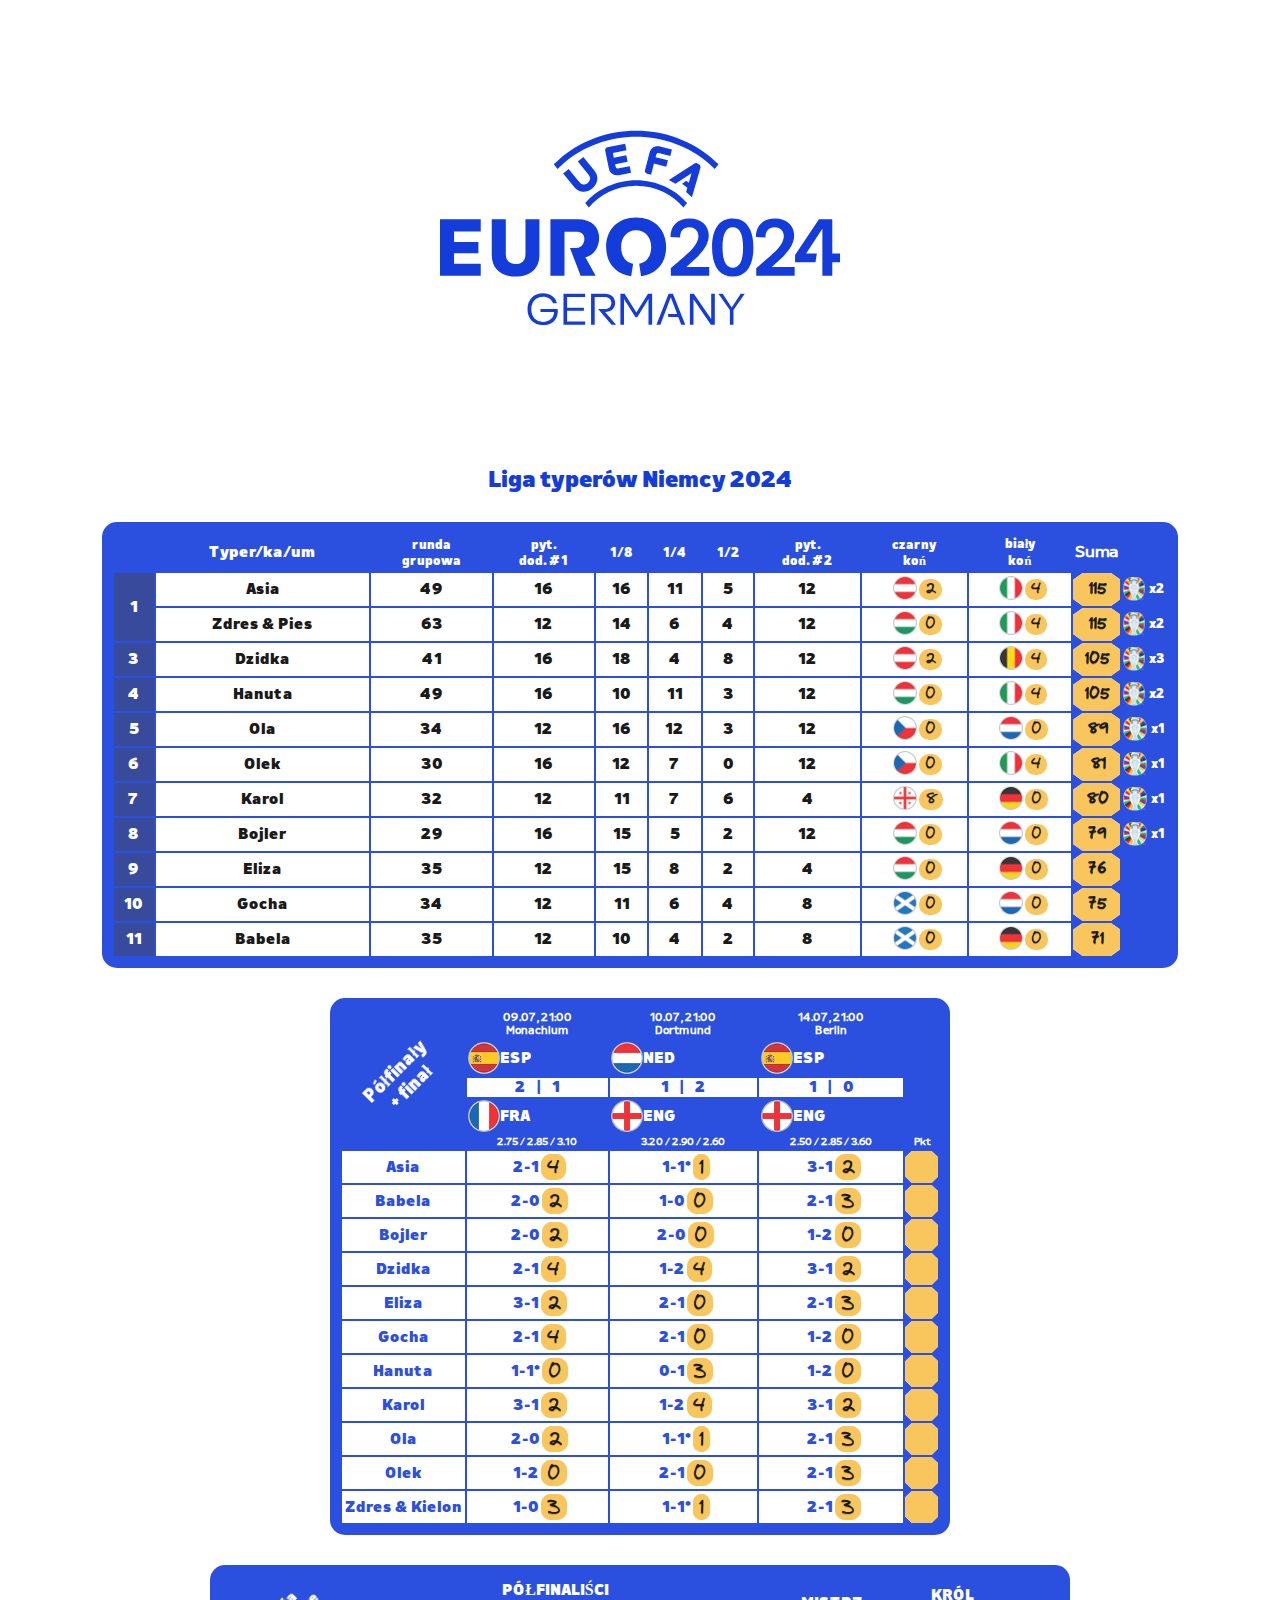
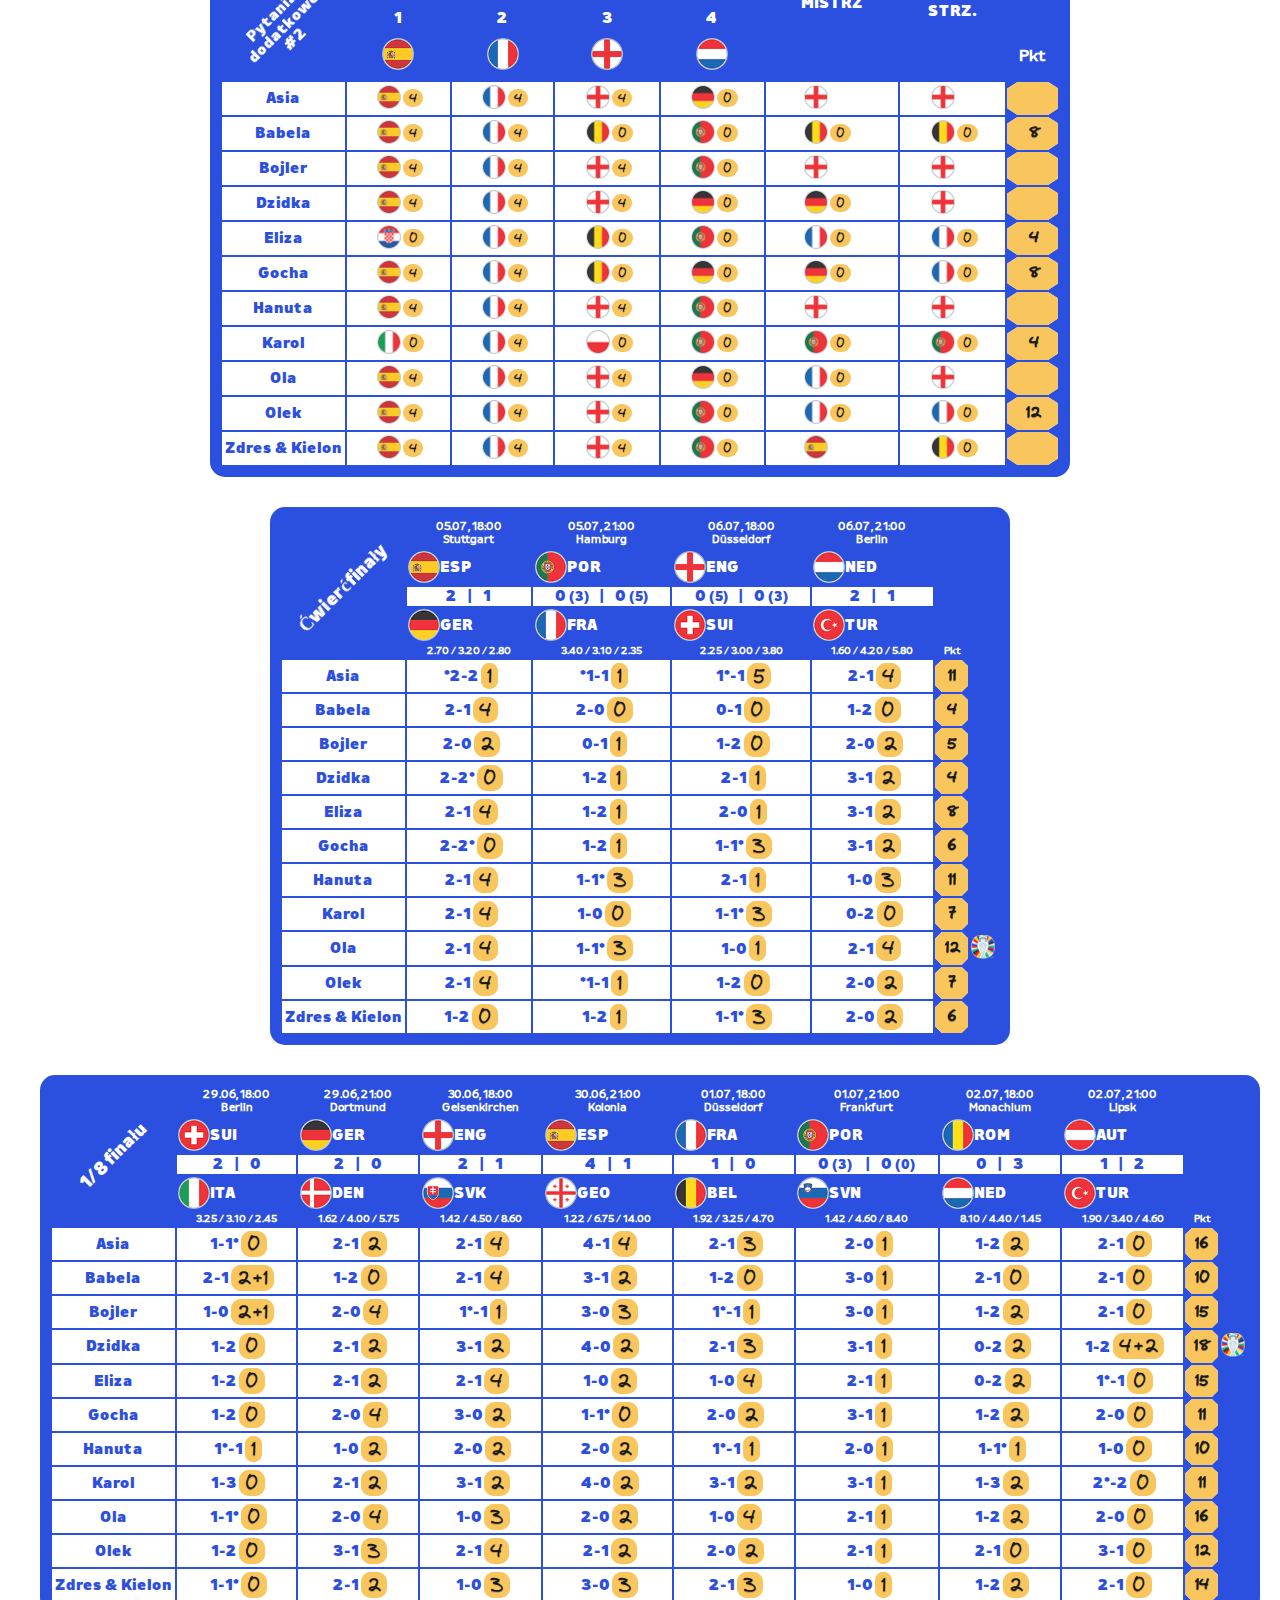
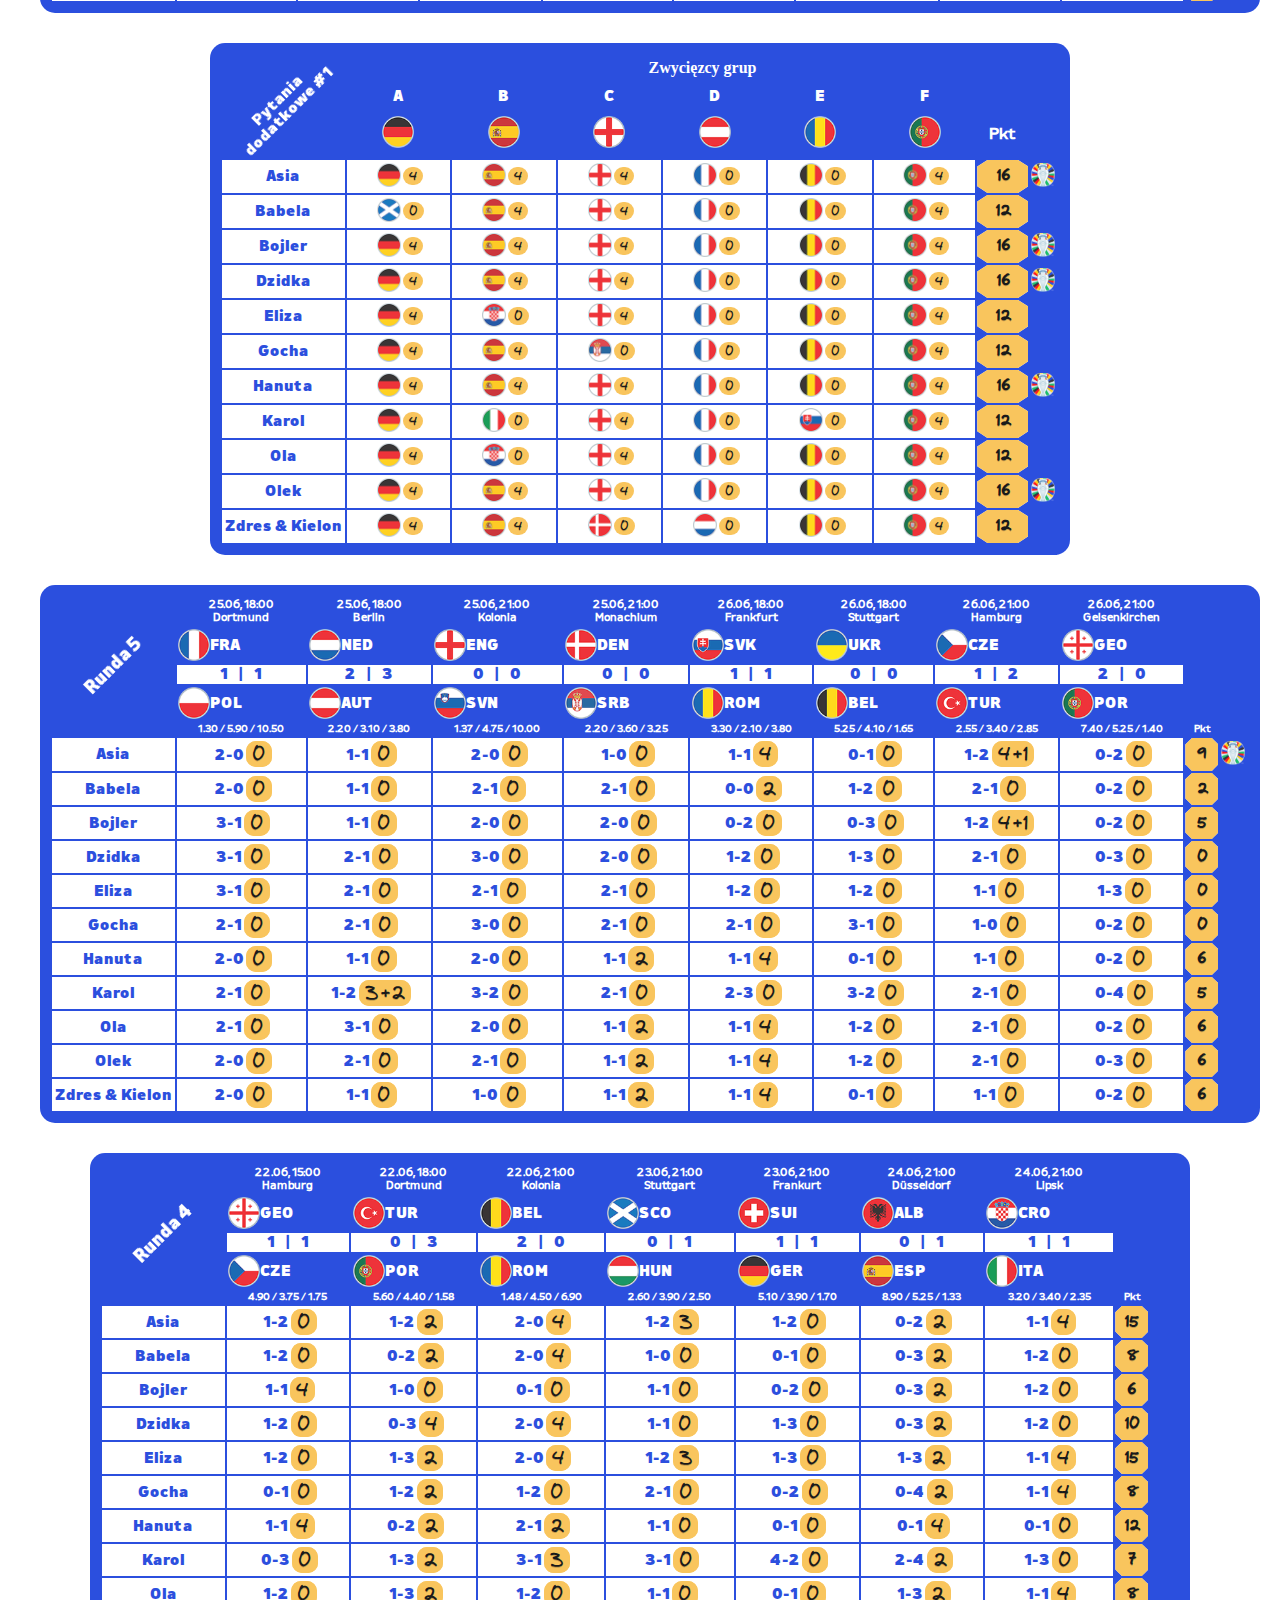
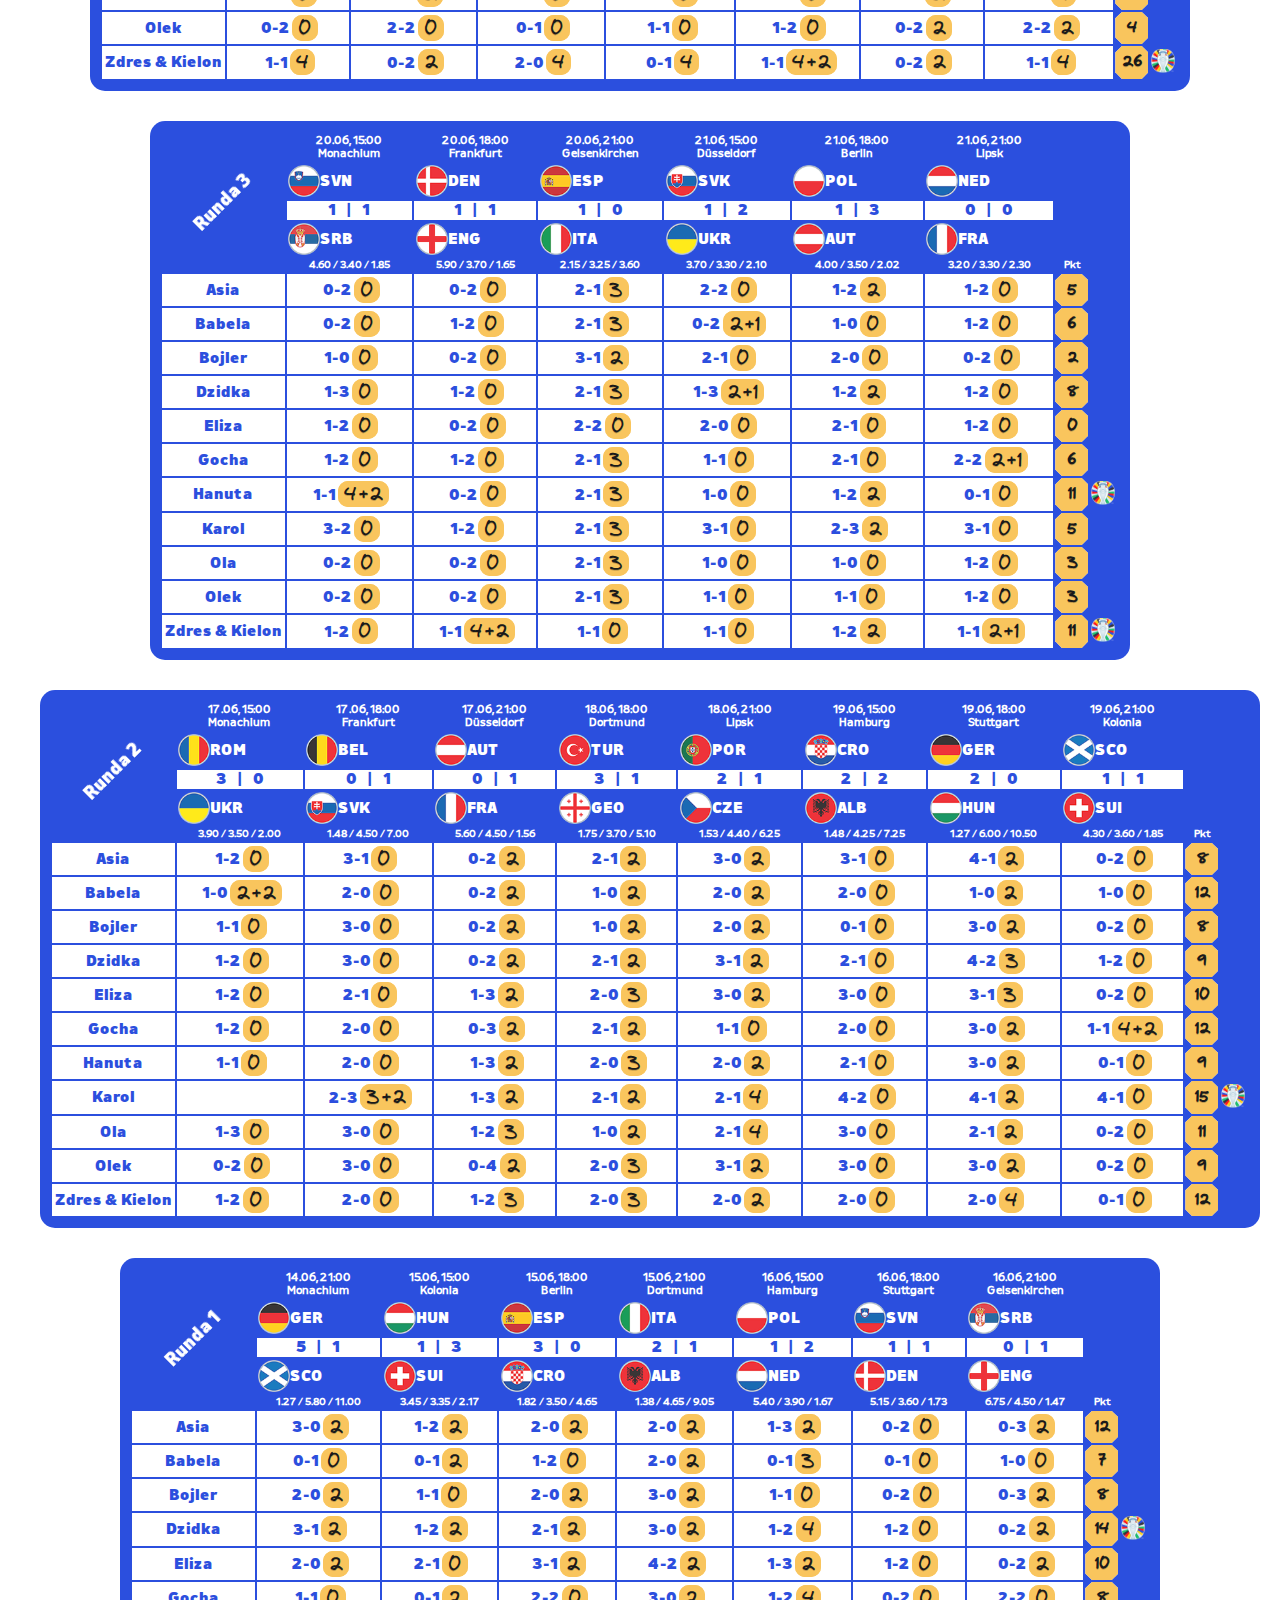
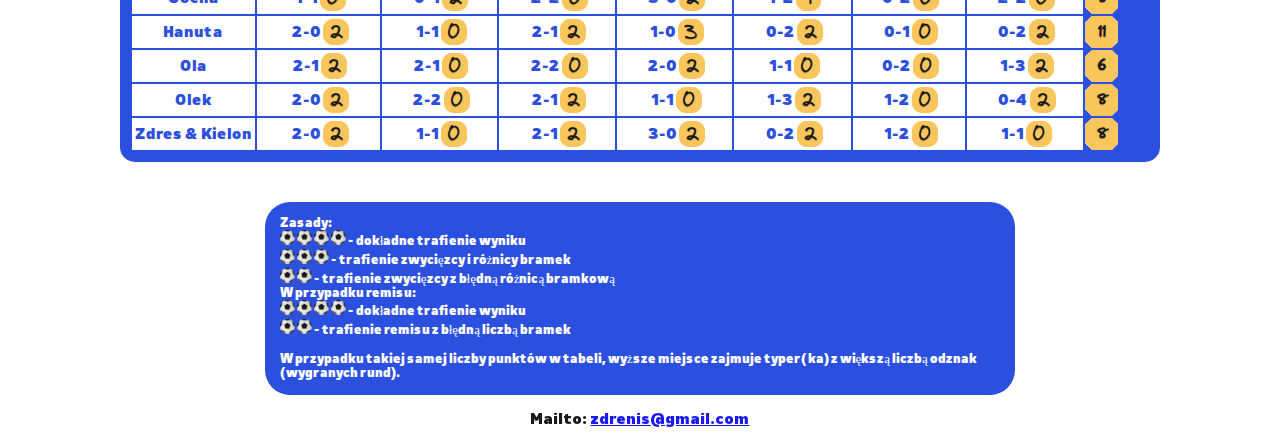
==== index.html @ 0362a8f7 "Update" ====
<!DOCTYPE html>
<meta charset="utf-8">
<meta http-equiv="Cache-Control" content="no-cache, no-store, must-revalidate">
<meta http-equiv="Pragma" content="no-cache">
<meta http-equiv="Expires" content="0">
<html>

<head>
    <title>Liga Typerów</title>
    <link href="css/germany2024.css?v=1.0.0" rel="stylesheet">
</head>

<body>
    <div style="text-align: center;"><img style="vertical-align: middle;" width="400" height="440" src="img/euro2024/UEFA_Euro_2024_logo.svg"></div>
    <h2 style="text-align: center; color: #143cdb;">Liga typerów Niemcy 2024</h2>
    <div class='main'>

        <div id="totals" class="standings">
            <table>
                <tr>
                    <th></th>
                    <th><span>Typer/ka/um</span></th>
                    <th><span style="font-size: small;">runda<br>grupowa</span></th>
                    <th><span style="font-size: small;">pyt.<br>dod. #1</th>
                    <th><span style="font-size: small;">1/8</span></th>
                    <th><span style="font-size: small;">1/4</span></th>
                    <th><span style="font-size: small;">1/2</span></th>
                    <th><span style="font-size: small;">pyt.<br>dod. #2</th>
                    <th><span style="font-size: small;">czarny<br>koń</span></th>
                    <th><span style="font-size: small;">biały<br>koń</span></th>
                    <th>Suma</th>
                </tr>
                <tr class="tipster_row">
                    <td rowspan="2">1</td>
                    <td>Asia</td>
                    <td>49</td>
                    <td>16</td>
                    <td>16</td>
                    <td>11</td>
                    <td>5</td>
                    <td>12</td>
                    <td>
                        <div id="extraTip" class="box"><span><img src="flags/euro2024/AUT.png" /></span><span>2</span>
                        </div>
                    </td>
                    <td>
                        <div id="extraTip" class="box"><span><img src="flags/euro2024/ITA.png" /></span><span>4</span>
                        </div>
                    </td>
                    <td class="points"><span>115</span></td>
                    <td style="background-color: #143cdb; color: white">
                        <div class="box"><img id="badge" src="img/euro2024_cup.png"><span style="font-size: small;">x2</span></div>
                    </td>
                </tr>
                <tr class="tipster_row">
                    <td style="background-color: white; color:black;">Zdres & Pies</td>
                    <td>63</td>
                    <td>12</td>
                    <td>14</td>
                    <td>6</td>
                    <td>4</td>
                    <td>12</td>
                    <td>
                        <div id="extraTip" class="box"><span><img src="flags/euro2024/HUN.png" /></span><span>0</span>
                        </div>
                    </td>
                    <td>
                        <div id="extraTip" class="box"><span><img src="flags/euro2024/ITA.png" /></span><span>4</span>
                        </div>
                    </td>
                    <td class="points"><span>115</span></td>
                    <td style="background-color: #143cdb; color: white">
                        <div class="box"><img id="badge" src="img/euro2024_cup.png"><span style="font-size: small;">x2</span></div>
                    </td>
                </tr>
                <tr class="tipster_row">
                    <td>3</td>
                    <td>Dzidka</td>
                    <td>41</td>
                    <td>16</td>
                    <td>18</td>
                    <td>4</td>
                    <td>8</td>
                    <td>12</td>
                    <td>
                        <div id="extraTip" class="box"><span><img src="flags/euro2024/AUT.png" /></span><span>2</span>
                        </div>
                    </td>
                    <td>
                        <div id="extraTip" class="box"><span><img src="flags/euro2024/BEL.png" /></span><span>4</span>
                        </div>
                    </td>
                    <td class="points"><span>105</span></td>
                    <td style="background-color: #143cdb; color: white">
                        <div class="box"><img id="badge" src="img/euro2024_cup.png"><span style="font-size: small;">x3</span></div>
                    </td>
                </tr>
                <tr class="tipster_row">
                    <td>4</td>
                    <td style="background-color: white; color:black;">Hanuta</td>
                    <td>49</td>
                    <td>16</td>
                    <td>10</td>
                    <td>11</td>
                    <td>3</td>
                    <td>12</td>
                    <td>
                        <div id="extraTip" class="box"><span><img src="flags/euro2024/HUN.png" /></span><span>0</span>
                        </div>
                    </td>
                    <td>
                        <div id="extraTip" class="box"><span><img src="flags/euro2024/ITA.png" /></span><span>4</span>
                        </div>
                    </td>
                    <td class="points"><span>105</span></td>
                    <td style="background-color: #143cdb; color: white">
                        <div class="box"><img id="badge" src="img/euro2024_cup.png"><span style="font-size: small;">x2</span></div>
                    </td>
                </tr>

                <tr class="tipster_row">
                    <td>5</td>
                    <td style="background-color: white; color:black;">Ola</td>
                    <td>34</td>
                    <td>12</td>
                    <td>16</td>
                    <td>12</td>
                    <td>3</td>
                    <td>12</td>
                    <td>
                        <div id="extraTip" class="box"><span><img src="flags/euro2024/CZE.png" /></span><span>0</span>
                        </div>
                    </td>
                    <td>
                        <div id="extraTip" class="box"><span><img src="flags/euro2024/NED.png" /></span><span>0</span>
                        </div>
                    </td>
                    <td class="points"><span>89</span></td>
                    <td style="background-color: #143cdb; color: white">
                        <div class="box"><img id="badge" src="img/euro2024_cup.png"><span style="font-size: small;">x1</span></div>
                    </td>
                </tr>
                <tr class="tipster_row">
                    <td>6</td>
                    <td style="background-color: white; color:black;">Olek</td>
                    <td>30</td>
                    <td>16</td>
                    <td>12</td>
                    <td>7</td>
                    <td>0</td>
                    <td>12</td>
                    <td>
                        <div id="extraTip" class="box"><span><img src="flags/euro2024/CZE.png" /></span><span>0</span>
                        </div>
                    </td>
                    <td>
                        <div id="extraTip" class="box"><span><img src="flags/euro2024/ITA.png" /></span><span>4</span>
                        </div>
                    </td>
                    <td class="points"><span>81</span></td>
                    <td style="background-color: #143cdb; color: white">
                        <div class="box"><img id="badge" src="img/euro2024_cup.png"><span style="font-size: small;">x1</span></div>
                    </td>
                </tr>
                <tr class="tipster_row">
                    <td>7</td>
                    <td style="background-color: white; color:black;">Karol</td>
                    <td>32</td>
                    <td>12</td>
                    <td>11</td>
                    <td>7</td>
                    <td>6</td>
                    <td>4</td>
                    <td>
                        <div id="extraTip" class="box"><span><img src="flags/euro2024/GEO.png" /></span><span>8</span>
                        </div>
                    </td>
                    <td>
                        <div id="extraTip" class="box"><span><img src="flags/euro2024/GER.png" /></span><span>0</span>
                        </div>
                    </td>
                    <td class="points"><span>80</span></td>
                    <td style="background-color: #143cdb; color: white">
                        <div class="box"><img id="badge" src="img/euro2024_cup.png"><span style="font-size: small;">x1</span></div>
                    </td>
                </tr>
                <tr class="tipster_row">
                    <td>8</td>
                    <td>Bojler</td>
                    <td>29</td>
                    <td>16</td>
                    <td>15</td>
                    <td>5</td>
                    <td>2</td>
                    <td>12</td>
                    <td>
                        <div id="extraTip" class="box"><span><img src="flags/euro2024/HUN.png" /></span><span>0</span>
                        </div>
                    </td>
                    <td>
                        <div id="extraTip" class="box"><span><img src="flags/euro2024/NED.png" /></span><span>0</span>
                        </div>
                    </td>
                    <td class="points"><span>79</span></td>
                    <td style="background-color: #143cdb; color: white">
                        <div class="box"><img id="badge" src="img/euro2024_cup.png"><span style="font-size: small;">x1</span></div>
                    </td>
                </tr>


                <tr class="tipster_row">
                    <td>9</td>
                    <td style="background-color: white; color:black;">Eliza</td>
                    <td>35</td>
                    <td>12</td>
                    <td>15</td>
                    <td>8</td>
                    <td>2</td>
                    <td>4</td>
                    <td>
                        <div id="extraTip" class="box"><span><img src="flags/euro2024/HUN.png" /></span><span>0</span>
                        </div>
                    </td>
                    <td>
                        <div id="extraTip" class="box"><span><img src="flags/euro2024/GER.png" /></span><span>0</span>
                        </div>
                    </td>
                    <td class="points"><span>76</span></td>
                </tr>
                <tr class="tipster_row">
                    <td>10</td>
                    <td style="background-color: white; color:black;">Gocha</td>
                    <td>34</td>
                    <td>12</td>
                    <td>11</td>
                    <td>6</td>
                    <td>4</td>
                    <td>8</td>
                    <td>
                        <div id="extraTip" class="box"><span><img src="flags/euro2024/SCO.png" /></span><span>0</span>
                        </div>
                    </td>
                    <td>
                        <div id="extraTip" class="box"><span><img src="flags/euro2024/NED.png" /></span><span>0</span>
                        </div>
                    </td>
                    <td class="points"><span>75</span></td>
                </tr>
                <tr class="tipster_row">
                    <td>11</td>
                    <td style="background-color: white; color:black;">Babela</td>
                    <td>35</td>
                    <td>12</td>
                    <td>10</td>
                    <td>4</td>
                    <td>2</td>
                    <td>8</td>
                    <td>
                        <div id="extraTip" class="box"><span><img src="flags/euro2024/SCO.png" /></span><span>0</span>
                        </div>
                    </td>
                    <td>
                        <div id="extraTip" class="box"><span><img src="flags/euro2024/GER.png" /></span><span>0</span>
                        </div>
                    </td>
                    <td class="points"><span>71</span></td>
                </tr>

            </table>
        </div>

        <div id="standingsFinals" class="standings">
            <table>
                <thead>
                    <tr style="font-size: small;">
                        <th rowspan="5" width="120" height="100">
                            <div class="vertical-text">
                                <h3>Półfinały<br>+ finał</h3>
                            </div>
                        </th>
                        <th><small>09.07, 21:00<br>Monachium</small></th>
                        <th><small>10.07, 21:00<br>Dortmund</small></th>
                        <th><small>14.07, 21:00<br>Berlin</small></th>
                    </tr>
                    <tr>
                        <th>
                            <div class="box"><img src="flags/euro2024/ESP.png" /><span>ESP</span></div>
                        </th>
                        <th>
                            <div class="box"><img src="flags/euro2024/NED.png" /><span>NED</span></div>
                        </th>
                        <th>
                            <div class="box"><img src="flags/euro2024/ESP.png" /><span>ESP</span></div>
                        </th>
                    </tr>
                    <tr style="background-color: white;">
                        <th><span>2</span><span style="margin-left: 10px; margin-right: 10px;">|</span><span>1</span></th>
                        <th><span>1</span><span style="margin-left: 10px; margin-right: 10px;">|</span><span>2</span></th>
                        <th><span class="blink_me">1</span><span style="margin-left: 10px; margin-right: 10px;">|</span><span class="blink_me">0</span></th>
                    </tr>
                    <tr>
                        <th>
                            <div class="box"><img src="flags/euro2024/FRA.png" /><span>FRA</span></div>
                        </th>
                        <th>
                            <div class="box"><img src="flags/euro2024/ENG.png" /><span>ENG</span></div>
                        </th>
                        <th>
                            <div class="box"><img src="flags/euro2024/ENG.png" /><span>ENG</span></div>
                        </th>
                    </tr>
                    <tr class="bookie" style="font-family: UEFAEuro; font-size: x-small;">
                        <th> 2.75 / 2.85 / 3.10 </th>
                        <th> 3.20 / 2.90 / 2.60 </th>
                        <th> 2.50 / 2.85 / 3.60 </th>
                        <th rowspan="5" style="width: 3em">Pkt</th>
                    </tr>
                </thead>
                <tbody>
                    <tr class="tipster_row">
                        <td>Asia</td>
                        <td><span>2-1</span><span>4</span></td>
                        <td><span>1-1*</span><span>1</span></td>
                        <td><span>3-1</span><span>2</span></td>
                        <td class="points"><span></span></td>
                    </tr>
                    <tr class="tipster_row">
                        <td>Babela</td>
                        <td><span>2-0</span><span>2</span></td>
                        <td><span>1-0</span><span>0</span></td>
                        <td><span>2-1</span><span>3</span></td>
                        <td class="points"><span></span></td>
                    </tr>
                    <tr class="tipster_row">
                        <td>Bojler</td>
                        <td><span>2-0</span><span>2</span></td>
                        <td><span>2-0</span><span>0</span></td>
                        <td><span>1-2</span><span>0</span></td>
                        <td class="points"><span></span></td>
                    </tr>
                    <tr class="tipster_row">
                        <td>Dzidka</td>
                        <td><span>2-1</span><span>4</span></td>
                        <td><span>1-2</span><span>4</span></td>
                        <td><span>3-1</span><span>2</span></td>
                        <td class="points"><span></span></td>
                    </tr>
                    <tr class="tipster_row">
                        <td>Eliza</td>
                        <td><span>3-1</span><span>2</span></td>
                        <td><span>2-1</span><span>0</span></td>
                        <td><span>2-1</span><span>3</span></td>
                        <td class="points"><span></span></td>
                    </tr>
                    <tr class="tipster_row">
                        <td>Gocha</td>
                        <td><span>2-1</span><span>4</span></td>
                        <td><span>2-1</span><span>0</span></td>
                        <td><span>1-2</span><span>0</span></td>
                        <td class="points"><span></span></td>
                    </tr>
                    <tr class="tipster_row">
                        <td>Hanuta</td>
                        <td><span>1-1*</span><span>0</span></td>
                        <td><span>0-1</span><span>3</span></td>
                        <td><span>1-2</span><span>0</span></td>
                        <td class="points"><span></span></td>
                    </tr>
                    <tr class="tipster_row">
                        <td>Karol</td>
                        <td><span>3-1</span><span>2</span></td>
                        <td><span>1-2</span><span>4</span></td>
                        <td><span>3-1</span><span>2</span></td>
                        <td class="points"><span></span></td>
                    </tr>
                    <tr class="tipster_row">
                        <td>Ola</td>
                        <td><span>2-0</span><span>2</span></td>
                        <td><span>1-1*</span><span>1</span></td>
                        <td><span>2-1</span><span>3</span></td>
                        <td class="points"><span></span></td>
                    </tr>
                    <tr class="tipster_row">
                        <td>Olek</td>
                        <td><span>1-2</span><span>0</span></td>
                        <td><span>2-1</span><span>0</span></td>
                        <td><span>2-1</span><span>3</span></td>
                        <td class="points"><span></span></td>
                    </tr>
                    <tr class="tipster_row">
                        <td>Zdres & Kielon</td>
                        <td><span>1-0</span><span>3</span></td>
                        <td><span>1-1*</span><span>1</span></td>
                        <td><span>2-1</span><span>3</span></td>
                        <td class="points"><span></span></td>
                    </tr>
                </tbody>
            </table>
        </div>

        <div id='standingsExtra2' class="standings">
            <table>
                <thead>
                    <tr>
                        <th rowspan="3" width="120" height="100">
                            <div class="vertical-text"><span>Pytania dodatkowe #2</span></div>
                        </th>
                        <th colspan="4" style="font-family: UEFAEuro-HeavyNarrow;">PÓŁFINALIŚCI</th>
                        <th rowspan="2" style="font-family: UEFAEuro-HeavyNarrow;">
                            MISTRZ</th>
                        <th rowspan="2" style="font-family: UEFAEuro-HeavyNarrow;">
                            KRÓL<br />STRZ.</th>
                    </tr>
                    <tr>
                        <th><span>1</span></th>
                        <th><span>2</span></th>
                        <th><span>3</span></th>
                        <th><span>4</span></th>
                    </tr>
                    <tr>
                        <th><img src="flags/euro2024/ESP.png" /></th>
                        <th><img src="flags/euro2024/FRA.png" /></th>
                        <th><img src="flags/euro2024/ENG.png" /></th>
                        <th><img src="flags/euro2024/NED.png" /></th>
                        <th></th>
                        <th></th>
                        <th rowspan="2" style="width: 3em">Pkt</th>
                    </tr>
                </thead>
                <tr class="tipster_row">
                    <td>Asia</td>
                    <td>
                        <div id="extraTip" class="box"><span><img src="flags/euro2024/ESP.png" /></span><span>4</span></div>
                    </td>
                    <td>
                        <div id="extraTip" class="box"><span><img src="flags/euro2024/FRA.png" /></span><span>4</span></div>
                    </td>
                    <td>
                        <div id="extraTip" class="box"><span><img src="flags/euro2024/ENG.png" /></span><span>4</span></div>
                    </td>
                    <td>
                        <div id="extraTip" class="box"><span><img src="flags/euro2024/GER.png" /></span><span>0</span></div>
                    </td>
                    <td>
                        <div id="extraTip" class="box"><span><img src="flags/euro2024/ENG.png" /></span></div>
                    </td>
                    <td>
                        <div id="extraTip" class="box"><span><img src="flags/euro2024/ENG.png" /></span></div>
                    </td>
                    <td class="points"><span></span></td>
                </tr>
                <tr class="tipster_row">
                    <td>Babela</td>
                    <td>
                        <div id="extraTip" class="box"><span><img src="flags/euro2024/ESP.png" /></span><span>4</span></div>
                    </td>
                    <td>
                        <div id="extraTip" class="box"><span><img src="flags/euro2024/FRA.png" /></span><span>4</span></div>
                    </td>
                    <td>
                        <div id="extraTip" class="box"><span><img src="flags/euro2024/BEL.png" /></span><span>0</span></div>
                    </td>
                    <td>
                        <div id="extraTip" class="box"><span><img src="flags/euro2024/POR.png" /></span><span>0</span></div>
                    </td>
                    <td>
                        <div id="extraTip" class="box"><span><img src="flags/euro2024/BEL.png" /></span><span>0</span></div>
                    </td>
                    <td>
                        <div id="extraTip" class="box"><span><img src="flags/euro2024/BEL.png" /></span><span>0</span></div>
                    </td>
                    <td class="points"><span>8</span></td>
                </tr>
                <tr class="tipster_row">
                    <td>Bojler</td>
                    <td>
                        <div id="extraTip" class="box"><span><img src="flags/euro2024/ESP.png" /></span><span>4</span></div>
                    </td>
                    <td>
                        <div id="extraTip" class="box"><span><img src="flags/euro2024/FRA.png" /></span><span>4</span></div>
                    </td>
                    <td>
                        <div id="extraTip" class="box"><span><img src="flags/euro2024/ENG.png" /></span><span>4</span></div>
                    </td>
                    <td>
                        <div id="extraTip" class="box"><span><img src="flags/euro2024/POR.png" /></span><span>0</span></div>
                    </td>
                    <td>
                        <div id="extraTip" class="box"><span><img src="flags/euro2024/ENG.png" /></span></div>
                    </td>
                    <td>
                        <div id="extraTip" class="box"><span><img src="flags/euro2024/ENG.png" /></span></div>
                    </td>
                    <td class="points"><span></span></td>
                </tr>
                <tr class="tipster_row">
                    <td>Dzidka</td>
                    <td>
                        <div id="extraTip" class="box"><span><img src="flags/euro2024/ESP.png" /></span><span>4</span></div>
                    </td>
                    <td>
                        <div id="extraTip" class="box"><span><img src="flags/euro2024/FRA.png" /></span><span>4</span></div>
                    </td>
                    <td>
                        <div id="extraTip" class="box"><span><img src="flags/euro2024/ENG.png" /></span><span>4</span></div>
                    </td>
                    <td>
                        <div id="extraTip" class="box"><span><img src="flags/euro2024/GER.png" /></span><span>0</span></div>
                    </td>
                    <td>
                        <div id="extraTip" class="box"><span><img src="flags/euro2024/GER.png" /></span><span>0</span></div>
                    </td>
                    <td>
                        <div id="extraTip" class="box"><span><img src="flags/euro2024/ENG.png" /></span></div>
                    </td>
                    <td class="points"><span></span></td>
                </tr>
                <tr class="tipster_row">
                    <td>Eliza</td>
                    <td>
                        <div id="extraTip" class="box"><span><img src="flags/euro2024/CRO.png" /></span><span>0</span></div>
                    </td>
                    <td>
                        <div id="extraTip" class="box"><span><img src="flags/euro2024/FRA.png" /></span><span>4</span></div>
                    </td>
                    <td>
                        <div id="extraTip" class="box"><span><img src="flags/euro2024/BEL.png" /></span><span>0</span></div>
                    </td>
                    <td>
                        <div id="extraTip" class="box"><span><img src="flags/euro2024/POR.png" /></span><span>0</span></div>
                    </td>
                    <td>
                        <div id="extraTip" class="box"><span><img src="flags/euro2024/FRA.png" /></span><span>0</span></div>
                    </td>
                    <td>
                        <div id="extraTip" class="box"><span><img src="flags/euro2024/FRA.png" /></span><span>0</span></div>
                    </td>
                    <td class="points"><span>4</span></td>
                </tr>
                <tr class="tipster_row">
                    <td>Gocha</td>
                    <td>
                        <div id="extraTip" class="box"><span><img src="flags/euro2024/ESP.png" /></span><span>4</span></div>
                    </td>
                    <td>
                        <div id="extraTip" class="box"><span><img src="flags/euro2024/FRA.png" /></span><span>4</span></div>
                    </td>
                    <td>
                        <div id="extraTip" class="box"><span><img src="flags/euro2024/BEL.png" /></span><span>0</span></div>
                    </td>
                    <td>
                        <div id="extraTip" class="box"><span><img src="flags/euro2024/GER.png" /></span><span>0</span></div>
                    </td>
                    <td>
                        <div id="extraTip" class="box"><span><img src="flags/euro2024/GER.png" /></span><span>0</span></div>
                    </td>
                    <td>
                        <div id="extraTip" class="box"><span><img src="flags/euro2024/FRA.png" /></span><span>0</span></div>
                    </td>
                    <td class="points"><span>8</span></td>
                </tr>
                <tr class="tipster_row">
                    <td>Hanuta</td>
                    <td>
                        <div id="extraTip" class="box"><span><img src="flags/euro2024/ESP.png" /></span><span>4</span></div>
                    </td>
                    <td>
                        <div id="extraTip" class="box"><span><img src="flags/euro2024/FRA.png" /></span><span>4</span></div>
                    </td>
                    <td>
                        <div id="extraTip" class="box"><span><img src="flags/euro2024/ENG.png" /></span><span>4</span></div>
                    </td>
                    <td>
                        <div id="extraTip" class="box"><span><img src="flags/euro2024/POR.png" /></span><span>0</span></div>
                    </td>
                    <td>
                        <div id="extraTip" class="box"><span><img src="flags/euro2024/ENG.png" /></span></div>
                    </td>
                    <td>
                        <div id="extraTip" class="box"><span><img src="flags/euro2024/ENG.png" /></span></div>
                    </td>
                    <td class="points"><span></span></td>
                </tr>
                <tr class="tipster_row">
                    <td>Karol</td>
                    <td>
                        <div id="extraTip" class="box"><span><img src="flags/euro2024/ITA.png" /></span><span>0</span></div>
                    </td>
                    <td>
                        <div id="extraTip" class="box"><span><img src="flags/euro2024/FRA.png" /></span><span>4</span></div>
                    </td>
                    <td>
                        <div id="extraTip" class="box"><span><img src="flags/euro2024/POL.png" /></span><span>0</span></div>
                    </td>
                    <td>
                        <div id="extraTip" class="box"><span><img src="flags/euro2024/POR.png" /></span><span>0</span></div>
                    </td>
                    <td>
                        <div id="extraTip" class="box"><span><img src="flags/euro2024/POR.png" /></span><span>0</span></div>
                    </td>
                    <td>
                        <div id="extraTip" class="box"><span><img src="flags/euro2024/POR.png" /></span><span>0</span></div>
                    </td>
                    <td class="points"><span>4</span></td>
                </tr>
                <tr class="tipster_row">
                    <td>Ola</td>
                    <td>
                        <div id="extraTip" class="box"><span><img src="flags/euro2024/ESP.png" /></span><span>4</span></div>
                    </td>
                    <td>
                        <div id="extraTip" class="box"><span><img src="flags/euro2024/FRA.png" /></span><span>4</span></div>
                    </td>
                    <td>
                        <div id="extraTip" class="box"><span><img src="flags/euro2024/ENG.png" /></span><span>4</span></div>
                    </td>
                    <td>
                        <div id="extraTip" class="box"><span><img src="flags/euro2024/GER.png" /></span><span>0</span></div>
                    </td>
                    <td>
                        <div id="extraTip" class="box"><span><img src="flags/euro2024/FRA.png" /></span><span>0</span></div>
                    </td>
                    <td>
                        <div id="extraTip" class="box"><span><img src="flags/euro2024/ENG.png" /></span></div>
                    </td>
                    <td class="points"><span></span></td>
                </tr>
                <tr class="tipster_row">
                    <td>Olek</td>
                    <td>
                        <div id="extraTip" class="box"><span><img src="flags/euro2024/ESP.png" /></span><span>4</span></div>
                    </td>
                    <td>
                        <div id="extraTip" class="box"><span><img src="flags/euro2024/FRA.png" /></span><span>4</span></div>
                    </td>
                    <td>
                        <div id="extraTip" class="box"><span><img src="flags/euro2024/ENG.png" /></span><span>4</span></div>
                    </td>
                    <td>
                        <div id="extraTip" class="box"><span><img src="flags/euro2024/POR.png" /></span><span>0</span></div>
                    </td>
                    <td>
                        <div id="extraTip" class="box"><span><img src="flags/euro2024/FRA.png" /></span><span>0</span></div>
                    </td>
                    <td>
                        <div id="extraTip" class="box"><span><img src="flags/euro2024/FRA.png" /></span><span>0</span></div>
                    </td>
                    <td class="points"><span>12</span></td>
                </tr>
                <tr class="tipster_row">
                    <td>Zdres & Kielon</td>
                    <td>
                        <div id="extraTip" class="box"><span><img src="flags/euro2024/ESP.png" /></span><span>4</span></div>
                    </td>
                    <td>
                        <div id="extraTip" class="box"><span><img src="flags/euro2024/FRA.png" /></span><span>4</span></div>
                    </td>
                    <td>
                        <div id="extraTip" class="box"><span><img src="flags/euro2024/ENG.png" /></span><span>4</span></div>
                    </td>
                    <td>
                        <div id="extraTip" class="box"><span><img src="flags/euro2024/POR.png" /></span><span>0</span></div>
                    </td>
                    <td>
                        <div id="extraTip" class="box"><span><img src="flags/euro2024/ESP.png" /></span></div>
                    </td>
                    <td>
                        <div id="extraTip" class="box"><span><img src="flags/euro2024/BEL.png" /></span><span>0</span></div>
                    </td>
                    <td class="points"><span></span></td>
                </tr>
            </table>
        </div>

        <div id="standingsQuarterfinals" class="standings">
            <table>
                <thead>
                    <tr style="font-size: small;">
                        <th rowspan="5" width="120" height="100">
                            <div class="vertical-text">
                                <h3>Ćwierćfinały</h3>
                            </div>
                        </th>
                        <th><small>05.07, 18:00<br>Stuttgart</small></th>
                        <th><small>05.07, 21:00<br>Hamburg</small></th>
                        <th><small>06.07, 18:00<br>Düsseldorf</small></th>
                        <th><small>06.07, 21:00<br>Berlin</small></th>
                    </tr>
                    <tr>
                        <th>
                            <div class="box"><img src="flags/euro2024/ESP.png" /><span>ESP</span></div>
                        </th>
                        <th>
                            <div class="box"><img src="flags/euro2024/POR.png" /><span>POR</span></div>
                        </th>
                        <th>
                            <div class="box"><img src="flags/euro2024/ENG.png" /><span>ENG</span></div>
                        </th>
                        <th>
                            <div class="box"><img src="flags/euro2024/NED.png" /><span>NED</span></div>
                        </th>
                    </tr>
                    <tr style="background-color: white;">
                        <th><span>2</span><span style="margin-left: 10px; margin-right: 10px;">|</span><span>1</span></th>
                        <th><span>0 </span><span style="font-size: small;">(3)</span><span style="margin-left: 10px; margin-right: 10px;">|</span><span>0 </span><span style="font-size: small;">(5)</span></th>
                        <th><span>0 </span><span style="font-size: small;">(5)</span><span style="margin-left: 10px; margin-right: 10px;">|</span><span>0 </span><span style="font-size: small;">(3)</span></th>
                        <th><span>2</span><span style="margin-left: 10px; margin-right: 10px;">|</span><span>1</span></th>
                    </tr>
                    <tr>
                        <th>
                            <div class="box"><img src="flags/euro2024/GER.png" /><span>GER</span></div>
                        </th>
                        <th>
                            <div class="box"><img src="flags/euro2024/FRA.png" /><span>FRA</span></div>
                        </th>
                        <th>
                            <div class="box"><img src="flags/euro2024/SUI.png" /><span>SUI</span></div>
                        </th>
                        <th>
                            <div class="box"><img src="flags/euro2024/TUR.png" /><span>TUR</span></div>
                        </th>
                    </tr>
                    <tr class="bookie" style="font-family: UEFAEuro; font-size: x-small;">
                        <th> 2.70 / 3.20 / 2.80 </th>
                        <th> 3.40 / 3.10 / 2.35 </th>
                        <th> 2.25 / 3.00 / 3.80 </th>
                        <th> 1.60 / 4.20 / 5.80 </th>
                        <th rowspan="5" style="width: 3em">Pkt</th>
                    </tr>
                </thead>
                <tbody>
                    <tr class="tipster_row">
                        <td>Asia</td>
                        <td><span>*2-2</span><span>1</span></td>
                        <td><span>*1-1</span><span>1</span></td>
                        <td><span>1*-1</span><span>5</span></td>
                        <td><span>2-1</span><span>4</span></td>
                        <td class="points"><span>11</span></td>
                    </tr>
                    <tr class="tipster_row">
                        <td>Babela</td>
                        <td><span>2-1</span><span>4</span></td>
                        <td><span>2-0</span><span>0</span></td>
                        <td><span>0-1</span><span>0</span></td>
                        <td><span>1-2</span><span>0</span></td>
                        <td class="points"><span>4</span></td>
                    </tr>
                    <tr class="tipster_row">
                        <td>Bojler</td>
                        <td><span>2-0</span><span>2</span></td>
                        <td><span>0-1</span><span>1</span></td>
                        <td><span>1-2</span><span>0</span></td>
                        <td><span>2-0</span><span>2</span></td>
                        <td class="points"><span>5</span></td>
                    </tr>
                    <tr class="tipster_row">
                        <td>Dzidka</td>
                        <td><span>2-2*</span><span>0</span></td>
                        <td><span>1-2</span><span>1</span></td>
                        <td><span>2-1</span><span>1</span></td>
                        <td><span>3-1</span><span>2</span></td>
                        <td class="points"><span>4</span></td>
                    </tr>
                    <tr class="tipster_row">
                        <td>Eliza</td>
                        <td><span>2-1</span><span>4</span></td>
                        <td><span>1-2</span><span>1</span></td>
                        <td><span>2-0</span><span>1</span></td>
                        <td><span>3-1</span><span>2</span></td>
                        <td class="points"><span>8</span></td>
                    </tr>
                    <tr class="tipster_row">
                        <td>Gocha</td>
                        <td><span>2-2*</span><span>0</span></td>
                        <td><span>1-2</span><span>1</span></td>
                        <td><span>1-1*</span><span>3</span></td>
                        <td><span>3-1</span><span>2</span></td>
                        <td class="points"><span>6</span></td>
                    </tr>
                    <tr class="tipster_row">
                        <td>Hanuta</td>
                        <td><span>2-1</span><span>4</span></td>
                        <td><span>1-1*</span><span>3</span></td>
                        <td><span>2-1</span><span>1</span></td>
                        <td><span>1-0</span><span>3</span></td>
                        <td class="points"><span>11</span></td>
                    </tr>
                    <tr class="tipster_row">
                        <td>Karol</td>
                        <td><span>2-1</span><span>4</span></td>
                        <td><span>1-0</span><span>0</span></td>
                        <td><span>1-1*</span><span>3</span></td>
                        <td><span>0-2</span><span>0</span></td>
                        <td class="points"><span>7</span></td>
                    </tr>
                    <tr class="tipster_row">
                        <td>Ola</td>
                        <td><span>2-1</span><span>4</span></td>
                        <td><span>1-1*</span><span>3</span></td>
                        <td><span>1-0</span><span>1</span></td>
                        <td><span>2-1</span><span>4</span></td>
                        <td class="points"><span>12</span></td>
                        <td style="background-color: #143cdb; width: 15px;">
                            <img id="badge" src="img/euro2024_cup.png">
                        </td>
                    </tr>
                    <tr class="tipster_row">
                        <td>Olek</td>
                        <td><span>2-1</span><span>4</span></td>
                        <td><span>*1-1</span><span>1</span></td>
                        <td><span>1-2</span><span>0</span></td>
                        <td><span>2-0</span><span>2</span></td>
                        <td class="points"><span>7</span></td>
                    </tr>
                    <tr class="tipster_row">
                        <td>Zdres & Kielon</td>
                        <td><span>1-2</span><span>0</span></td>
                        <td><span>1-2</span><span>1</span></td>
                        <td><span>1-1*</span><span>3</span></td>
                        <td><span>2-0</span><span>2</span></td>
                        <td class="points"><span>6</span></td>
                    </tr>
                </tbody>
            </table>
        </div>

        <div id="standings1of16" class="standings">
            <table>
                <thead>
                    <tr style="font-size: small;">
                        <th rowspan="5" width="120" height="100">
                            <div class="vertical-text">
                                <h3>1/8 finału</h3>
                            </div>
                        </th>
                        <th><small>29.06, 18:00<br>Berlin</small></th>
                        <th><small>29.06, 21:00<br>Dortmund</small></th>
                        <th><small>30.06, 18:00<br>Gelsenkirchen</small></th>
                        <th><small>30.06, 21:00<br>Kolonia</small></th>
                        <th><small>01.07, 18:00<br>Düsseldorf</small></th>
                        <th><small>01.07, 21:00<br>Frankfurt</small></th>
                        <th><small>02.07, 18:00<br>Monachium</small></th>
                        <th><small>02.07, 21:00<br>Lipsk</small></th>
                    </tr>
                    <tr>
                        <th>
                            <div class="box"><img src="flags/euro2024/SUI.png" /><span>SUI</span></div>
                        </th>
                        <th>
                            <div class="box"><img src="flags/euro2024/GER.png" /><span>GER</span></div>
                        </th>
                        <th>
                            <div class="box"><img src="flags/euro2024/ENG.png" /><span>ENG</span></div>
                        </th>
                        <th>
                            <div class="box"><img src="flags/euro2024/ESP.png" /><span>ESP</span></div>
                        </th>
                        <th>
                            <div class="box"><img src="flags/euro2024/FRA.png" /><span>FRA</span></div>
                        </th>
                        <th>
                            <div class="box"><img src="flags/euro2024/POR.png" /><span>POR</span></div>
                        </th>
                        <th>
                            <div class="box"><img src="flags/euro2024/ROM.png" /><span>ROM</span></div>
                        </th>
                        <th>
                            <div class="box"><img src="flags/euro2024/AUT.png" /><span>AUT</span></div>
                        </th>
                    </tr>
                    <tr style="background-color: white;">
                        <th><span>2</span><span style="margin-left: 10px; margin-right: 10px;">|</span><span>0</span></th>
                        <th><span>2</span><span style="margin-left: 10px; margin-right: 10px;">|</span><span>0</span></th>
                        <th><span>2</span><span style="margin-left: 10px; margin-right: 10px;">|</span><span>1</span></th>
                        <th><span>4</span><span style="margin-left: 10px; margin-right: 10px;">|</span><span>1</span></th>
                        <th><span>1</span><span style="margin-left: 10px; margin-right: 10px;">|</span><span>0</span></th>
                        <th><span>0 </span><span style="font-size: small;">(3)</span> <span style="margin-left: 10px; margin-right: 10px;">|</span><span>0 </span><span style="font-size: small;">(0)</span></th>
                        <th><span>0</span><span style="margin-left: 10px; margin-right: 10px;">|</span><span>3</span></th>
                        <th><span>1</span><span style="margin-left: 10px; margin-right: 10px;">|</span><span>2</span></th>
                    </tr>
                    <tr>
                        <th>
                            <div class="box"><img src="flags/euro2024/ITA.png" /><span>ITA</span></div>
                        </th>
                        <th>
                            <div class="box"><img src="flags/euro2024/DEN.png" /><span>DEN</span></div>
                        </th>
                        <th>
                            <div class="box"><img src="flags/euro2024/SVK.png" /><span>SVK</span></div>
                        </th>
                        <th>
                            <div class="box"><img src="flags/euro2024/GEO.png" /><span>GEO</span></div>
                        </th>
                        <th>
                            <div class="box"><img src="flags/euro2024/BEL.png" /><span>BEL</span></div>
                        </th>
                        <th>
                            <div class="box"><img src="flags/euro2024/SVN.png" /><span>SVN</span></div>
                        </th>
                        <th>
                            <div class="box"><img src="flags/euro2024/NED.png" /><span>NED</span></div>
                        </th>
                        <th>
                            <div class="box"><img src="flags/euro2024/TUR.png" /><span>TUR</span></div>
                        </th>
                    </tr>
                    <tr class="bookie" style="font-family: UEFAEuro; font-size: x-small;">
                        <th> 3.25 / 3.10 / 2.45 </th>
                        <th> 1.62 / 4.00 / 5.75 </th>
                        <th> 1.42 / 4.50 / 8.60 </th>
                        <th> 1.22 / 6.75 / 14.00 </th>
                        <th> 1.92 / 3.25 / 4.70 </th>
                        <th> 1.42 / 4.60 / 8.40 </th>
                        <th> 8.10 / 4.40 / 1.45 </th>
                        <th> 1.90 / 3.40 / 4.60 </th>
                        <th rowspan="5" style="width: 3em">Pkt</th>
                    </tr>
                </thead>
                <tbody>
                    <tr class="tipster_row">
                        <td>Asia</td>
                        <td><span>1-1*</span><span>0</span></td>
                        <td><span>2-1</span><span>2</span></td>
                        <td><span>2-1</span><span>4</span></td>
                        <td><span>4-1</span><span>4</span></td>
                        <td><span>2-1</span><span>3</span></td>
                        <td><span>2-0</span><span>1</span></td>
                        <td><span>1-2</span><span>2</span></td>
                        <td><span>2-1</span><span>0</span></td>
                        <td class="points"><span>16</span></td>
                    </tr>
                    <tr class="tipster_row">
                        <td>Babela</td>
                        <td><span>2-1</span><span>2+1</span></td>
                        <td><span>1-2</span><span>0</span></td>
                        <td><span>2-1</span><span>4</span></td>
                        <td><span>3-1</span><span>2</span></td>
                        <td><span>1-2</span><span>0</span></td>
                        <td><span>3-0</span><span>1</span></td>
                        <td><span>2-1</span><span>0</span></td>
                        <td><span>2-1</span><span>0</span></td>
                        <td class="points"><span>10</span></td>
                    </tr>
                    <tr class="tipster_row">
                        <td>Bojler</td>
                        <td><span>1-0</span><span>2+1</span></td>
                        <td><span>2-0</span><span>4</span></td>
                        <td><span>1*-1</span><span>1</span></td>
                        <td><span>3-0</span><span>3</span></td>
                        <td><span>1*-1</span><span>1</span></td>
                        <td><span>3-0</span><span>1</span></td>
                        <td><span>1-2</span><span>2</span></td>
                        <td><span>2-1</span><span>0</span></td>
                        <td class="points"><span>15</span></td>
                    </tr>
                    <tr class="tipster_row">
                        <td>Dzidka</td>
                        <td><span>1-2</span><span>0</span></td>
                        <td><span>2-1</span><span>2</span></td>
                        <td><span>3-1</span><span>2</span></td>
                        <td><span>4-0</span><span>2</span></td>
                        <td><span>2-1</span><span>3</span></td>
                        <td><span>3-1</span><span>1</span></td>
                        <td><span>0-2</span><span>2</span></td>
                        <td><span>1-2</span><span>4+2</span></td>
                        <td class="points"><span>18</span></td>
                        <td style="background-color: #143cdb; width: 15px;">
                            <img id="badge" src="img/euro2024_cup.png">
                        </td>
                    </tr>
                    <tr class="tipster_row">
                        <td>Eliza</td>
                        <td><span>1-2</span><span>0</span></td>
                        <td><span>2-1</span><span>2</span></td>
                        <td><span>2-1</span><span>4</span></td>
                        <td><span>1-0</span><span>2</span></td>
                        <td><span>1-0</span><span>4</span></td>
                        <td><span>2-1</span><span>1</span></td>
                        <td><span>0-2</span><span>2</span></td>
                        <td><span>1*-1</span><span>0</span></td>
                        <td class="points"><span>15</span></td>
                    </tr>
                    <tr class="tipster_row">
                        <td>Gocha</td>
                        <td><span>1-2</span><span>0</span></td>
                        <td><span>2-0</span><span>4</span></td>
                        <td><span>3-0</span><span>2</span></td>
                        <td><span>1-1*</span><span>0</span></td>
                        <td><span>2-0</span><span>2</span></td>
                        <td><span>3-1</span><span>1</span></td>
                        <td><span>1-2</span><span>2</span></td>
                        <td><span>2-0</span><span>0</span></td>
                        <td class="points"><span>11</span></td>
                    </tr>
                    <tr class="tipster_row">
                        <td>Hanuta</td>
                        <td><span>1*-1</span><span>1</span></td>
                        <td><span>1-0</span><span>2</span></td>
                        <td><span>2-0</span><span>2</span></td>
                        <td><span>2-0</span><span>2</span></td>
                        <td><span>1*-1</span><span>1</span></td>
                        <td><span>2-0</span><span>1</span></td>
                        <td><span>1-1*</span><span>1</span></td>
                        <td><span>1-0</span><span>0</span></td>
                        <td class="points"><span>10</span></td>
                    </tr>
                    <tr class="tipster_row">
                        <td>Karol</td>
                        <td><span>1-3</span><span>0</span></td>
                        <td><span>2-1</span><span>2</span></td>
                        <td><span>3-1</span><span>2</span></td>
                        <td><span>4-0</span><span>2</span></td>
                        <td><span>3-1</span><span>2</span></td>
                        <td><span>3-1</span><span>1</span></td>
                        <td><span>1-3</span><span>2</span></td>
                        <td><span>2*-2</span><span>0</span></td>
                        <td class="points"><span>11</span></td>
                    </tr>
                    <tr class="tipster_row">
                        <td>Ola</td>
                        <td><span>1-1*</span><span>0</span></td>
                        <td><span>2-0</span><span>4</span></td>
                        <td><span>1-0</span><span>3</span></td>
                        <td><span>2-0</span><span>2</span></td>
                        <td><span>1-0</span><span>4</span></td>
                        <td><span>2-1</span><span>1</span></td>
                        <td><span>1-2</span><span>2</span></td>
                        <td><span>2-0</span><span>0</span></td>
                        <td class="points"><span>16</span></td>
                    </tr>
                    <tr class="tipster_row">
                        <td>Olek</td>
                        <td><span>1-2</span><span>0</span></td>
                        <td><span>3-1</span><span>3</span></td>
                        <td><span>2-1</span><span>4</span></td>
                        <td><span>2-1</span><span>2</span></td>
                        <td><span>2-0</span><span>2</span></td>
                        <td><span>2-1</span><span>1</span></td>
                        <td><span>2-1</span><span>0</span></td>
                        <td><span>3-1</span><span>0</span></td>
                        <td class="points"><span>12</span></td>
                    </tr>
                    <tr class="tipster_row">
                        <td>Zdres & Kielon</td>
                        <td><span>1-1*</span><span>0</span></td>
                        <td><span>2-1</span><span>2</span></td>
                        <td><span>1-0</span><span>3</span></td>
                        <td><span>3-0</span><span>3</span></td>
                        <td><span>2-1</span><span>3</span></td>
                        <td><span>1-0</span><span>1</span></td>
                        <td><span>1-2</span><span>2</span></td>
                        <td><span>2-1</span><span>0</span></td>
                        <td class="points"><span>14</span></td>
                    </tr>
                </tbody>
            </table>
        </div>


        <div id='standingsExtra1' class="standings">
            <table>
                <thead>
                    <tr>
                        <th rowspan="3" width="120" height="100">
                            <div class="vertical-text"><span>Pytania dodatkowe #1</span></div>
                        </th>
                        <th colspan="8" style="font-family: Qatar2022Heavy;">Zwycięzcy grup</th>
                    </tr>
                    <tr>
                        <th><span>A</span></th>
                        <th><span>B</span></th>
                        <th><span>C</span></th>
                        <th><span>D</span></th>
                        <th><span>E</span></th>
                        <th><span>F</span></th>
                    </tr>
                    <tr>
                        <th><img src="flags/euro2024/GER.png" /></th>
                        <th><img src="flags/euro2024/ESP.png" /></th>
                        <th><img src="flags/euro2024/ENG.png" /></th>
                        <th><img src="flags/euro2024/AUT.png" /></th>
                        <th><img src="flags/euro2024/ROM.png" /></th>
                        <th><img src="flags/euro2024/POR.png" /></th>
                        <th rowspan="2" style="width: 3em">Pkt</th>
                    </tr>
                </thead>
                <tr class="tipster_row">
                    <td>Asia</td>
                    <td>
                        <div id="extraTip" class="box"><span><img src="flags/euro2024/GER.png" /></span><span>4</span></div>
                    </td>
                    <td>
                        <div id="extraTip" class="box"><span><img src="flags/euro2024/ESP.png" /></span><span>4</span></div>
                    </td>
                    <td>
                        <div id="extraTip" class="box"><span><img src="flags/euro2024/ENG.png" /></span><span>4</span></div>
                    </td>
                    <td>
                        <div id="extraTip" class="box"><span><img src="flags/euro2024/FRA.png" /></span><span>0</span></div>
                    </td>
                    <td>
                        <div id="extraTip" class="box"><span><img src="flags/euro2024/BEL.png" /></span><span>0</span></div>
                    </td>
                    <td>
                        <div id="extraTip" class="box"><span><img src="flags/euro2024/POR.png" /></span><span>4</span></div>
                    </td>
                    <td class="points"><span>16</span></td>
                    <td style="background-color: #143cdb; width: 15px;">
                        <img id="badge" src="img/euro2024_cup.png">
                    </td>
                </tr>
                <tr class="tipster_row">
                    <td>Babela</td>
                    <td>
                        <div id="extraTip" class="box"><span><img src="flags/euro2024/SCO.png" /></span><span>0</span></div>
                    </td>
                    <td>
                        <div id="extraTip" class="box"><span><img src="flags/euro2024/ESP.png" /></span><span>4</span></div>
                    </td>
                    <td>
                        <div id="extraTip" class="box"><span><img src="flags/euro2024/ENG.png" /></span><span>4</span></div>
                    </td>
                    <td>
                        <div id="extraTip" class="box"><span><img src="flags/euro2024/FRA.png" /></span><span>0</span></div>
                    </td>
                    <td>
                        <div id="extraTip" class="box"><span><img src="flags/euro2024/BEL.png" /></span><span>0</span></div>
                    </td>
                    <td>
                        <div id="extraTip" class="box"><span><img src="flags/euro2024/POR.png" /></span><span>4</span></div>
                    </td>
                    <td class="points"><span>12</span></td>
                </tr>
                <tr class="tipster_row">
                    <td>Bojler</td>
                    <td>
                        <div id="extraTip" class="box"><span><img src="flags/euro2024/GER.png" /></span><span>4</span></div>
                    </td>
                    <td>
                        <div id="extraTip" class="box"><span><img src="flags/euro2024/ESP.png" /></span><span>4</span></div>
                    </td>
                    <td>
                        <div id="extraTip" class="box"><span><img src="flags/euro2024/ENG.png" /></span><span>4</span></div>
                    </td>
                    <td>
                        <div id="extraTip" class="box"><span><img src="flags/euro2024/FRA.png" /></span><span>0</span></div>
                    </td>
                    <td>
                        <div id="extraTip" class="box"><span><img src="flags/euro2024/BEL.png" /></span><span>0</span></div>
                    </td>
                    <td>
                        <div id="extraTip" class="box"><span><img src="flags/euro2024/POR.png" /></span><span>4</span></div>
                    </td>
                    <td class="points"><span>16</span></td>
                    <td style="background-color: #143cdb; width: 15px;">
                        <img id="badge" src="img/euro2024_cup.png">
                    </td>
                </tr>

                <tr class="tipster_row">
                    <td>Dzidka</td>
                    <td>
                        <div id="extraTip" class="box"><span><img src="flags/euro2024/GER.png" /></span><span>4</span></div>
                    </td>
                    <td>
                        <div id="extraTip" class="box"><span><img src="flags/euro2024/ESP.png" /></span><span>4</span></div>
                    </td>
                    <td>
                        <div id="extraTip" class="box"><span><img src="flags/euro2024/ENG.png" /></span><span>4</span></div>
                    </td>
                    <td>
                        <div id="extraTip" class="box"><span><img src="flags/euro2024/FRA.png" /></span><span>0</span></div>
                    </td>
                    <td>
                        <div id="extraTip" class="box"><span><img src="flags/euro2024/BEL.png" /></span><span>0</span></div>
                    </td>
                    <td>
                        <div id="extraTip" class="box"><span><img src="flags/euro2024/POR.png" /></span><span>4</span></div>
                    </td>
                    <td class="points"><span>16</span></td>
                    <td style="background-color: #143cdb; width: 15px;">
                        <img id="badge" src="img/euro2024_cup.png">
                    </td>
                </tr>

                <tr class="tipster_row">
                    <td>Eliza</td>
                    <td>
                        <div id="extraTip" class="box"><span><img src="flags/euro2024/GER.png" /></span><span>4</span></div>
                    </td>
                    <td>
                        <div id="extraTip" class="box"><span><img src="flags/euro2024/CRO.png" /></span><span>0</span></div>
                    </td>
                    <td>
                        <div id="extraTip" class="box"><span><img src="flags/euro2024/ENG.png" /></span><span>4</span></div>
                    </td>
                    <td>
                        <div id="extraTip" class="box"><span><img src="flags/euro2024/FRA.png" /></span><span>0</span></div>
                    </td>
                    <td>
                        <div id="extraTip" class="box"><span><img src="flags/euro2024/BEL.png" /></span><span>0</span></div>
                    </td>
                    <td>
                        <div id="extraTip" class="box"><span><img src="flags/euro2024/POR.png" /></span><span>4</span></div>
                    </td>
                    <td class="points"><span>12</span></td>
                </tr>
                <tr class="tipster_row">
                    <td>Gocha</td>
                    <td>
                        <div id="extraTip" class="box"><span><img src="flags/euro2024/GER.png" /></span><span>4</span></div>
                    </td>
                    <td>
                        <div id="extraTip" class="box"><span><img src="flags/euro2024/ESP.png" /></span><span>4</span></div>
                    </td>
                    <td>
                        <div id="extraTip" class="box"><span><img src="flags/euro2024/SRB.png" /></span><span>0</span></div>
                    </td>
                    <td>
                        <div id="extraTip" class="box"><span><img src="flags/euro2024/FRA.png" /></span><span>0</span></div>
                    </td>
                    <td>
                        <div id="extraTip" class="box"><span><img src="flags/euro2024/BEL.png" /></span><span>0</span></div>
                    </td>
                    <td>
                        <div id="extraTip" class="box"><span><img src="flags/euro2024/POR.png" /></span><span>4</span></div>
                    </td>
                    <td class="points"><span>12</span></td>
                </tr>
                <tr class="tipster_row">
                    <td>Hanuta</td>
                    <td>
                        <div id="extraTip" class="box"><span><img src="flags/euro2024/GER.png" /></span><span>4</span></div>
                    </td>
                    <td>
                        <div id="extraTip" class="box"><span><img src="flags/euro2024/ESP.png" /></span><span>4</span></div>
                    </td>
                    <td>
                        <div id="extraTip" class="box"><span><img src="flags/euro2024/ENG.png" /></span><span>4</span></div>
                    </td>
                    <td>
                        <div id="extraTip" class="box"><span><img src="flags/euro2024/FRA.png" /></span><span>0</span></div>
                    </td>
                    <td>
                        <div id="extraTip" class="box"><span><img src="flags/euro2024/BEL.png" /></span><span>0</span></div>
                    </td>
                    <td>
                        <div id="extraTip" class="box"><span><img src="flags/euro2024/POR.png" /></span><span>4</span></div>
                    </td>
                    <td class="points"><span>16</span></td>
                    <td style="background-color: #143cdb; width: 15px;">
                        <img id="badge" src="img/euro2024_cup.png">
                    </td>
                </tr>

                <tr class="tipster_row">
                    <td>Karol</td>
                    <td>
                        <div id="extraTip" class="box"><span><img src="flags/euro2024/GER.png" /></span><span>4</span></div>
                    </td>
                    <td>
                        <div id="extraTip" class="box"><span><img src="flags/euro2024/ITA.png" /></span><span>0</span></div>
                    </td>
                    <td>
                        <div id="extraTip" class="box"><span><img src="flags/euro2024/ENG.png" /></span><span>4</span></div>
                    </td>
                    <td>
                        <div id="extraTip" class="box"><span><img src="flags/euro2024/FRA.png" /></span><span>0</span></div>
                    </td>
                    <td>
                        <div id="extraTip" class="box"><span><img src="flags/euro2024/SVK.png" /></span><span>0</span></div>
                    </td>
                    <td>
                        <div id="extraTip" class="box"><span><img src="flags/euro2024/POR.png" /></span><span>4</span></div>
                    </td>
                    <td class="points"><span>12</span></td>
                </tr>
                <tr class="tipster_row">
                    <td>Ola</td>
                    <td>
                        <div id="extraTip" class="box"><span><img src="flags/euro2024/GER.png" /></span><span>4</span></div>
                    </td>
                    <td>
                        <div id="extraTip" class="box"><span><img src="flags/euro2024/CRO.png" /></span><span>0</span></div>
                    </td>
                    <td>
                        <div id="extraTip" class="box"><span><img src="flags/euro2024/ENG.png" /></span><span>4</span></div>
                    </td>
                    <td>
                        <div id="extraTip" class="box"><span><img src="flags/euro2024/FRA.png" /></span><span>0</span></div>
                    </td>
                    <td>
                        <div id="extraTip" class="box"><span><img src="flags/euro2024/BEL.png" /></span><span>0</span></div>
                    </td>
                    <td>
                        <div id="extraTip" class="box"><span><img src="flags/euro2024/POR.png" /></span><span>4</span></div>
                    </td>
                    <td class="points"><span>12</span></td>
                </tr>
                <tr class="tipster_row">
                    <td>Olek</td>
                    <td>
                        <div id="extraTip" class="box"><span><img src="flags/euro2024/GER.png" /></span><span>4</span></div>
                    </td>
                    <td>
                        <div id="extraTip" class="box"><span><img src="flags/euro2024/ESP.png" /></span><span>4</span></div>
                    </td>
                    <td>
                        <div id="extraTip" class="box"><span><img src="flags/euro2024/ENG.png" /></span><span>4</span></div>
                    </td>
                    <td>
                        <div id="extraTip" class="box"><span><img src="flags/euro2024/FRA.png" /></span><span>0</span></div>
                    </td>
                    <td>
                        <div id="extraTip" class="box"><span><img src="flags/euro2024/BEL.png" /></span><span>0</span></div>
                    </td>
                    <td>
                        <div id="extraTip" class="box"><span><img src="flags/euro2024/POR.png" /></span><span>4</span></div>
                    </td>
                    <td class="points"><span>16</span></td>
                    <td style="background-color: #143cdb; width: 15px;">
                        <img id="badge" src="img/euro2024_cup.png">
                    </td>
                </tr>
                <tr class="tipster_row">
                    <td>Zdres & Kielon</td>
                    <td>
                        <div id="extraTip" class="box"><span><img src="flags/euro2024/GER.png" /></span><span>4</span></div>
                    </td>
                    <td>
                        <div id="extraTip" class="box"><span><img src="flags/euro2024/ESP.png" /></span><span>4</span></div>
                    </td>
                    <td>
                        <div id="extraTip" class="box"><span><img src="flags/euro2024/DEN.png" /></span><span>0</span></div>
                    </td>
                    <td>
                        <div id="extraTip" class="box"><span><img src="flags/euro2024/NED.png" /></span><span>0</span></div>
                    </td>
                    <td>
                        <div id="extraTip" class="box"><span><img src="flags/euro2024/BEL.png" /></span><span>0</span></div>
                    </td>
                    <td>
                        <div id="extraTip" class="box"><span><img src="flags/euro2024/POR.png" /></span><span>4</span></div>
                    </td>
                    <td class="points"><span>12</span></td>
                </tr>
            </table>
        </div>
       
        <div id="standings5" class="standings">
            <table>
                <thead>
                    <tr style="font-size: small;">
                        <th rowspan="5" width="120" height="100">
                            <div class="vertical-text">
                                <h3>Runda 5</h3>
                            </div>
                        </th>
                        <th><small>25.06, 18:00<br>Dortmund</small></th>
                        <th><small>25.06, 18:00<br>Berlin</small></th>
                        <th><small>25.06, 21:00<br>Kolonia</small></th>
                        <th><small>25.06, 21:00<br>Monachium</small></th>
                        <th><small>26.06, 18:00<br>Frankfurt</small></th>
                        <th><small>26.06, 18:00<br>Stuttgart</small></th>
                        <th><small>26.06, 21:00<br>Hamburg</small></th>
                        <th><small>26.06, 21:00<br>Gelsenkirchen</small></th>
                    </tr>
                    <tr>
                        <th>
                            <div class="box"><img src="flags/euro2024/FRA.png" /><span>FRA</span></div>
                        </th>
                        <th>
                            <div class="box"><img src="flags/euro2024/NED.png" /><span>NED</span></div>
                        </th>
                        <th>
                            <div class="box"><img src="flags/euro2024/ENG.png" /><span>ENG</span></div>
                        </th>
                        <th>
                            <div class="box"><img src="flags/euro2024/DEN.png" /><span>DEN</span></div>
                        </th>
                        <th>
                            <div class="box"><img src="flags/euro2024/SVK.png" /><span>SVK</span></div>
                        </th>
                        <th>
                            <div class="box"><img src="flags/euro2024/UKR.png" /><span>UKR</span></div>
                        </th>
                        <th>
                            <div class="box"><img src="flags/euro2024/CZE.png" /><span>CZE</span></div>
                        </th>
                        <th>
                            <div class="box"><img src="flags/euro2024/GEO.png" /><span>GEO</span></div>
                        </th>
                    </tr>
                    <tr style="background-color: white;">
                        <th><span>1</span><span style="margin-left: 10px; margin-right: 10px;">|</span><span>1</span></th>
                        <th><span>2</span><span style="margin-left: 10px; margin-right: 10px;">|</span><span>3</span></th>
                        <th><span>0</span><span style="margin-left: 10px; margin-right: 10px;">|</span><span>0</span></th>
                        <th><span>0</span><span style="margin-left: 10px; margin-right: 10px;">|</span><span>0</span></th>
                        <th><span>1</span><span style="margin-left: 10px; margin-right: 10px;">|</span><span>1</span></th>
                        <th><span>0</span><span style="margin-left: 10px; margin-right: 10px;">|</span><span>0</span></th>
                        <th><span>1</span><span style="margin-left: 10px; margin-right: 10px;">|</span><span>2</span></th>
                        <th><span>2</span><span style="margin-left: 10px; margin-right: 10px;">|</span><span>0</span></th>
                    </tr>
                    <tr>
                        <th>
                            <div class="box"><img src="flags/euro2024/POL.png" /><span>POL</span></div>
                        </th>
                        <th>
                            <div class="box"><img src="flags/euro2024/AUT.png" /><span>AUT</span></div>
                        </th>
                        <th>
                            <div class="box"><img src="flags/euro2024/SVN.png" /><span>SVN</span></div>
                        </th>
                        <th>
                            <div class="box"><img src="flags/euro2024/SRB.png" /><span>SRB</span></div>
                        </th>
                        <th>
                            <div class="box"><img src="flags/euro2024/ROM.png" /><span>ROM</span></div>
                        </th>
                        <th>
                            <div class="box"><img src="flags/euro2024/BEL.png" /><span>BEL</span></div>
                        </th>
                        <th>
                            <div class="box"><img src="flags/euro2024/TUR.png" /><span>TUR</span></div>
                        </th>
                        <th>
                            <div class="box"><img src="flags/euro2024/POR.png" /><span>POR</span></div>
                        </th>
                    </tr>
                    <tr class="bookie" style="font-family: UEFAEuro; font-size: x-small;">
                        <th> 1.30 / 5.90 / 10.50 </th>
                        <th> 2.20 / 3.10 / 3.80 </th>
                        <th> 1.37 / 4.75 / 10.00 </th>
                        <th> 2.20 / 3.60 / 3.25 </th>
                        <th> 3.30 / 2.10 / 3.80 </th>
                        <th> 5.25 / 4.10 / 1.65 </th>
                        <th> 2.55 / 3.40 / 2.85 </th>
                        <th> 7.40 / 5.25 / 1.40 </th>
                        <th rowspan="5" style="width: 3em">Pkt</th>
                    </tr>
                </thead>
                <tbody>
                    <tr class="tipster_row">
                        <td>Asia</td>
                        <td><span>2-0</span><span>0</span></td>
                        <td><span>1-1</span><span>0</span></td>
                        <td><span>2-0</span><span>0</span></td>
                        <td><span>1-0</span><span>0</span></td>
                        <td><span>1-1</span><span>4</span></td>
                        <td><span>0-1</span><span>0</span></td>
                        <td><span>1-2</span><span>4+1</span></td>
                        <td><span>0-2</span><span>0</span></td>
                        <td class="points"><span>9</span></td>
                        <td style="background-color: #143cdb; width: 15px;">
                            <img id="badge" src="img/euro2024_cup.png">
                        </td>
                    </tr>
                    <tr class="tipster_row">
                        <td>Babela</td>
                        <td><span>2-0</span><span>0</span></td>
                        <td><span>1-1</span><span>0</span></td>
                        <td><span>2-1</span><span>0</span></td>
                        <td><span>2-1</span><span>0</span></td>
                        <td><span>0-0</span><span>2</span></td>
                        <td><span>1-2</span><span>0</span></td>
                        <td><span>2-1</span><span>0</span></td>
                        <td><span>0-2</span><span>0</span></td>
                        <td class="points"><span>2</span></td>
                    </tr>
                    <tr class="tipster_row">
                        <td>Bojler</td>
                        <td><span>3-1</span><span>0</span></td>
                        <td><span>1-1</span><span>0</span></td>
                        <td><span>2-0</span><span>0</span></td>
                        <td><span>2-0</span><span>0</span></td>
                        <td><span>0-2</span><span>0</span></td>
                        <td><span>0-3</span><span>0</span></td>
                        <td><span>1-2</span><span>4+1</span></td>
                        <td><span>0-2</span><span>0</span></td>
                        <td class="points"><span>5</span></td>
                    </tr>
                    <tr class="tipster_row">
                        <td>Dzidka</td>
                        <td><span>3-1</span><span>0</span></td>
                        <td><span>2-1</span><span>0</span></td>
                        <td><span>3-0</span><span>0</span></td>
                        <td><span>2-0</span><span>0</span></td>
                        <td><span>1-2</span><span>0</span></td>
                        <td><span>1-3</span><span>0</span></td>
                        <td><span>2-1</span><span>0</span></td>
                        <td><span>0-3</span><span>0</span></td>
                        <td class="points"><span>0</span></td>
                    </tr>
                    <tr class="tipster_row">
                        <td>Eliza</td>
                        <td><span>3-1</span><span>0</span></td>
                        <td><span>2-1</span><span>0</span></td>
                        <td><span>2-1</span><span>0</span></td>
                        <td><span>2-1</span><span>0</span></td>
                        <td><span>1-2</span><span>0</span></td>
                        <td><span>1-2</span><span>0</span></td>
                        <td><span>1-1</span><span>0</span></td>
                        <td><span>1-3</span><span>0</span></td>
                        <td class="points"><span>0</span></td>
                    </tr>
                    <tr class="tipster_row">
                        <td>Gocha</td>
                        <td><span>2-1</span><span>0</span></td>
                        <td><span>2-1</span><span>0</span></td>
                        <td><span>3-0</span><span>0</span></td>
                        <td><span>2-1</span><span>0</span></td>
                        <td><span>2-1</span><span>0</span></td>
                        <td><span>3-1</span><span>0</span></td>
                        <td><span>1-0</span><span>0</span></td>
                        <td><span>0-2</span><span>0</span></td>
                        <td class="points"><span>0</span></td>
                    </tr>
                    <tr class="tipster_row">
                        <td>Hanuta</td>
                        <td><span>2-0</span><span>0</span></td>
                        <td><span>1-1</span><span>0</span></td>
                        <td><span>2-0</span><span>0</span></td>
                        <td><span>1-1</span><span>2</span></td>
                        <td><span>1-1</span><span>4</span></td>
                        <td><span>0-1</span><span>0</span></td>
                        <td><span>1-1</span><span>0</span></td>
                        <td><span>0-2</span><span>0</span></td>
                        <td class="points"><span>6</span></td>
                    </tr>
                    <tr class="tipster_row">
                        <td>Karol</td>
                        <td><span>2-1</span><span>0</span></td>
                        <td><span>1-2</span><span>3+2</span></td>
                        <td><span>3-2</span><span>0</span></td>
                        <td><span>2-1</span><span>0</span></td>
                        <td><span>2-3</span><span>0</span></td>
                        <td><span>3-2</span><span>0</span></td>
                        <td><span>2-1</span><span>0</span></td>
                        <td><span>0-4</span><span>0</span></td>
                        <td class="points"><span>5</span></td>
                    </tr>
                    <tr class="tipster_row">
                        <td>Ola</td>
                        <td><span>2-1</span><span>0</span></td>
                        <td><span>3-1</span><span>0</span></td>
                        <td><span>2-0</span><span>0</span></td>
                        <td><span>1-1</span><span>2</span></td>
                        <td><span>1-1</span><span>4</span></td>
                        <td><span>1-2</span><span>0</span></td>
                        <td><span>2-1</span><span>0</span></td>
                        <td><span>0-2</span><span>0</span></td>
                        <td class="points"><span>6</span></td>
                    </tr>
                    <tr class="tipster_row">
                        <td>Olek</td>
                        <td><span>2-0</span><span>0</span></td>
                        <td><span>2-1</span><span>0</span></td>
                        <td><span>2-1</span><span>0</span></td>
                        <td><span>1-1</span><span>2</span></td>
                        <td><span>1-1</span><span>4</span></td>
                        <td><span>1-2</span><span>0</span></td>
                        <td><span>2-1</span><span>0</span></td>
                        <td><span>0-3</span><span>0</span></td>
                        <td class="points"><span>6</span></td>
                    </tr>
                    <tr class="tipster_row">
                        <td>Zdres & Kielon</td>
                        <td><span>2-0</span><span>0</span></td>
                        <td><span>1-1</span><span>0</span></td>
                        <td><span>1-0</span><span>0</span></td>
                        <td><span>1-1</span><span>2</span></td>
                        <td><span>1-1</span><span>4</span></td>
                        <td><span>0-1</span><span>0</span></td>
                        <td><span>1-1</span><span>0</span></td>
                        <td><span>0-2</span><span>0</span></td>
                        <td class="points"><span>6</span></td>
                    </tr>
                </tbody>
            </table>
        </div>

        <div id="standings4" class="standings">
            <table>
                <thead>
                    <tr style="font-size: small;">
                        <th rowspan="5" width="120" height="100">
                            <div class="vertical-text">
                                <h3>Runda 4</h3>
                            </div>
                        </th>
                        <th><small>22.06, 15:00<br>Hamburg</small></th>
                        <th><small>22.06, 18:00<br>Dortmund</small></th>
                        <th><small>22.06, 21:00<br>Kolonia</small></th>
                        <th><small>23.06, 21:00<br>Stuttgart</small></th>
                        <th><small>23.06, 21:00<br>Frankurt</small></th>
                        <th><small>24.06, 21:00<br>Düsseldorf</small></th>
                        <th><small>24.06, 21:00<br>Lipsk</small></th>
                    </tr>
                    <tr>
                        <th>
                            <div class="box"><img src="flags/euro2024/GEO.png" /><span>GEO</span></div>
                        </th>
                        <th>
                            <div class="box"><img src="flags/euro2024/TUR.png" /><span>TUR</span></div>
                        </th>
                        <th>
                            <div class="box"><img src="flags/euro2024/BEL.png" /><span>BEL</span></div>
                        </th>
                        <th>
                            <div class="box"><img src="flags/euro2024/SCO.png" /><span>SCO</span></div>
                        </th>
                        <th>
                            <div class="box"><img src="flags/euro2024/SUI.png" /><span>SUI</span></div>
                        </th>
                        <th>
                            <div class="box"><img src="flags/euro2024/ALB.png" /><span>ALB</span></div>
                        </th>
                        <th>
                            <div class="box"><img src="flags/euro2024/CRO.png" /><span>CRO</span></div>
                        </th>
                    </tr>
                    <tr style="background-color: white; color: black;">
                        <th><span>1</span><span style="margin-left: 10px; margin-right: 10px;">|</span><span>1</span></th>
                        <th><span>0</span><span style="margin-left: 10px; margin-right: 10px;">|</span><span>3</span></th>
                        <th><span>2</span><span style="margin-left: 10px; margin-right: 10px;">|</span><span>0</span></th>
                        <th><span>0</span><span style="margin-left: 10px; margin-right: 10px;">|</span><span>1</span></th>
                        <th><span>1</span><span style="margin-left: 10px; margin-right: 10px;">|</span><span>1</span></th>
                        <th><span>0</span><span style="margin-left: 10px; margin-right: 10px;">|</span><span>1</span></th>
                        <th><span>1</span><span style="margin-left: 10px; margin-right: 10px;">|</span><span>1</span></th>
                    </tr>
                    <tr>
                        <th>
                            <div class="box"><img src="flags/euro2024/CZE.png" /><span>CZE</span></div>
                        </th>
                        <th>
                            <div class="box"><img src="flags/euro2024/POR.png" /><span>POR</span></div>
                        </th>
                        <th>
                            <div class="box"><img src="flags/euro2024/ROM.png" /><span>ROM</span></div>
                        </th>
                        <th>
                            <div class="box"><img src="flags/euro2024/HUN.png" /><span>HUN</span></div>
                        </th>
                        <th>
                            <div class="box"><img src="flags/euro2024/GER.png" /><span>GER</span></div>
                        </th>
                        <th>
                            <div class="box"><img src="flags/euro2024/ESP.png" /><span>ESP</span></div>
                        </th>
                        <th>
                            <div class="box"><img src="flags/euro2024/ITA.png" /><span>ITA</span></div>
                        </th>
                    </tr>
                    <tr class="bookie" style="font-family: UEFAEuro; font-size: x-small;">
                        <th> 4.90 / 3.75 / 1.75 </th>
                        <th> 5.60 / 4.40 / 1.58 </th>
                        <th> 1.48 / 4.50 / 6.90 </th>
                        <th> 2.60 / 3.90 / 2.50 </th>
                        <th> 5.10 / 3.90 / 1.70 </th>
                        <th> 8.90 / 5.25 / 1.33 </th>
                        <th> 3.20 / 3.40 / 2.35 </th>
                        <th rowspan="5" style="width: 3em">Pkt</th>
                    </tr>
                </thead>
                <tbody>
                    <tr class="tipster_row">
                        <td>Asia</td>
                        <td><span>1-2</span><span>0</span></td>
                        <td><span>1-2</span><span>2</span></td>
                        <td><span>2-0</span><span>4</span></td>
                        <td><span>1-2</span><span>3</span></td>
                        <td><span>1-2</span><span>0</span></td>
                        <td><span>0-2</span><span>2</span></td>
                        <td><span>1-1</span><span>4</span></td>
                        <td class="points"><span>15</span></td>
                    </tr>
                    <tr class="tipster_row">
                        <td>Babela</td>
                        <td><span>1-2</span><span>0</span></td>
                        <td><span>0-2</span><span>2</span></td>
                        <td><span>2-0</span><span>4</span></td>
                        <td><span>1-0</span><span>0</span></td>
                        <td><span>0-1</span><span>0</span></td>
                        <td><span>0-3</span><span>2</span></td>
                        <td><span>1-2</span><span>0</span></td>
                        <td class="points"><span>8</span></td>
                    </tr>
                    <tr class="tipster_row">
                        <td>Bojler</td>
                        <td><span>1-1</span><span>4</span></td>
                        <td><span>1-0</span><span>0</span></td>
                        <td><span>0-1</span><span>0</span></td>
                        <td><span>1-1</span><span>0</span></td>
                        <td><span>0-2</span><span>0</span></td>
                        <td><span>0-3</span><span>2</span></td>
                        <td><span>1-2</span><span>0</span></td>
                        <td class="points"><span>6</span></td>
                    </tr>
                    <tr class="tipster_row">
                        <td>Dzidka</td>
                        <td><span>1-2</span><span>0</span></td>
                        <td><span>0-3</span><span>4</span></td>
                        <td><span>2-0</span><span>4</span></td>
                        <td><span>1-1</span><span>0</span></td>
                        <td><span>1-3</span><span>0</span></td>
                        <td><span>0-3</span><span>2</span></td>
                        <td><span>1-2</span><span>0</span></td>
                        <td class="points"><span>10</span></td>
                    </tr>
                    <tr class="tipster_row">
                        <td>Eliza</td>
                        <td><span>1-2</span><span>0</span></td>
                        <td><span>1-3</span><span>2</span></td>
                        <td><span>2-0</span><span>4</span></td>
                        <td><span>1-2</span><span>3</span></td>
                        <td><span>1-3</span><span>0</span></td>
                        <td><span>1-3</span><span>2</span></td>
                        <td><span>1-1</span><span>4</span></td>
                        <td class="points"><span>15</span></td>
                    </tr>
                    <tr class="tipster_row">
                        <td>Gocha</td>
                        <td><span>0-1</span><span>0</span></td>
                        <td><span>1-2</span><span>2</span></td>
                        <td><span>1-2</span><span>0</span></td>
                        <td><span>2-1</span><span>0</span></td>
                        <td><span>0-2</span><span>0</span></td>
                        <td><span>0-4</span><span>2</span></td>
                        <td><span>1-1</span><span>4</span></td>
                        <td class="points"><span>8</span></td>
                    </tr>
                    <tr class="tipster_row">
                        <td>Hanuta</td>
                        <td><span>1-1</span><span>4</span></td>
                        <td><span>0-2</span><span>2</span></td>
                        <td><span>2-1</span><span>2</span></td>
                        <td><span>1-1</span><span>0</span></td>
                        <td><span>0-1</span><span>0</span></td>
                        <td><span>0-1</span><span>4</span></td>
                        <td><span>0-1</span><span>0</span></td>
                        <td class="points"><span>12</span></td>
                    </tr>
                    <tr class="tipster_row">
                        <td>Karol</td>
                        <td><span>0-3</span><span>0</span></td>
                        <td><span>1-3</span><span>2</span></td>
                        <td><span>3-1</span><span>3</span></td>
                        <td><span>3-1</span><span>0</span></td>
                        <td><span>4-2</span><span>0</span></td>
                        <td><span>2-4</span><span>2</span></td>
                        <td><span>1-3</span><span>0</span></td>
                        <td class="points"><span>7</span></td>
                    </tr>
                    <tr class="tipster_row">
                        <td>Ola</td>
                        <td><span>1-2</span><span>0</span></td>
                        <td><span>1-3</span><span>2</span></td>
                        <td><span>1-2</span><span>0</span></td>
                        <td><span>1-1</span><span>0</span></td>
                        <td><span>0-1</span><span>0</span></td>
                        <td><span>1-3</span><span>2</span></td>
                        <td><span>1-1</span><span>4</span></td>
                        <td class="points"><span>8</span></td>
                    </tr>
                    <tr class="tipster_row">
                        <td>Olek</td>
                        <td><span>0-2</span><span>0</span></td>
                        <td><span>2-2</span><span>0</span></td>
                        <td><span>0-1</span><span>0</span></td>
                        <td><span>1-1</span><span>0</span></td>
                        <td><span>1-2</span><span>0</span></td>
                        <td><span>0-2</span><span>2</span></td>
                        <td><span>2-2</span><span>2</span></td>
                        <td class="points"><span>4</span></td>
                    </tr>
                    <tr class="tipster_row">
                        <td>Zdres & Kielon</td>
                        <td><span>1-1</span><span>4</span></td>
                        <td><span>0-2</span><span>2</span></td>
                        <td><span>2-0</span><span>4</span></td>
                        <td><span>0-1</span><span>4</span></td>
                        <td><span>1-1</span><span>4+2</span></td>
                        <td><span>0-2</span><span>2</span></td>
                        <td><span>1-1</span><span>4</span></td>
                        <td class="points"><span>26</span></td>
                        <td style="background-color: #143cdb; width: 15px;">
                            <img id="badge" src="img/euro2024_cup.png">
                        </td>
                    </tr>
                </tbody>
            </table>
        </div>

        <div id="standings3" class="standings">
            <table>
                <thead>
                    <tr style="font-size: small;">
                        <th rowspan="5" width="120" height="100">
                            <div class="vertical-text">
                                <h3>Runda 3</h3>
                            </div>
                        </th>
                        <th><small>20.06, 15:00<br>Monachium</small></th>
                        <th><small>20.06, 18:00<br>Frankfurt</small></th>
                        <th><small>20.06, 21:00<br>Gelsenkirchen</small></th>
                        <th><small>21.06, 15:00<br>Düsseldorf</small></th>
                        <th><small>21.06, 18:00<br>Berlin</small></th>
                        <th><small>21.06, 21:00<br>Lipsk</small></th>
                    </tr>
                    <tr>
                        <th>
                            <div class="box"><img src="flags/euro2024/SVN.png" /><span>SVN</span></div>
                        </th>
                        <th>
                            <div class="box"><img src="flags/euro2024/DEN.png" /><span>DEN</span></div>
                        </th>
                        <th>
                            <div class="box"><img src="flags/euro2024/ESP.png" /><span>ESP</span></div>
                        </th>
                        <th>
                            <div class="box"><img src="flags/euro2024/SVK.png" /><span>SVK</span></div>
                        </th>
                        <th>
                            <div class="box"><img src="flags/euro2024/POL.png" /><span>POL</span></div>
                        </th>
                        <th>
                            <div class="box"><img src="flags/euro2024/NED.png" /><span>NED</span></div>
                        </th>
                    </tr>
                    <tr style="background-color: white;">
                        <th><span>1</span><span style="margin-left: 10px; margin-right: 10px;">|</span><span>1</span></th>
                        <th><span>1</span><span style="margin-left: 10px; margin-right: 10px;">|</span><span>1</span></th>
                        <th><span>1</span><span style="margin-left: 10px; margin-right: 10px;">|</span><span>0</span></th>
                        <th><span>1</span><span style="margin-left: 10px; margin-right: 10px;">|</span><span>2</span></th>
                        <th><span>1</span><span style="margin-left: 10px; margin-right: 10px;">|</span><span>3</span></th>
                        <th><span>0</span><span style="margin-left: 10px; margin-right: 10px;">|</span><span>0</span></th>
                    </tr>
                    <tr>
                        <th>
                            <div class="box"><img src="flags/euro2024/SRB.png" /><span>SRB</span></div>
                        </th>
                        <th>
                            <div class="box"><img src="flags/euro2024/ENG.png" /><span>ENG</span></div>
                        </th>
                        <th>
                            <div class="box"><img src="flags/euro2024/ITA.png" /><span>ITA</span></div>
                        </th>
                        <th>
                            <div class="box"><img src="flags/euro2024/UKR.png" /><span>UKR</span></div>
                        </th>
                        <th>
                            <div class="box"><img src="flags/euro2024/AUT.png" /><span>AUT</span></div>
                        </th>
                        <th>
                            <div class="box"><img src="flags/euro2024/FRA.png" /><span>FRA</span></div>
                        </th>
                    </tr>
                    <tr class="bookie" style="font-family: UEFAEuro; font-size: x-small;">
                        <th> 4.60 / 3.40 / 1.85 </th>
                        <th> 5.90 / 3.70 / 1.65 </th>
                        <th> 2.15 / 3.25 / 3.60 </th>
                        <th> 3.70 / 3.30 / 2.10 </th>
                        <th> 4.00 / 3.50 / 2.02 </th>
                        <th> 3.20 / 3.30 / 2.30 </th>
                        <th rowspan="5" style="width: 3em">Pkt</th>
                    </tr>
                </thead>
                <tbody>
                    <tr class="tipster_row">
                        <td>Asia</td>
                        <td><span>0-2</span><span>0</span></td>
                        <td><span>0-2</span><span>0</span></td>
                        <td><span>2-1</span><span>3</span></td>
                        <td><span>2-2</span><span>0</span></td>
                        <td><span>1-2</span><span>2</span></td>
                        <td><span>1-2</span><span>0</span></td>
                        <td class="points"><span>5</span></td>
                    </tr>
                    <tr class="tipster_row">
                        <td>Babela</td>
                        <td><span>0-2</span><span>0</span></td>
                        <td><span>1-2</span><span>0</span></td>
                        <td><span>2-1</span><span>3</span></td>
                        <td><span>0-2</span><span>2+1</span></td>
                        <td><span>1-0</span><span>0</span></td>
                        <td><span>1-2</span><span>0</span></td>
                        <td class="points"><span>6</span></td>
                    </tr>
                    <tr class="tipster_row">
                        <td>Bojler</td>
                        <td><span>1-0</span><span>0</span></td>
                        <td><span>0-2</span><span>0</span></td>
                        <td><span>3-1</span><span>2</span></td>
                        <td><span>2-1</span><span>0</span></td>
                        <td><span>2-0</span><span>0</span></td>
                        <td><span>0-2</span><span>0</span></td>
                        <td class="points"><span>2</span></td>
                    </tr>
                    <tr class="tipster_row">
                        <td>Dzidka</td>
                        <td><span>1-3</span><span>0</span></td>
                        <td><span>1-2</span><span>0</span></td>
                        <td><span>2-1</span><span>3</span></td>
                        <td><span>1-3</span><span>2+1</span></td>
                        <td><span>1-2</span><span>2</span></td>
                        <td><span>1-2</span><span>0</span></td>
                        <td class="points"><span>8</span></td>
                    </tr>
                    <tr class="tipster_row">
                        <td>Eliza</td>
                        <td><span>1-2</span><span>0</span></td>
                        <td><span>0-2</span><span>0</span></td>
                        <td><span>2-2</span><span>0</span></td>
                        <td><span>2-0</span><span>0</span></td>
                        <td><span>2-1</span><span>0</span></td>
                        <td><span>1-2</span><span>0</span></td>
                        <td class="points"><span>0</span></td>
                    </tr>
                    <tr class="tipster_row">
                        <td>Gocha</td>
                        <td><span>1-2</span><span>0</span></td>
                        <td><span>1-2</span><span>0</span></td>
                        <td><span>2-1</span><span>3</span></td>
                        <td><span>1-1</span><span>0</span></td>
                        <td><span>2-1</span><span>0</span></td>
                        <td><span>2-2</span><span>2+1</span></td>
                        <td class="points"><span>6</span></td>
                    </tr>
                    <tr class="tipster_row">
                        <td>Hanuta</td>
                        <td><span>1-1</span><span>4+2</span></td>
                        <td><span>0-2</span><span>0</span></td>
                        <td><span>2-1</span><span>3</span></td>
                        <td><span>1-0</span><span>0</span></td>
                        <td><span>1-2</span><span>2</span></td>
                        <td><span>0-1</span><span>0</span></td>
                        <td class="points"><span>11</span></td>
                        <td style="background-color: #143cdb; width: 15px;">
                            <img id="badge" src="img/euro2024_cup.png">
                        </td>
                    </tr>
                    <tr class="tipster_row">
                        <td>Karol</td>
                        <td><span>3-2</span><span>0</span></td>
                        <td><span>1-2</span><span>0</span></td>
                        <td><span>2-1</span><span>3</span></td>
                        <td><span>3-1</span><span>0</span></td>
                        <td><span>2-3</span><span>2</span></td>
                        <td><span>3-1</span><span>0</span></td>
                        <td class="points"><span>5</span></td>
                    </tr>
                    <tr class="tipster_row">
                        <td>Ola</td>
                        <td><span>0-2</span><span>0</span></td>
                        <td><span>0-2</span><span>0</span></td>
                        <td><span>2-1</span><span>3</span></td>
                        <td><span>1-0</span><span>0</span></td>
                        <td><span>1-0</span><span>0</span></td>
                        <td><span>1-2</span><span>0</span></td>
                        <td class="points"><span>3</span></td>
                    </tr>
                    <tr class="tipster_row">
                        <td>Olek</td>
                        <td><span>0-2</span><span>0</span></td>
                        <td><span>0-2</span><span>0</span></td>
                        <td><span>2-1</span><span>3</span></td>
                        <td><span>1-1</span><span>0</span></td>
                        <td><span>1-1</span><span>0</span></td>
                        <td><span>1-2</span><span>0</span></td>
                        <td class="points"><span>3</span></td>
                    </tr>
                    <tr class="tipster_row">
                        <td>Zdres & Kielon</td>
                        <td><span>1-2</span><span>0</span></td>
                        <td><span>1-1</span><span>4+2</span></td>
                        <td><span>1-1</span><span>0</span></td>
                        <td><span>1-1</span><span>0</span></td>
                        <td><span>1-2</span><span>2</span></td>
                        <td><span>1-1</span><span>2+1</span></td>
                        <td class="points"><span>11</span></td>
                        <td style="background-color: #143cdb; width: 15px;">
                            <img id="badge" src="img/euro2024_cup.png">
                        </td>
                    </tr>
                </tbody>
            </table>
        </div>

        <div id="standings2" class="standings">
            <table>
                <thead>
                    <tr style="font-size: small;">
                        <th rowspan="5" width="120" height="100">
                            <div class="vertical-text">
                                <h3>Runda 2</h3>
                            </div>
                        </th>
                        <th><small>17.06, 15:00<br>Monachium</small></th>
                        <th><small>17.06, 18:00<br>Frankfurt</small></th>
                        <th><small>17.06, 21:00<br>Düsseldorf</small></th>
                        <th><small>18.06, 18:00<br>Dortmund</small></th>
                        <th><small>18.06, 21:00<br>Lipsk</small></th>
                        <th><small>19.06, 15:00<br>Hamburg</small></th>
                        <th><small>19.06, 18:00<br>Stuttgart</small></th>
                        <th><small>19.06, 21:00<br>Kolonia</small></th>
                    </tr>
                    <tr>
                        <th>
                            <div class="box"><img src="flags/euro2024/ROM.png" /><span>ROM</span></div>
                        </th>
                        <th>
                            <div class="box"><img src="flags/euro2024/BEL.png" /><span>BEL</span></div>
                        </th>
                        <th>
                            <div class="box"><img src="flags/euro2024/AUT.png" /><span>AUT</span></div>
                        </th>
                        <th>
                            <div class="box"><img src="flags/euro2024/TUR.png" /><span>TUR</span></div>
                        </th>
                        <th>
                            <div class="box"><img src="flags/euro2024/POR.png" /><span>POR</span></div>
                        </th>
                        <th>
                            <div class="box"><img src="flags/euro2024/CRO.png" /><span>CRO</span></div>
                        </th>
                        <th>
                            <div class="box"><img src="flags/euro2024/GER.png" /><span>GER</span></div>
                        </th>
                        <th>
                            <div class="box"><img src="flags/euro2024/SCO.png" /><span>SCO</span></div>
                        </th>
                    </tr>
                    <tr style="background-color: white;">
                        <th><span>3</span><span style="margin-left: 10px; margin-right: 10px;">|</span><span>0</span></th>
                        <th><span>0</span><span style="margin-left: 10px; margin-right: 10px;">|</span><span>1</span></th>
                        <th><span>0</span><span style="margin-left: 10px; margin-right: 10px;">|</span><span>1</span></th>
                        <th><span>3</span><span style="margin-left: 10px; margin-right: 10px;">|</span><span>1</span></th>
                        <th><span>2</span><span style="margin-left: 10px; margin-right: 10px;">|</span><span>1</span></th>
                        <th><span>2</span><span style="margin-left: 10px; margin-right: 10px;">|</span><span>2</span></th>
                        <th><span>2</span><span style="margin-left: 10px; margin-right: 10px;">|</span><span>0</span></th>
                        <th><span>1</span><span style="margin-left: 10px; margin-right: 10px;">|</span><span>1</span></th>
                    </tr>
                    <tr>
                        <th>
                            <div class="box"><img src="flags/euro2024/UKR.png" /><span>UKR</span></div>
                        </th>
                        <th>
                            <div class="box"><img src="flags/euro2024/SVK.png" /><span>SVK</span></div>
                        </th>
                        <th>
                            <div class="box"><img src="flags/euro2024/FRA.png" /><span>FRA</span></div>
                        </th>
                        <th>
                            <div class="box"><img src="flags/euro2024/GEO.png" /><span>GEO</span></div>
                        </th>
                        <th>
                            <div class="box"><img src="flags/euro2024/CZE.png" /><span>CZE</span></div>
                        </th>
                        <th>
                            <div class="box"><img src="flags/euro2024/ALB.png" /><span>ALB</span></div>
                        </th>
                        <th>
                            <div class="box"><img src="flags/euro2024/HUN.png" /><span>HUN</span></div>
                        </th>
                        <th>
                            <div class="box"><img src="flags/euro2024/SUI.png" /><span>SUI</span></div>
                        </th>
                    </tr>
                    <tr class="bookie" style="font-family: UEFAEuro; font-size: x-small;">
                        <th> 3.90 / 3.50 / 2.00 </th>
                        <th> 1.48 / 4.50 / 7.00 </th>
                        <th> 5.60 / 4.50 / 1.56 </th>
                        <th> 1.75 / 3.70 / 5.10 </th>
                        <th> 1.53 / 4.40 / 6.25 </th>
                        <th> 1.48 / 4.25 / 7.25 </th>
                        <th> 1.27 / 6.00 / 10.50 </th>
                        <th> 4.30 / 3.60 / 1.85 </th>
                        <th rowspan="5" style="width: 3em">Pkt</th>
                    </tr>
                </thead>
                <tbody>
                    <tr class="tipster_row">
                        <td>Asia</td>
                        <td><span>1-2</span><span>0</span></td>
                        <td><span>3-1</span><span>0</span></td>
                        <td><span>0-2</span><span>2</span></td>
                        <td><span>2-1</span><span>2</span></td>
                        <td><span>3-0</span><span>2</span></td>
                        <td><span>3-1</span><span>0</span></td>
                        <td><span>4-1</span><span>2</span></td>
                        <td><span>0-2</span><span>0</span></td>
                        <td class="points"><span>8</span></td>
                    </tr>
                    <tr class="tipster_row">
                        <td>Babela</td>
                        <td><span>1-0</span><span>2+2</span></td>
                        <td><span>2-0</span><span>0</span></td>
                        <td><span>0-2</span><span>2</span></td>
                        <td><span>1-0</span><span>2</span></td>
                        <td><span>2-0</span><span>2</span></td>
                        <td><span>2-0</span><span>0</span></td>
                        <td><span>1-0</span><span>2</span></td>
                        <td><span>1-0</span><span>0</span></td>
                        <td class="points"><span>12</span></td>
                    </tr>
                    <tr class="tipster_row">
                        <td>Bojler</td>
                        <td><span>1-1</span><span>0</span></td>
                        <td><span>3-0</span><span>0</span></td>
                        <td><span>0-2</span><span>2</span></td>
                        <td><span>1-0</span><span>2</span></td>
                        <td><span>2-0</span><span>2</span></td>
                        <td><span>0-1</span><span>0</span></td>
                        <td><span>3-0</span><span>2</span></td>
                        <td><span>0-2</span><span>0</span></td>
                        <td class="points"><span>8</span></td>
                    </tr>
                    <tr class="tipster_row">
                        <td>Dzidka</td>
                        <td><span>1-2</span><span>0</span></td>
                        <td><span>3-0</span><span>0</span></td>
                        <td><span>0-2</span><span>2</span></td>
                        <td><span>2-1</span><span>2</span></td>
                        <td><span>3-1</span><span>2</span></td>
                        <td><span>2-1</span><span>0</span></td>
                        <td><span>4-2</span><span>3</span></td>
                        <td><span>1-2</span><span>0</span></td>
                        <td class="points"><span>9</span></td>
                    </tr>
                    <tr class="tipster_row">
                        <td>Eliza</td>
                        <td><span>1-2</span><span>0</span></td>
                        <td><span>2-1</span><span>0</span></td>
                        <td><span>1-3</span><span>2</span></td>
                        <td><span>2-0</span><span>3</span></td>
                        <td><span>3-0</span><span>2</span></td>
                        <td><span>3-0</span><span>0</span></td>
                        <td><span>3-1</span><span>3</span></td>
                        <td><span>0-2</span><span>0</span></td>
                        <td class="points"><span>10</span></td>
                    </tr>
                    <tr class="tipster_row">
                        <td>Gocha</td>
                        <td><span>1-2</span><span>0</span></td>
                        <td><span>2-0</span><span>0</span></td>
                        <td><span>0-3</span><span>2</span></td>
                        <td><span>2-1</span><span>2</span></td>
                        <td><span>1-1</span><span>0</span></td>
                        <td><span>2-0</span><span>0</span></td>
                        <td><span>3-0</span><span>2</span></td>
                        <td><span>1-1</span><span>4+2</span></td>
                        <td class="points"><span>12</span></td>
                    </tr>
                    <tr class="tipster_row">
                        <td>Hanuta</td>
                        <td><span>1-1</span><span>0</span></td>
                        <td><span>2-0</span><span>0</span></td>
                        <td><span>1-3</span><span>2</span></td>
                        <td><span>2-0</span><span>3</span></td>
                        <td><span>2-0</span><span>2</span></td>
                        <td><span>2-1</span><span>0</span></td>
                        <td><span>3-0</span><span>2</span></td>
                        <td><span>0-1</span><span>0</span></td>
                        <td class="points"><span>9</span></td>
                    </tr>
                    <tr class="tipster_row">
                        <td>Karol</td>
                        <td><span></span></td>
                        <td><span>2-3</span><span>3+2</span></td>
                        <td><span>1-3</span><span>2</span></td>
                        <td><span>2-1</span><span>2</span></td>
                        <td><span>2-1</span><span>4</span></td>
                        <td><span>4-2</span><span>0</span></td>
                        <td><span>4-1</span><span>2</span></td>
                        <td><span>4-1</span><span>0</span></td>
                        <td class="points"><span>15</span></td>
                        <td style="background-color: #143cdb; width: 15px;">
                            <img id="badge" src="img/euro2024_cup.png">
                        </td>
                    </tr>
                    <tr class="tipster_row">
                        <td>Ola</td>
                        <td><span>1-3</span><span>0</span></td>
                        <td><span>3-0</span><span>0</span></td>
                        <td><span>1-2</span><span>3</span></td>
                        <td><span>1-0</span><span>2</span></td>
                        <td><span>2-1</span><span>4</span></td>
                        <td><span>3-0</span><span>0</span></td>
                        <td><span>2-1</span><span>2</span></td>
                        <td><span>0-2</span><span>0</span></td>
                        <td class="points"><span>11</span></td>
                    </tr>
                    <tr class="tipster_row">
                        <td>Olek</td>
                        <td><span>0-2</span><span>0</span></td>
                        <td><span>3-0</span><span>0</span></td>
                        <td><span>0-4</span><span>2</span></td>
                        <td><span>2-0</span><span>3</span></td>
                        <td><span>3-1</span><span>2</span></td>
                        <td><span>3-0</span><span>0</span></td>
                        <td><span>3-0</span><span>2</span></td>
                        <td><span>0-2</span><span>0</span></td>
                        <td class="points"><span>9</span></td>
                    </tr>
                    <tr class="tipster_row">
                        <td>Zdres & Kielon</td>
                        <td><span>1-2</span><span>0</span></td>
                        <td><span>2-0</span><span>0</span></td>
                        <td><span>1-2</span><span>3</span></td>
                        <td><span>2-0</span><span>3</span></td>
                        <td><span>2-0</span><span>2</span></td>
                        <td><span>2-0</span><span>0</span></td>
                        <td><span>2-0</span><span>4</span></td>
                        <td><span>0-1</span><span>0</span></td>
                        <td class="points"><span>12</span></td>
                    </tr>
                </tbody>
            </table>
        </div>

        <div id="standings1" class="standings">
            <table>
                <thead>
                    <tr style="font-size: small;">
                        <th rowspan="5" width="120" height="100">
                            <div class="vertical-text">
                                <h3>Runda 1</h3>
                            </div>
                        </th>
                        <th><small>14.06, 21:00<br>Monachium</small></th>
                        <th><small>15.06, 15:00<br>Kolonia</small></th>
                        <th><small>15.06, 18:00<br>Berlin</small></th>
                        <th><small>15.06, 21:00<br>Dortmund</small></th>
                        <th><small>16.06, 15:00<br>Hamburg</small></th>
                        <th><small>16.06, 18:00<br>Stuttgart</small></th>
                        <th><small>16.06, 21:00<br>Gelsenkirchen</small></th>
                    </tr>
                    <tr>
                        <th>
                            <div class="box"><img src="flags/euro2024/GER.png" /><span>GER</span></div>
                        </th>
                        <th>
                            <div class="box"><img src="flags/euro2024/HUN.png" /><span>HUN</span></div>
                        </th>
                        <th>
                            <div class="box"><img src="flags/euro2024/ESP.png" /><span>ESP</span></div>
                        </th>
                        <th>
                            <div class="box"><img src="flags/euro2024/ITA.png" /><span>ITA</span></div>
                        </th>
                        <th>
                            <div class="box"><img src="flags/euro2024/POL.png" /><span>POL</span></div>
                        </th>
                        <th>
                            <div class="box"><img src="flags/euro2024/SVN.png" /><span>SVN</span></div>
                        </th>
                        <th>
                            <div class="box"><img src="flags/euro2024/SRB.png" /><span>SRB</span></div>
                        </th>
                    </tr>
                    <tr style="background-color: white; color: black;">
                        <th><span>5</span><span style="margin-left: 10px; margin-right: 10px;">|</span><span>1</span></th>
                        <th><span>1</span><span style="margin-left: 10px; margin-right: 10px;">|</span><span>3</span></th>
                        <th><span>3</span><span style="margin-left: 10px; margin-right: 10px;">|</span><span>0</span></th>
                        <th><span>2</sn><span style="margin-left: 10px; margin-right: 10px;">|</span><span>1</span></th>
                        <th><span>1</span><span style="margin-left: 10px; margin-right: 10px;">|</span><span>2</span></th>
                        <th><span>1</span><span style="margin-left: 10px; margin-right: 10px;">|</span><span>1</span></th>
                        <th><span>0</span><span style="margin-left: 10px; margin-right: 10px;">|</span><span>1</span></th>
                    </tr>
                    <tr>
                        <th>
                            <div class="box"><img src="flags/euro2024/SCO.png" /><span>SCO</span></div>
                        </th>
                        <th>
                            <div class="box"><img src="flags/euro2024/SUI.png" /><span>SUI</span></div>
                        </th>
                        <th>
                            <div class="box"><img src="flags/euro2024/CRO.png" /><span>CRO</span></div>
                        </th>
                        <th>
                            <div class="box"><img src="flags/euro2024/ALB.png" /><span>ALB</span></div>
                        </th>
                        <th>
                            <div class="box"><img src="flags/euro2024/NED.png" /><span>NED</span></div>
                        </th>
                        <th>
                            <div class="box"><img src="flags/euro2024/DEN.png" /><span>DEN</span></div>
                        </th>
                        <th>
                            <div class="box"><img src="flags/euro2024/ENG.png" /><span>ENG</span></div>
                        </th>
                    </tr>
                    <tr class="bookie" style="font-family: UEFAEuro; font-size: x-small;">
                        <th> 1.27 / 5.80 / 11.00 </th>
                        <th> 3.45 / 3.35 / 2.17 </th>
                        <th> 1.82 / 3.50 / 4.65 </th>
                        <th> 1.38 / 4.65 / 9.05 </th>
                        <th> 5.40 / 3.90 / 1.67 </th>
                        <th> 5.15 / 3.60 / 1.73 </th>
                        <th> 6.75 / 4.50 / 1.47 </th>
                        <th rowspan="5" style="width: 3em">Pkt</th>
                    </tr>
                </thead>
                <tbody>
                    <tr class="tipster_row">
                        <td>Asia</td>
                        <td><span>3-0</span><span>2</span></td>
                        <td><span>1-2</span><span>2</span></td>
                        <td><span>2-0</span><span>2</span></td>
                        <td><span>2-0</span><span>2</span></td>
                        <td><span>1-3</span><span>2</span></td>
                        <td><span>0-2</span><span>0</span></td>
                        <td><span>0-3</span><span>2</span></td>
                        <td class="points"><span>12</span></td>
                    </tr>
                    <tr class="tipster_row">
                        <td>Babela</td>
                        <td><span>0-1</span><span>0</span></td>
                        <td><span>0-1</span><span>2</span></td>
                        <td><span>1-2</span><span>0</span></td>
                        <td><span>2-0</span><span>2</span></td>
                        <td><span>0-1</span><span>3</span></td>
                        <td><span>0-1</span><span>0</span></td>
                        <td><span>1-0</span><span>0</span></td>
                        <td class="points"><span>7</span></td>
                    </tr>
                    <tr class="tipster_row">
                        <td>Bojler</td>
                        <td><span>2-0</span><span>2</span></td>
                        <td><span>1-1</span><span>0</span></td>
                        <td><span>2-0</span><span>2</span></td>
                        <td><span>3-0</span><span>2</span></td>
                        <td><span>1-1</span><span>0</span></td>
                        <td><span>0-2</span><span>0</span></td>
                        <td><span>0-3</span><span>2</span></td>
                        <td class="points"><span>8</span></td>
                    </tr>
                    <tr class="tipster_row">
                        <td>Dzidka</td>
                        <td><span>3-1</span><span>2</span></td>
                        <td><span>1-2</span><span>2</span></td>
                        <td><span>2-1</span><span>2</span></td>
                        <td><span>3-0</span><span>2</span></td>
                        <td><span>1-2</span><span>4</span></td>
                        <td><span>1-2</span><span>0</span></td>
                        <td><span>0-2</span><span>2</span></td>
                        <td class="points"><span>14</span></td>
                        <td style="background-color: #143cdb; width: 15px;">
                            <img id="badge" src="img/euro2024_cup.png">
                        </td>
                    </tr>
                    <tr class="tipster_row">
                        <td>Eliza</td>
                        <td><span>2-0</span><span>2</span></td>
                        <td><span>2-1</span><span>0</span></td>
                        <td><span>3-1</span><span>2</span></td>
                        <td><span>4-2</span><span>2</span></td>
                        <td><span>1-3</span><span>2</span></td>
                        <td><span>1-2</span><span>0</span></td>
                        <td><span>0-2</span><span>2</span></td>
                        <td class="points"><span>10</span></td>
                    </tr>
                    <tr class="tipster_row">
                        <td>Gocha</td>
                        <td><span>1-1</span><span>0</span></td>
                        <td><span>0-1</span><span>2</span></td>
                        <td><span>2-2</span><span>0</span></td>
                        <td><span>3-0</span><span>2</span></td>
                        <td><span>1-2</span><span>4</span></td>
                        <td><span>0-2</span><span>0</span></td>
                        <td><span>2-2</span><span>0</span></td>
                        <td class="points"><span>8</span></td>
                    </tr>
                    <tr class="tipster_row">
                        <td>Hanuta</td>
                        <td><span>2-0</span><span>2</span></td>
                        <td><span>1-1</span><span>0</span></td>
                        <td><span>2-1</span><span>2</span></td>
                        <td><span>1-0</span><span>3</span></td>
                        <td><span>0-2</span><span>2</span></td>
                        <td><span>0-1</span><span>0</span></td>
                        <td><span>0-2</span><span>2</span></td>
                        <td class="points"><span>11</span></td>
                    </tr>
                    <tr class="tipster_row">
                        <td>Ola</td>
                        <td><span>2-1</span><span>2</span></td>
                        <td><span>2-1</span><span>0</span></td>
                        <td><span>2-2</span><span>0</span></td>
                        <td><span>2-0</span><span>2</span></td>
                        <td><span>1-1</span><span>0</span></td>
                        <td><span>0-2</span><span>0</span></td>
                        <td><span>1-3</span><span>2</span></td>
                        <td class="points"><span>6</span></td>
                    </tr>
                    <tr class="tipster_row">
                        <td>Olek</td>
                        <td><span>2-0</span><span>2</span></td>
                        <td><span>2-2</span><span>0</span></td>
                        <td><span>2-1</span><span>2</span></td>
                        <td><span>1-1</span><span>0</span></td>
                        <td><span>1-3</span><span>2</span></td>
                        <td><span>1-2</span><span>0</span></td>
                        <td><span>0-4</span><span>2</span></td>
                        <td class="points"><span>8</span></td>
                    </tr>
                    <tr class="tipster_row">
                        <td>Zdres & Kielon</td>
                        <td><span>2-0</span><span>2</span></td>
                        <td><span>1-1</span><span>0</span></td>
                        <td><span>2-1</span><span>2</span></td>
                        <td><span>3-0</span><span>2</span></td>
                        <td><span>0-2</span><span>2</span></td>
                        <td><span>1-2</span><span>0</span></td>
                        <td><span>1-1</span><span>0</span></td>
                        <td class="points"><span>8</span></td>
                    </tr>
                </tbody>
            </table>
        </div>

        <div class="rules" style="text-align: left; font-size: small;">
            <b>Zasady:</b>
            <br>
            <img height="15" width="15" src="img/france2016/ball.png">
            <img height="15" width="15" src="img/france2016/ball.png">
            <img height="15" width="15" src="img/france2016/ball.png">
            <img height="15" width="15" src="img/france2016/ball.png"> - dokładne trafienie wyniku
            <br>
            <img height="15" width="15" src="img/france2016/ball.png">
            <img height="15" width="15" src="img/france2016/ball.png">
            <img height="15" width="15" src="img/france2016/ball.png"> - trafienie zwycięzcy i różnicy bramek
            <br>
            <img height="15" width="15" src="img/france2016/ball.png">
            <img height="15" width="15" src="img/france2016/ball.png"> - trafienie zwycięzcy z błędną różnicą bramkową
            <br> W przypadku remisu:
            <br>
            <img height="15" width="15" src="img/france2016/ball.png">
            <img height="15" width="15" src="img/france2016/ball.png">
            <img height="15" width="15" src="img/france2016/ball.png">
            <img height="15" width="15" src="img/france2016/ball.png"> - dokładne trafienie wyniku
            <br>
            <img height="15" width="15" src="img/france2016/ball.png">
            <img height="15" width="15" src="img/france2016/ball.png"> - trafienie remisu z błędną liczbą bramek
            <br>
            <br> W przypadku takiej samej liczby punktów w tabeli, wyższe miejsce zajmuje typer(ka) z większą liczbą odznak (wygranych rund).
        </div>
        <footer>
            <p style="color: black">Mailto: <a href="mailto:zdrenis@gmail.com">
                    zdrenis@gmail.com</a>
            </p>
        </footer>
    </div>
</body>

</html>
---- css/germany2024.css ----
#standingsFinals .tipster_row td:nth-of-type(4) span:nth-of-type(2) {
    animation: blinker 2s linear infinite;
}


body {
    background: white;
    margin-bottom: 0px;
}

footer {
    color: white;
    position: relative;
    text-align: center;
}

.tipster_row td span:nth-of-type(1) {
    text-align: right;
    margin-left: 5%;
}

.points {
    padding: 0.5px 6px 0.5px 6px;
    background: #f9bf4b;
    border-color: #f9bf4b;
    background-image: -webkit-linear-gradient(top, #f9bf4b, #f9bf4b);
    background-image: -moz-linear-gradient(top, #f9bf4b, #f9bf4b);
    background-image: -o-linear-gradient(top, #f9bf4b, #f9bf4b);
    background-image: linear-gradient(to bottom, #f9bf4b, #f9bf4b);
    color: black;
    text-shadow: 0 1px rgba(0, 0, 0, 0.25);
    border: 0px solid;
    border-radius: 0px;
    font-family: Virgil;
    -webkit-clip-path: polygon(20% 0%, 80% 0%, 100% 20%, 100% 80%, 80% 100%, 20% 100%, 0% 80%, 0% 20%);
    clip-path: polygon(20% 0%, 80% 0%, 100% 20%, 100% 80%, 80% 100%, 20% 100%, 0% 80%, 0% 20%);
}

#round_winner {
    background: #ffbf00;
    border-color: #ffbf00;
}

.points span {
    color: black;
    font-family: Virgil;
    font-weight: bold;
}

.tipster_row td span:nth-of-type(2) {
    padding: 0.5px 6px 0.5px 6px;
    background: #f9bf4b;
    border-color: #f9bf4b;
    background-image: -webkit-linear-gradient(top, #f9bf4b, #f9bf4b);
    background-image: -moz-linear-gradient(top, #f9bf4b, #f9bf4b);
    background-image: -o-linear-gradient(top, #f9bf4b, #f9bf4b);
    background-image: linear-gradient(to bottom, #f9bf4b, #f9bf4b);
    margin-left: 2px;
    margin-right: 2px;
    font-size: 20px;
    color: black;
    text-align: left;
    text-shadow: 0 1px rgba(0, 0, 0, 0.25);
    border-radius: 10px;
    font-family: Virgil;
}

.blink_me {
    animation: blinker 2s linear infinite;
}
/*
#totals tr:nth-of-type(2) td:first-of-type {
    background-color: gold;
    color: white;
    width: 5%;
}

#totals tr:nth-of-type(3) td:first-of-type {
    background-color: silver;
    color: white;
    width: 5%;
}

#totals tr:nth-of-type(4) td:first-of-type {
    background-color: brown;
    color: white;
    width: 5%;
}
*/
@keyframes blinker {
    50% {
        opacity: 0.0;
    }
}

.vertical-text {
    transform: rotate(-45deg);
    font-size: medium;
}

.tipster_row td {
    height: 30px;
    width: fit-content;
}

.tipster_row img {
    position: relative;
    margin-top: 2px;
    margin-bottom: 2px;
}

table {
    position: relative;
    width: 100%;
    vertical-align: middle;
    border: 1px white;
    text-align: center;
    background-color: #143cdb;
}

.column {
    float: left;
    padding: 5px;
}

.bookie {
    font-size: small;
    font-family: UEFAEuro;
}

table th {
    padding: 1.5px;
    vertical-align: middle;
    color: white;
    font-family: UEFAEuro;
}

table thead tr:nth-child(3) th span {
    color: #143cdb;
}

table td {
    vertical-align: middle;
}

tr:nth-child(even) td {
    background-color: white;
    color: #143cdb;
}

tr:nth-child(odd) td {
    background-color: white;
    color: #143cdb;
}

tr:last-of-type {
    margin-bottom: 0;
    padding-bottom: 0;
}

.main {
    margin: auto;
    bottom: 0;
    margin-bottom: 0px;
    width: 95%;
    border: 1px white;
    opacity: 0.9;
}

body,
p,
ul,
ol,
textarea {
    font-family: UEFAEuro-HeavyNarrow;
}

input,
th,
td,
table,
h1,
h2,
h3,
h4,
span {
    font-family: UEFAEuro-HeavyNarrow;
}



th span {
    color: white;
}

.rules {
    background-color: #143cdb;
    border-radius: 25px;
    position: relative;
    color: white;
    margin: auto;
    margin-top: 40px;
    padding: 15px;
    width: 60%;
}

.standings {
    width: 85%;
    position: relative;
    margin-top: 30px;
    margin-left: auto;
    margin-right: auto;
    border-radius: 15px;
    padding: 10px;
    background-color: #143cdb;
}

#standings2, #standings5, #standings1of16 {
    width: 100%;
}

#standings3 {
    width: 80%;
}

#standings4 {
    width: 90%;
}

#standingsExtra1,
#standingsExtra2 {
    width: 70%;
}


#standingsQuarterfinals {
    width: 60%;
}

#standingsFinals {
    width: 50%;
}

.standings img {
    height: 32px;
    width: 32px;
}

#badge {
    position: relative;
    height: 24px;
    width: 24px;
    margin-right: 2px;
    font-size: small;
}

#badge span {
    font-size: small;
}

#totals {
    width: 88%;
}

#totals .tipster_row td {
    color: black;
}

#totals td:first-of-type {
    background-color: #213690;
    color: white;
}

#totals td:last-of-type {
    width: 25px;
}

.box {
    display: flex;
    align-items: center;
    text-align: left;
}

#totals #extraTip span {
    font-size: medium;
    text-align: left;
}

#extraTip {
    display: flex;
    align-items: center;
    font-size: small;
    text-align: center;
    padding-left: 25%;
}

#extraTip span {
    font-size: small;
}

#extraTip img {
    height: 24px;
    width: 24px;
}

@font-face {
    font-family: "UEFAEuro";
    src: url('../font/germany2024/UEFAEuro-Medium.ttf');
    font-weight: normal;
    font-style: normal;
}

@font-face {
    font-family: "Virgil";
    src: url('../font/Virgil.woff2');
    font-weight: normal;
    font-style: normal;
}

@font-face {
    font-family: "UEFAEuro-Bold";
    src: url('../font/germany2024/UEFAEuro-Bold.ttf');
    font-weight: normal;
    font-style: normal;
}

@font-face {
    font-family: "UEFAEuro-HeavyNarrow";
    src: url('../font/germany2024/UEFAEuro-HeavyNarrow.ttf');
    font-weight: normal;
    font-style: normal;
}
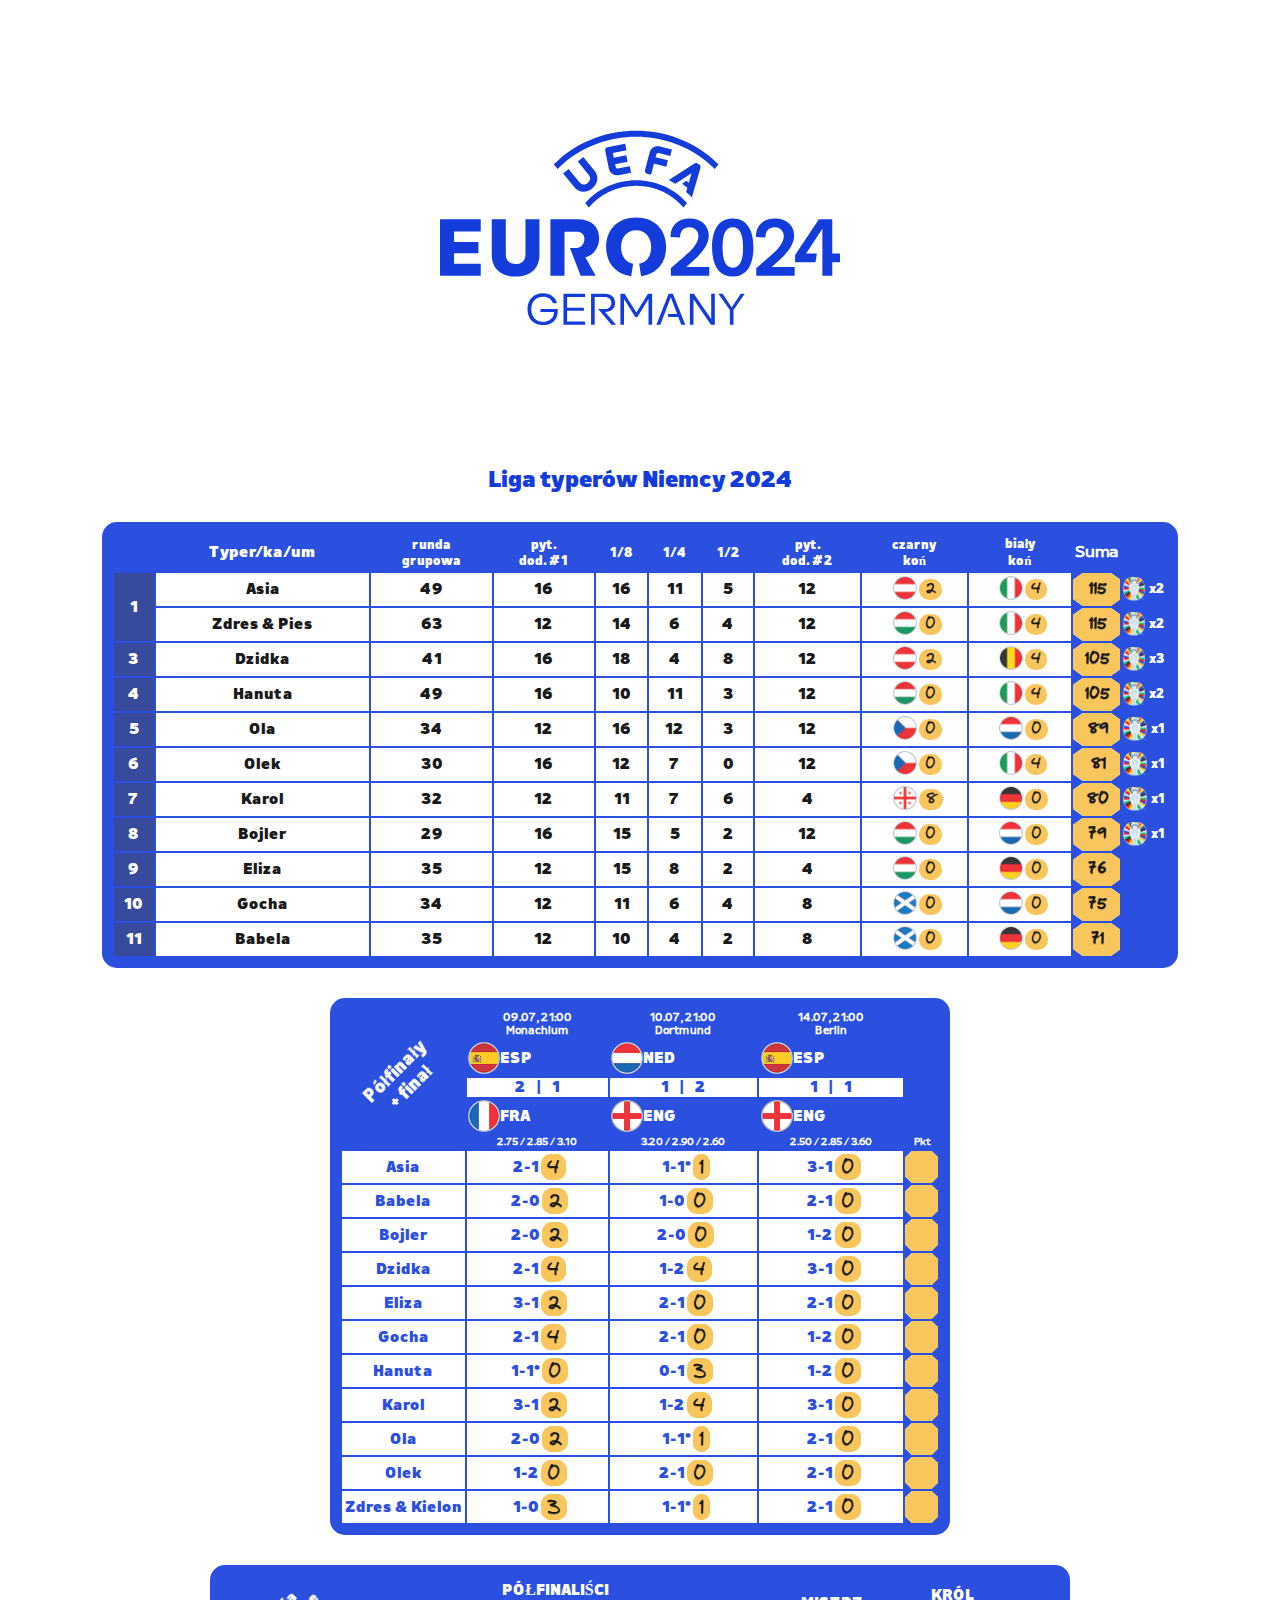
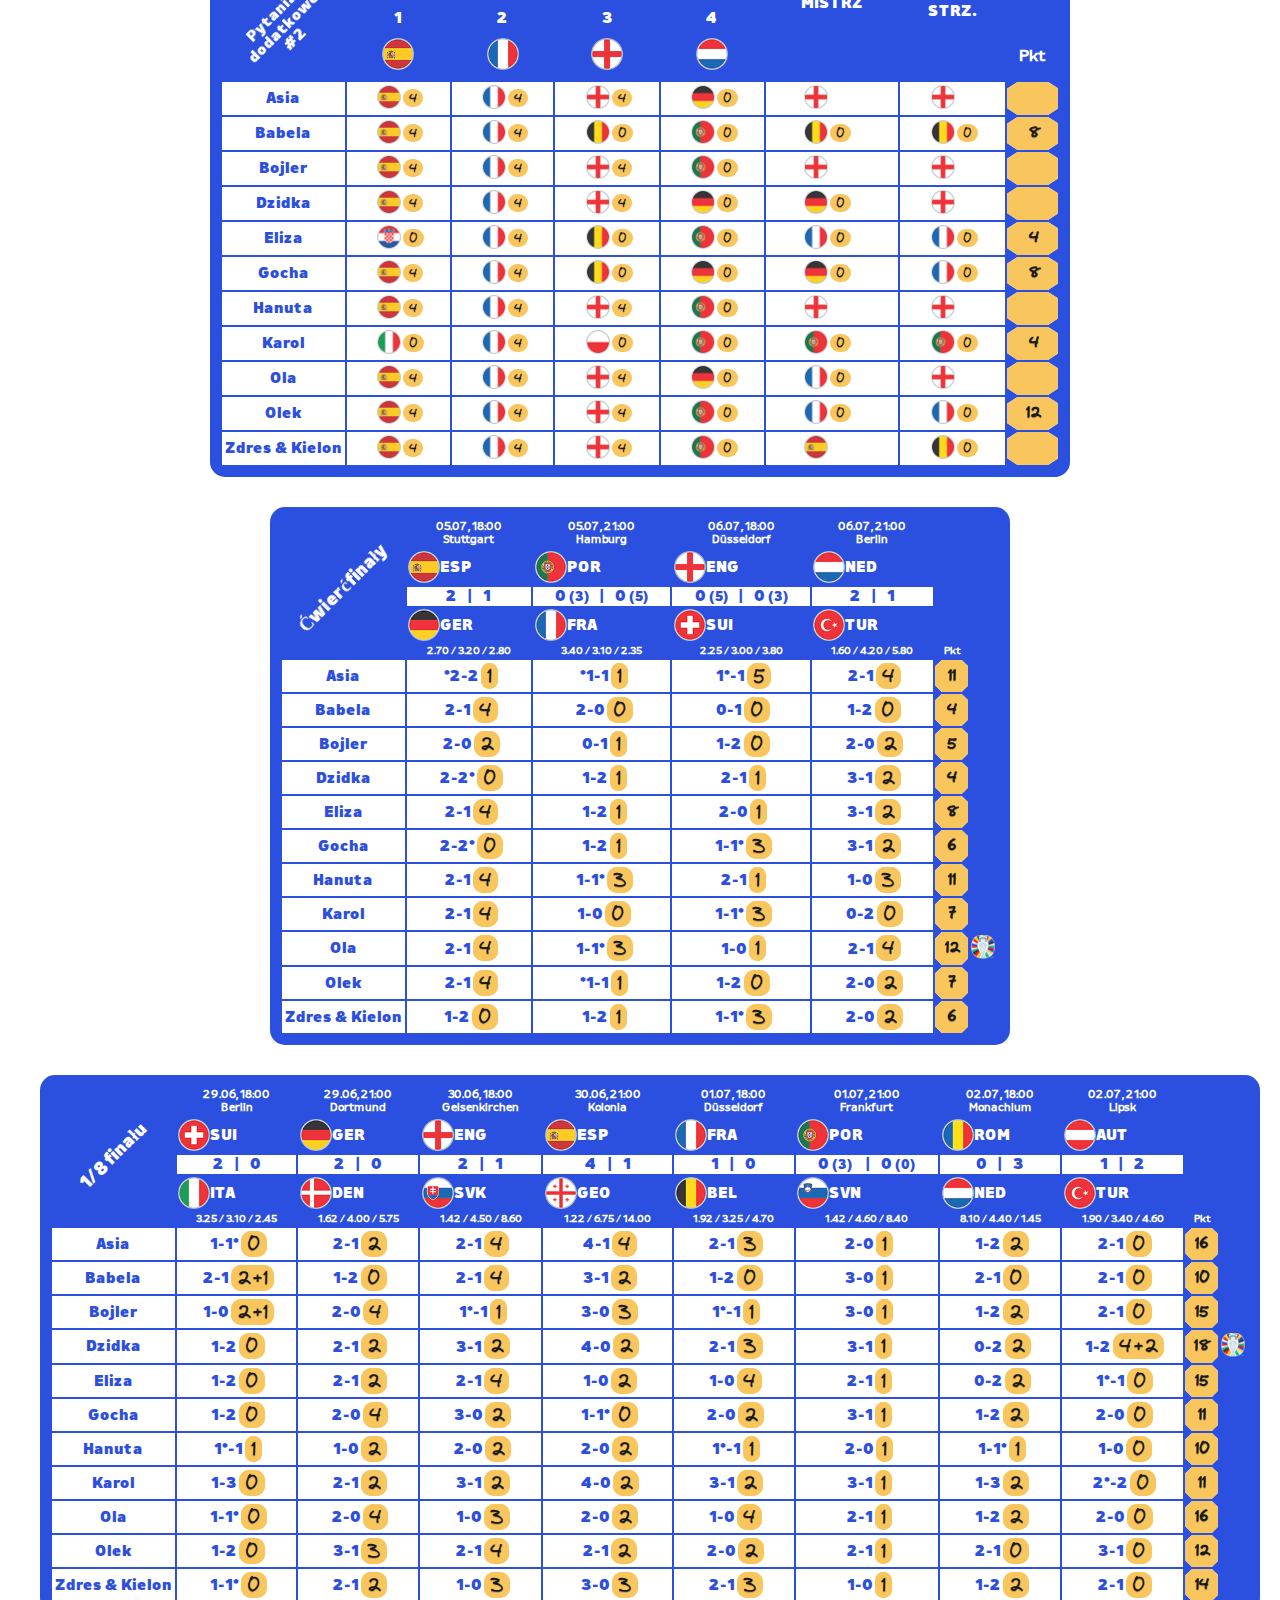
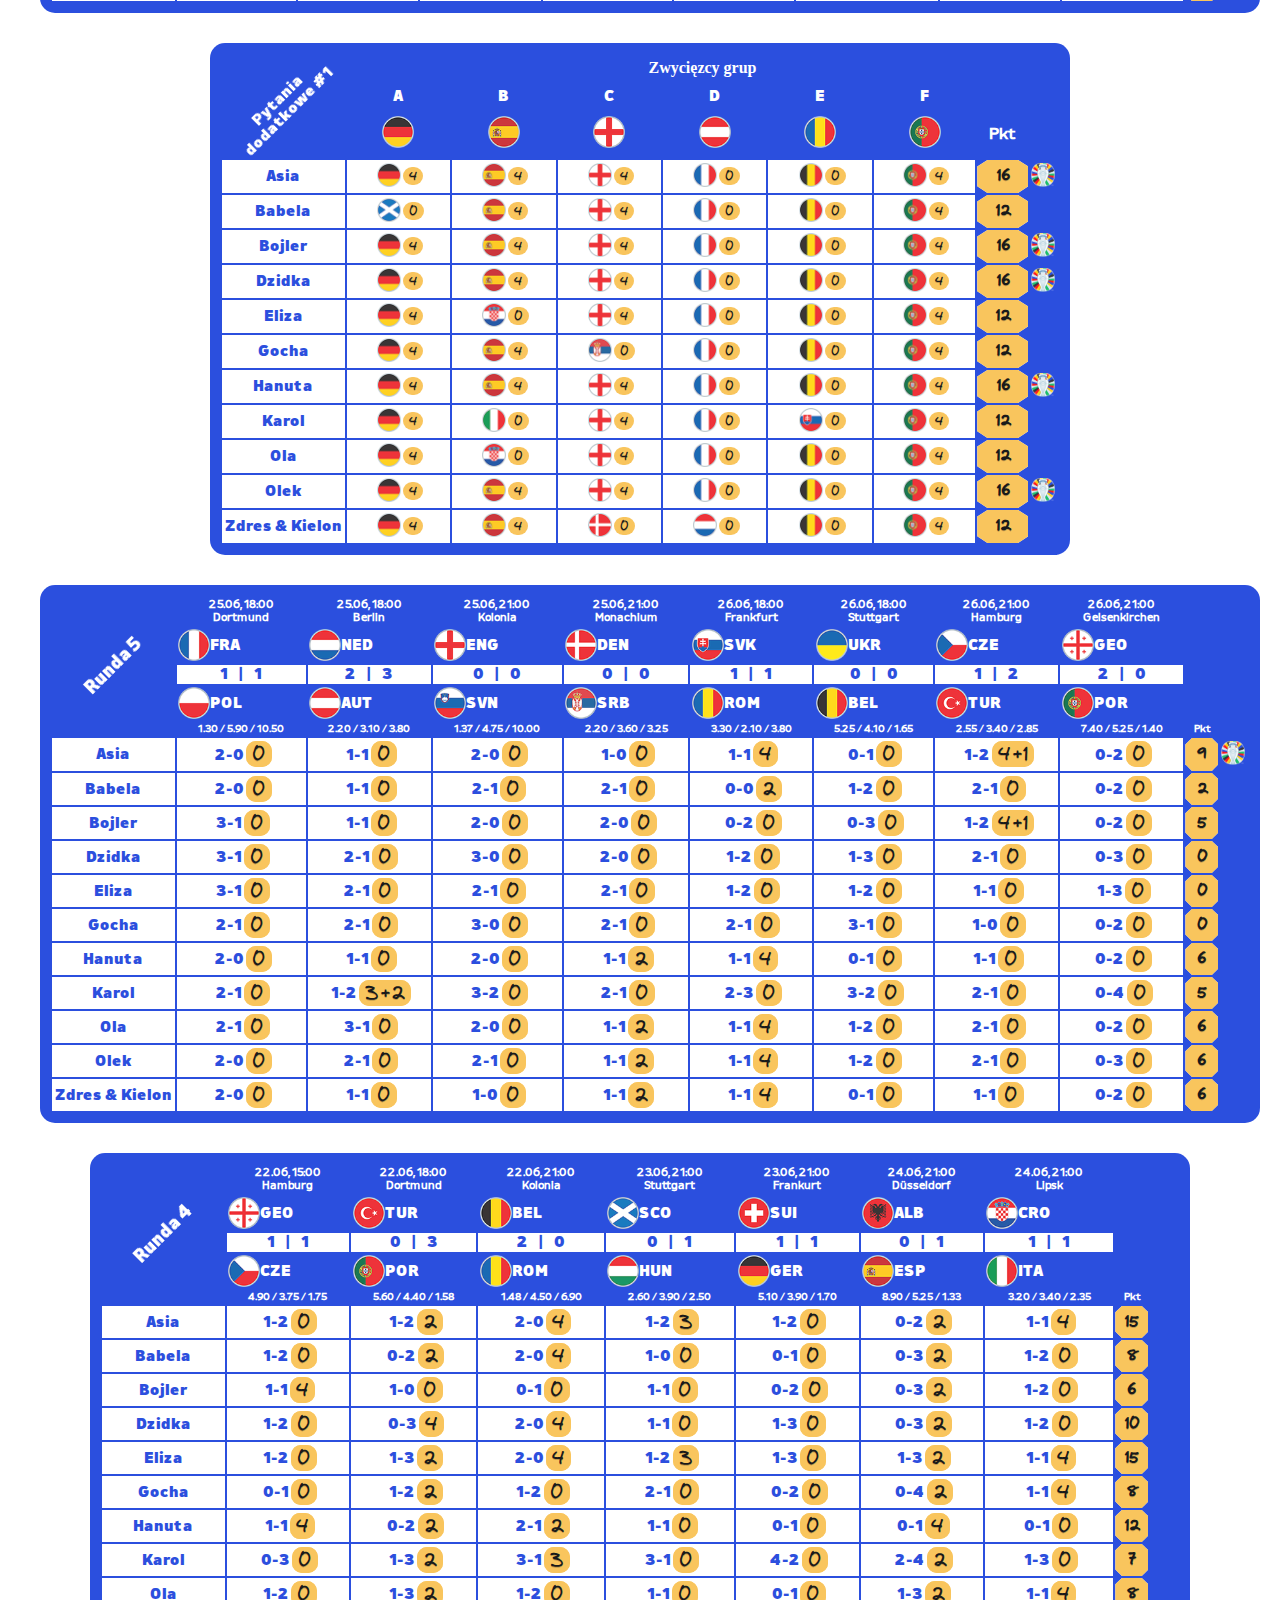
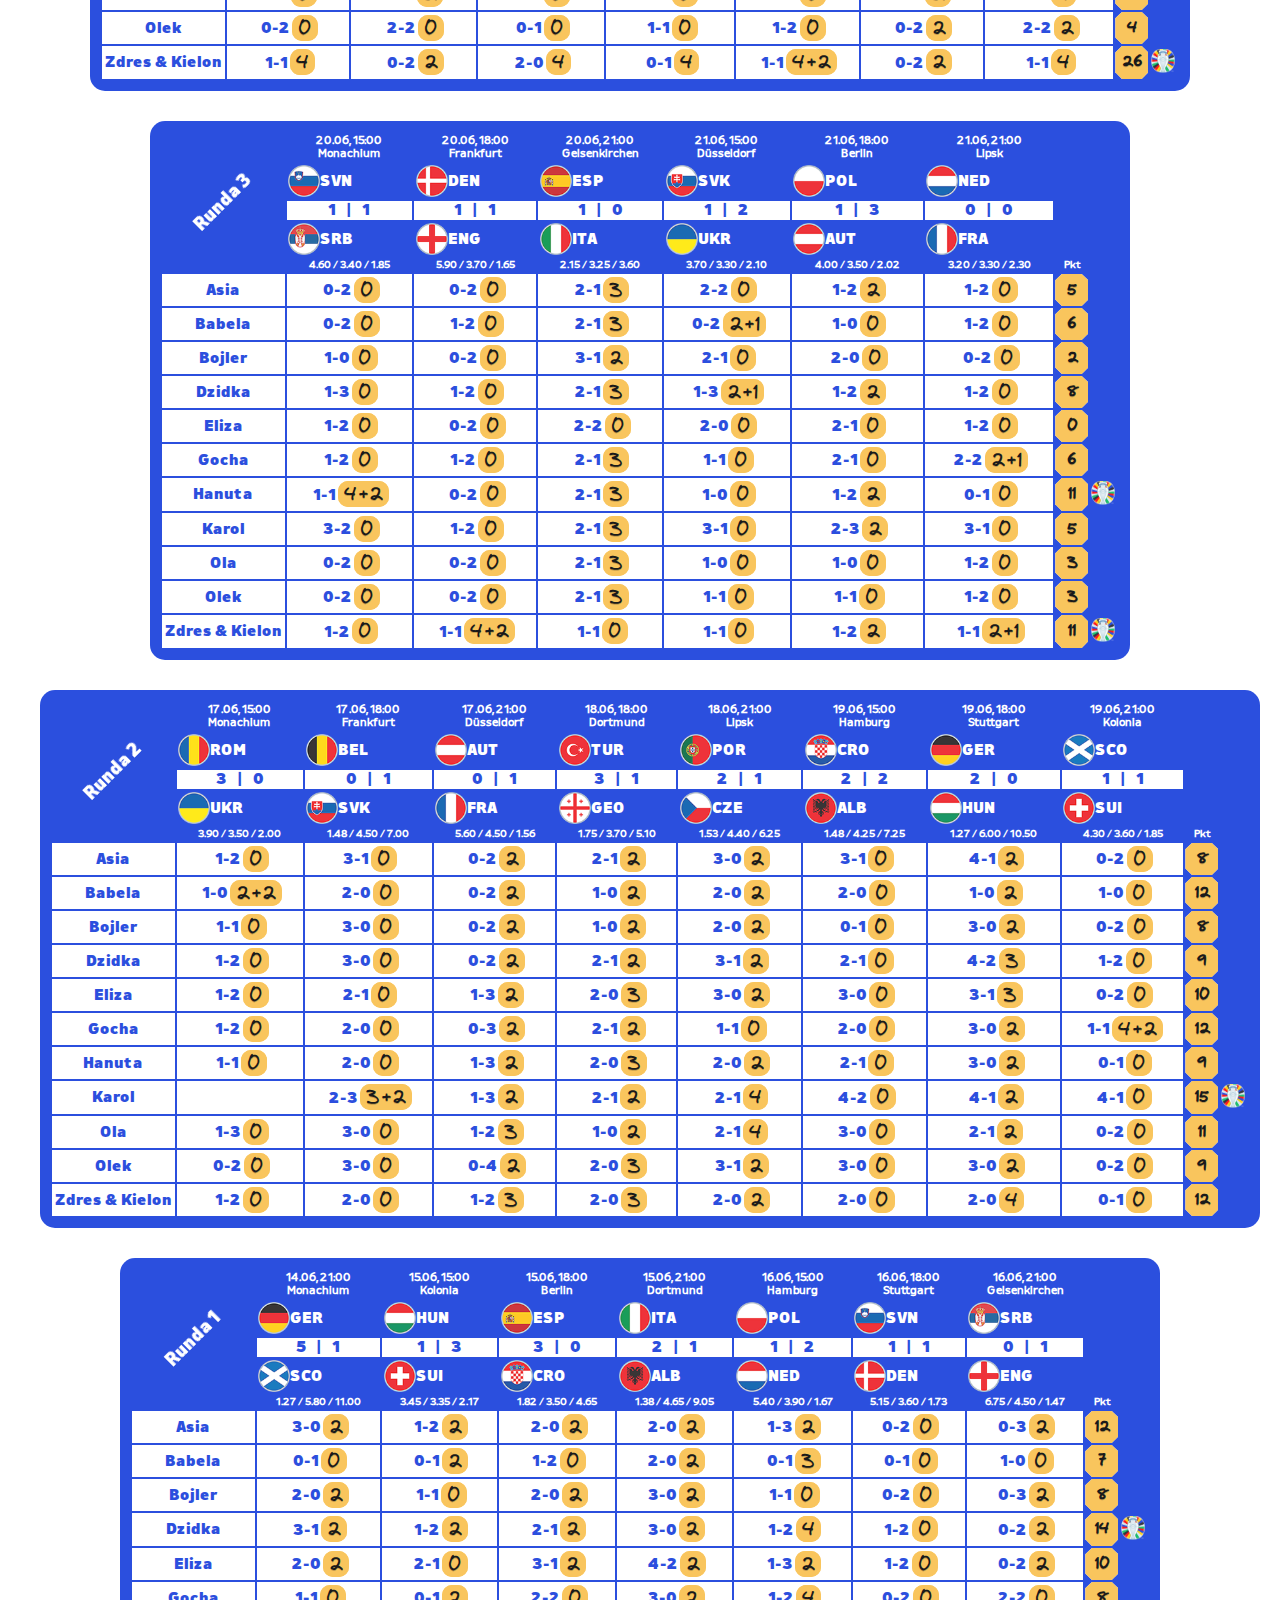
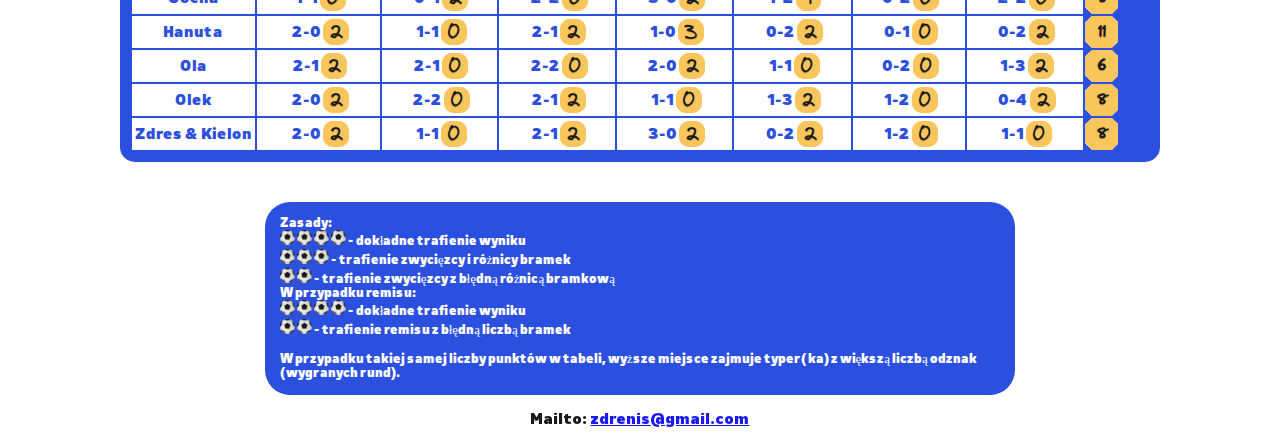
==== commit 5a87a34a: "Update" ====
--- a/index.html
+++ b/index.html
@@ -296,7 +296,7 @@
                     <tr style="background-color: white;">
                         <th><span>2</span><span style="margin-left: 10px; margin-right: 10px;">|</span><span>1</span></th>
                         <th><span>1</span><span style="margin-left: 10px; margin-right: 10px;">|</span><span>2</span></th>
-                        <th><span class="blink_me">1</span><span style="margin-left: 10px; margin-right: 10px;">|</span><span class="blink_me">0</span></th>
+                        <th><span class="blink_me">1</span><span style="margin-left: 10px; margin-right: 10px;">|</span><span class="blink_me">1</span></th>
                     </tr>
                     <tr>
                         <th>
@@ -321,14 +321,14 @@
                         <td>Asia</td>
                         <td><span>2-1</span><span>4</span></td>
                         <td><span>1-1*</span><span>1</span></td>
-                        <td><span>3-1</span><span>2</span></td>
+                        <td><span>3-1</span><span>0</span></td>
                         <td class="points"><span></span></td>
                     </tr>
                     <tr class="tipster_row">
                         <td>Babela</td>
                         <td><span>2-0</span><span>2</span></td>
                         <td><span>1-0</span><span>0</span></td>
-                        <td><span>2-1</span><span>3</span></td>
+                        <td><span>2-1</span><span>0</span></td>
                         <td class="points"><span></span></td>
                     </tr>
                     <tr class="tipster_row">
@@ -342,14 +342,14 @@
                         <td>Dzidka</td>
                         <td><span>2-1</span><span>4</span></td>
                         <td><span>1-2</span><span>4</span></td>
-                        <td><span>3-1</span><span>2</span></td>
+                        <td><span>3-1</span><span>0</span></td>
                         <td class="points"><span></span></td>
                     </tr>
                     <tr class="tipster_row">
                         <td>Eliza</td>
                         <td><span>3-1</span><span>2</span></td>
                         <td><span>2-1</span><span>0</span></td>
-                        <td><span>2-1</span><span>3</span></td>
+                        <td><span>2-1</span><span>0</span></td>
                         <td class="points"><span></span></td>
                     </tr>
                     <tr class="tipster_row">
@@ -370,28 +370,28 @@
                         <td>Karol</td>
                         <td><span>3-1</span><span>2</span></td>
                         <td><span>1-2</span><span>4</span></td>
-                        <td><span>3-1</span><span>2</span></td>
+                        <td><span>3-1</span><span>0</span></td>
                         <td class="points"><span></span></td>
                     </tr>
                     <tr class="tipster_row">
                         <td>Ola</td>
                         <td><span>2-0</span><span>2</span></td>
                         <td><span>1-1*</span><span>1</span></td>
-                        <td><span>2-1</span><span>3</span></td>
+                        <td><span>2-1</span><span>0</span></td>
                         <td class="points"><span></span></td>
                     </tr>
                     <tr class="tipster_row">
                         <td>Olek</td>
                         <td><span>1-2</span><span>0</span></td>
                         <td><span>2-1</span><span>0</span></td>
-                        <td><span>2-1</span><span>3</span></td>
+                        <td><span>2-1</span><span>0</span></td>
                         <td class="points"><span></span></td>
                     </tr>
                     <tr class="tipster_row">
                         <td>Zdres & Kielon</td>
                         <td><span>1-0</span><span>3</span></td>
                         <td><span>1-1*</span><span>1</span></td>
-                        <td><span>2-1</span><span>3</span></td>
+                        <td><span>2-1</span><span>0</span></td>
                         <td class="points"><span></span></td>
                     </tr>
                 </tbody>
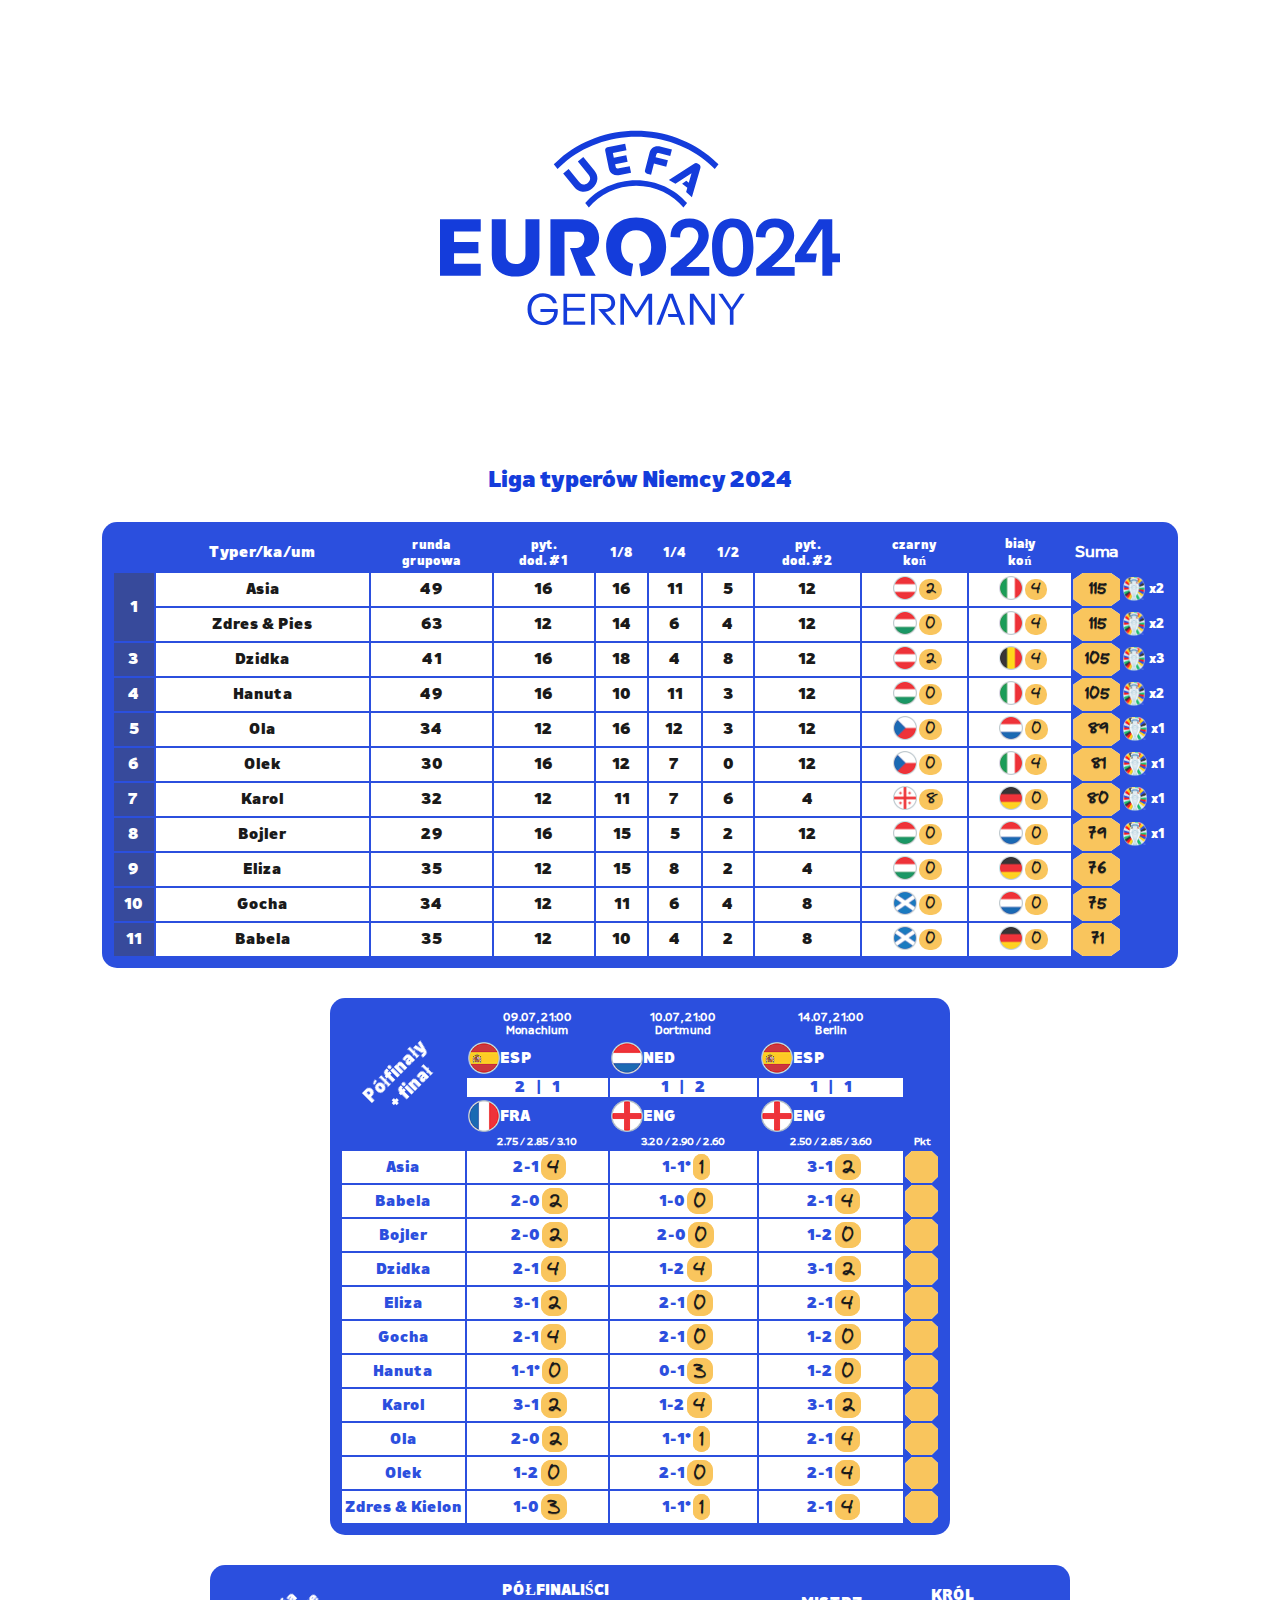
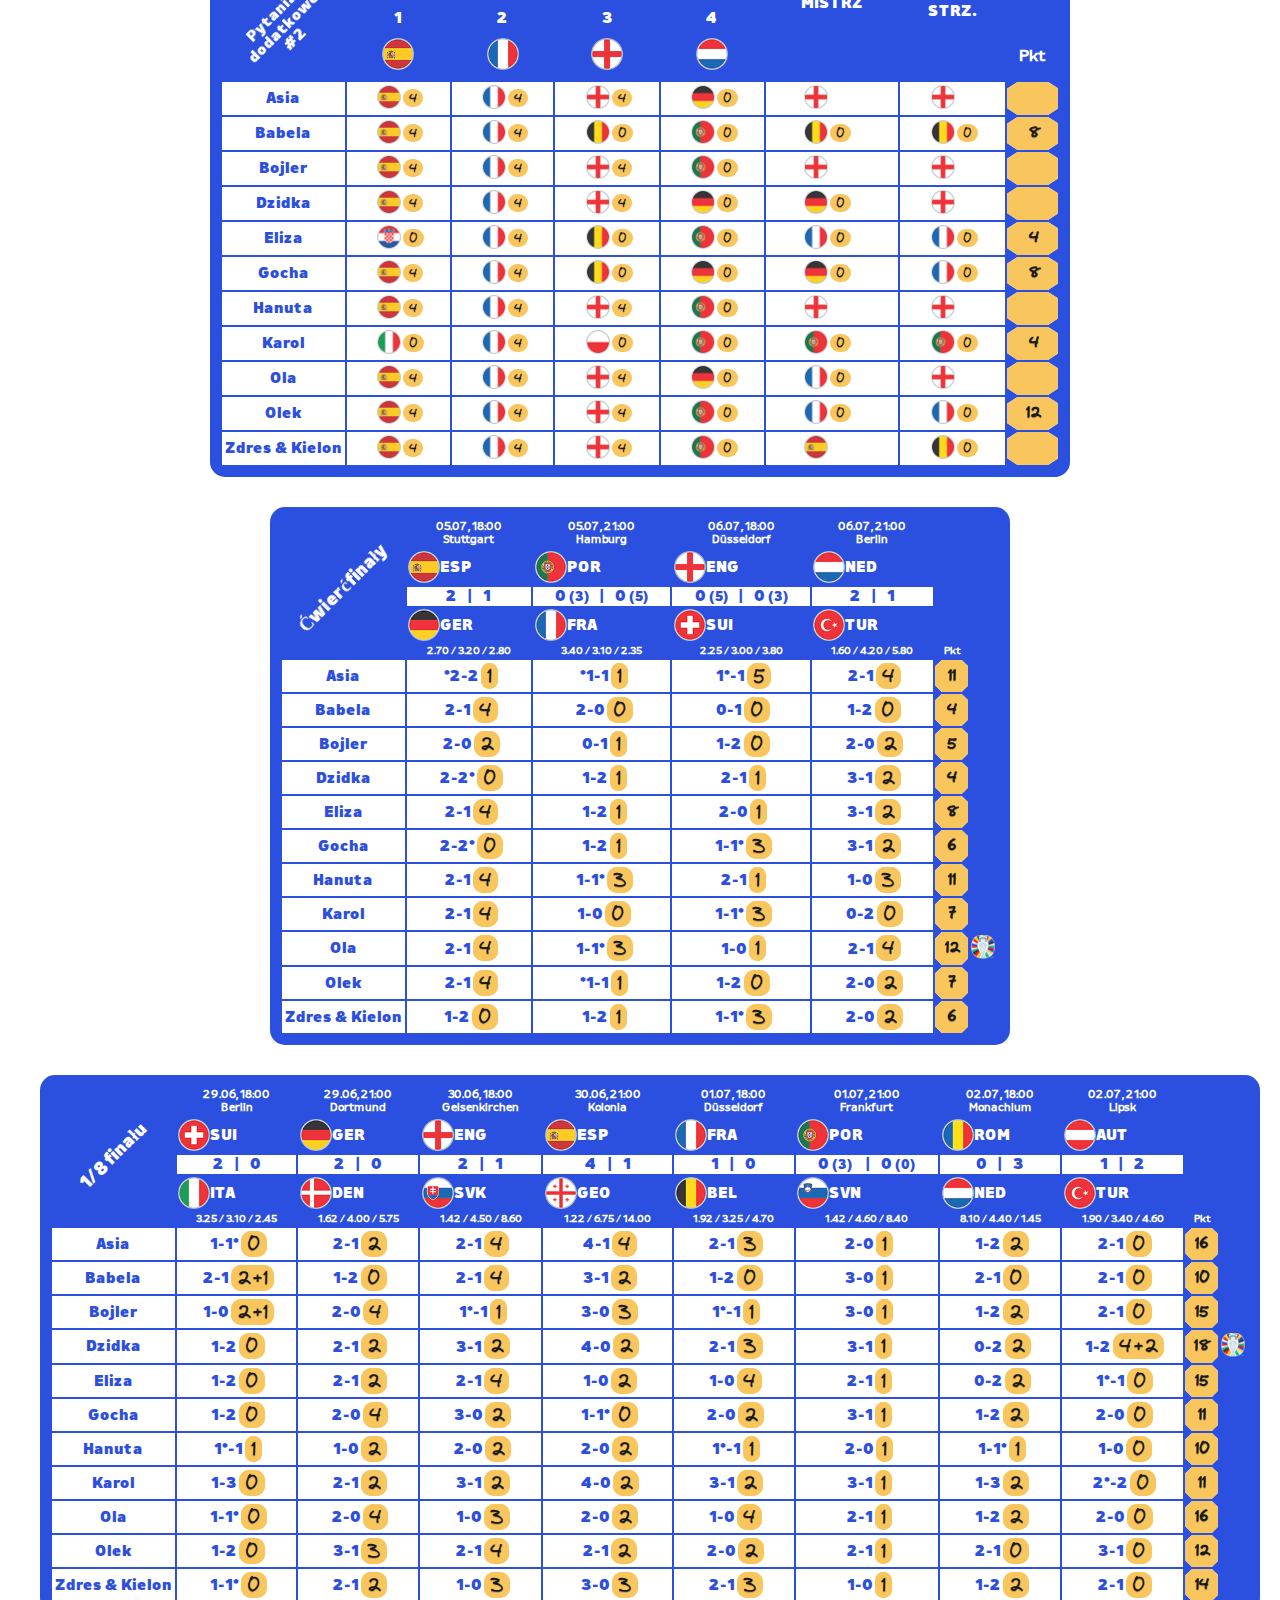
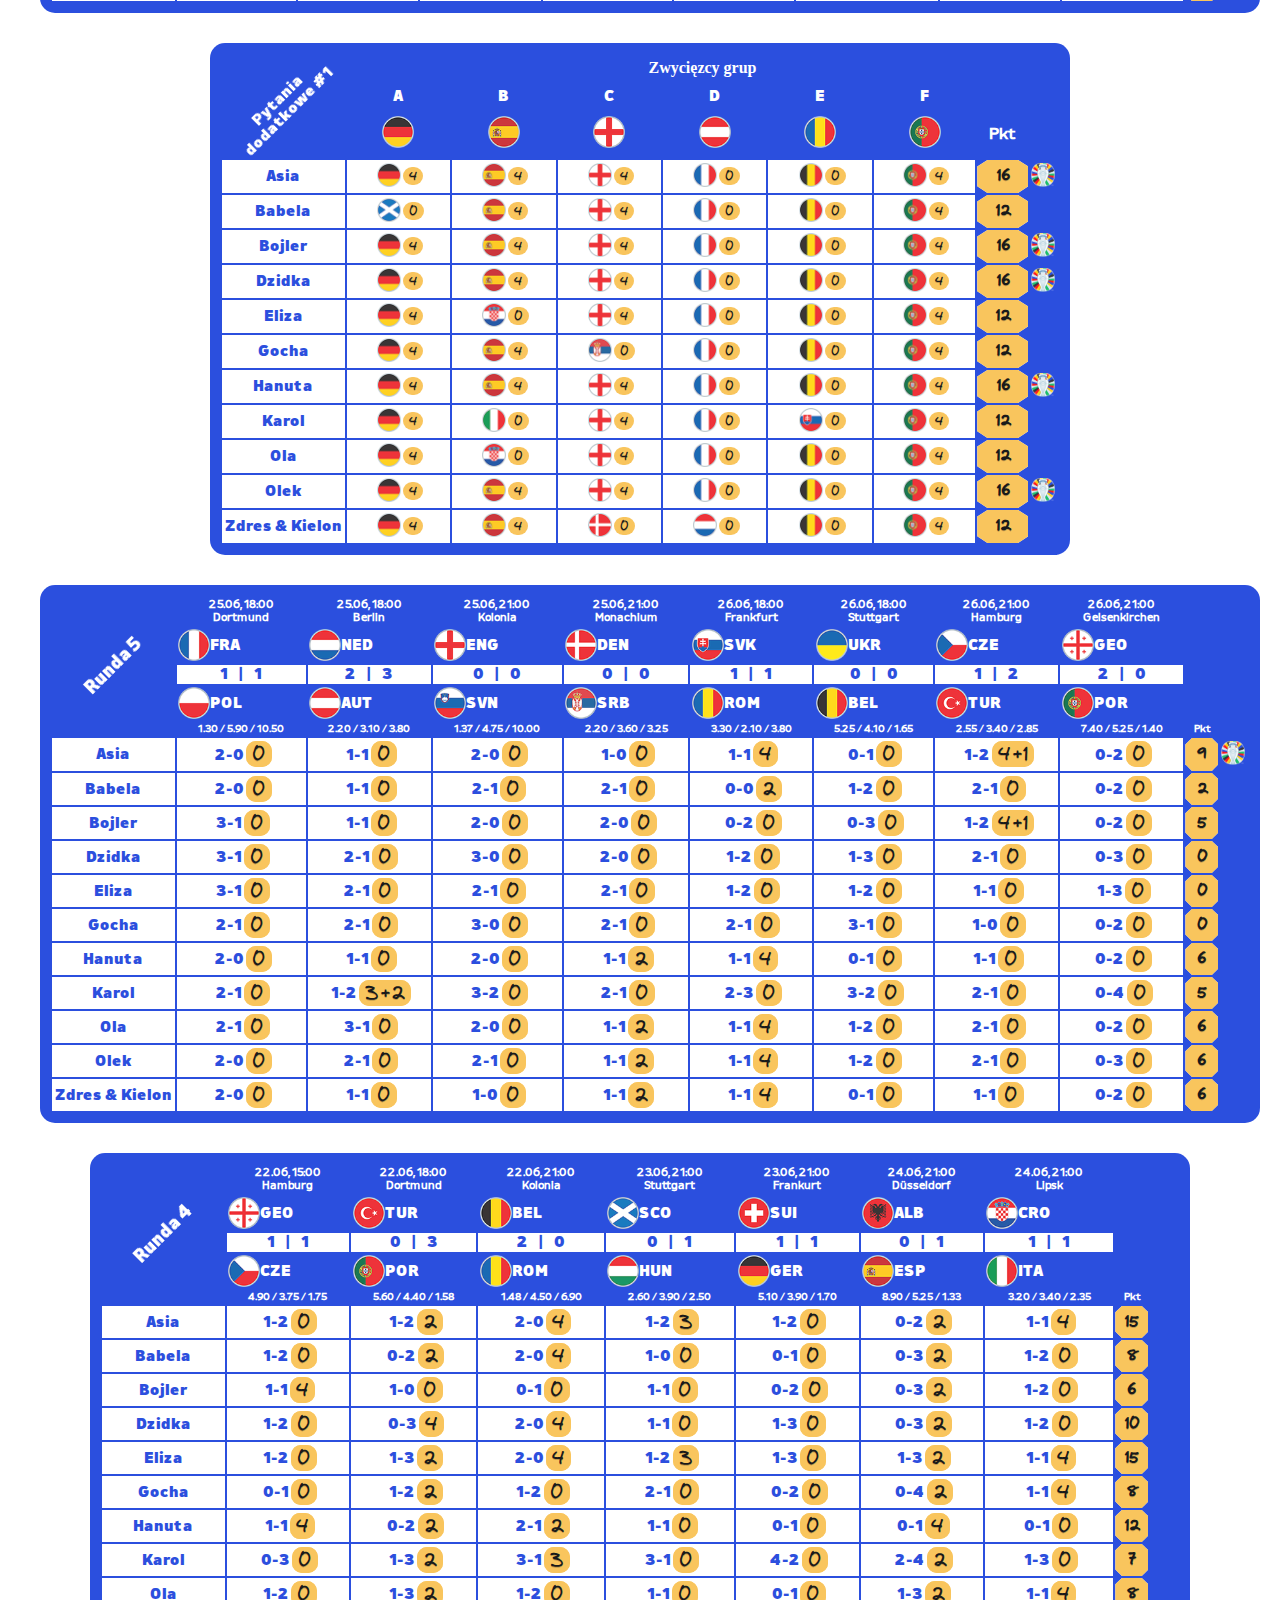
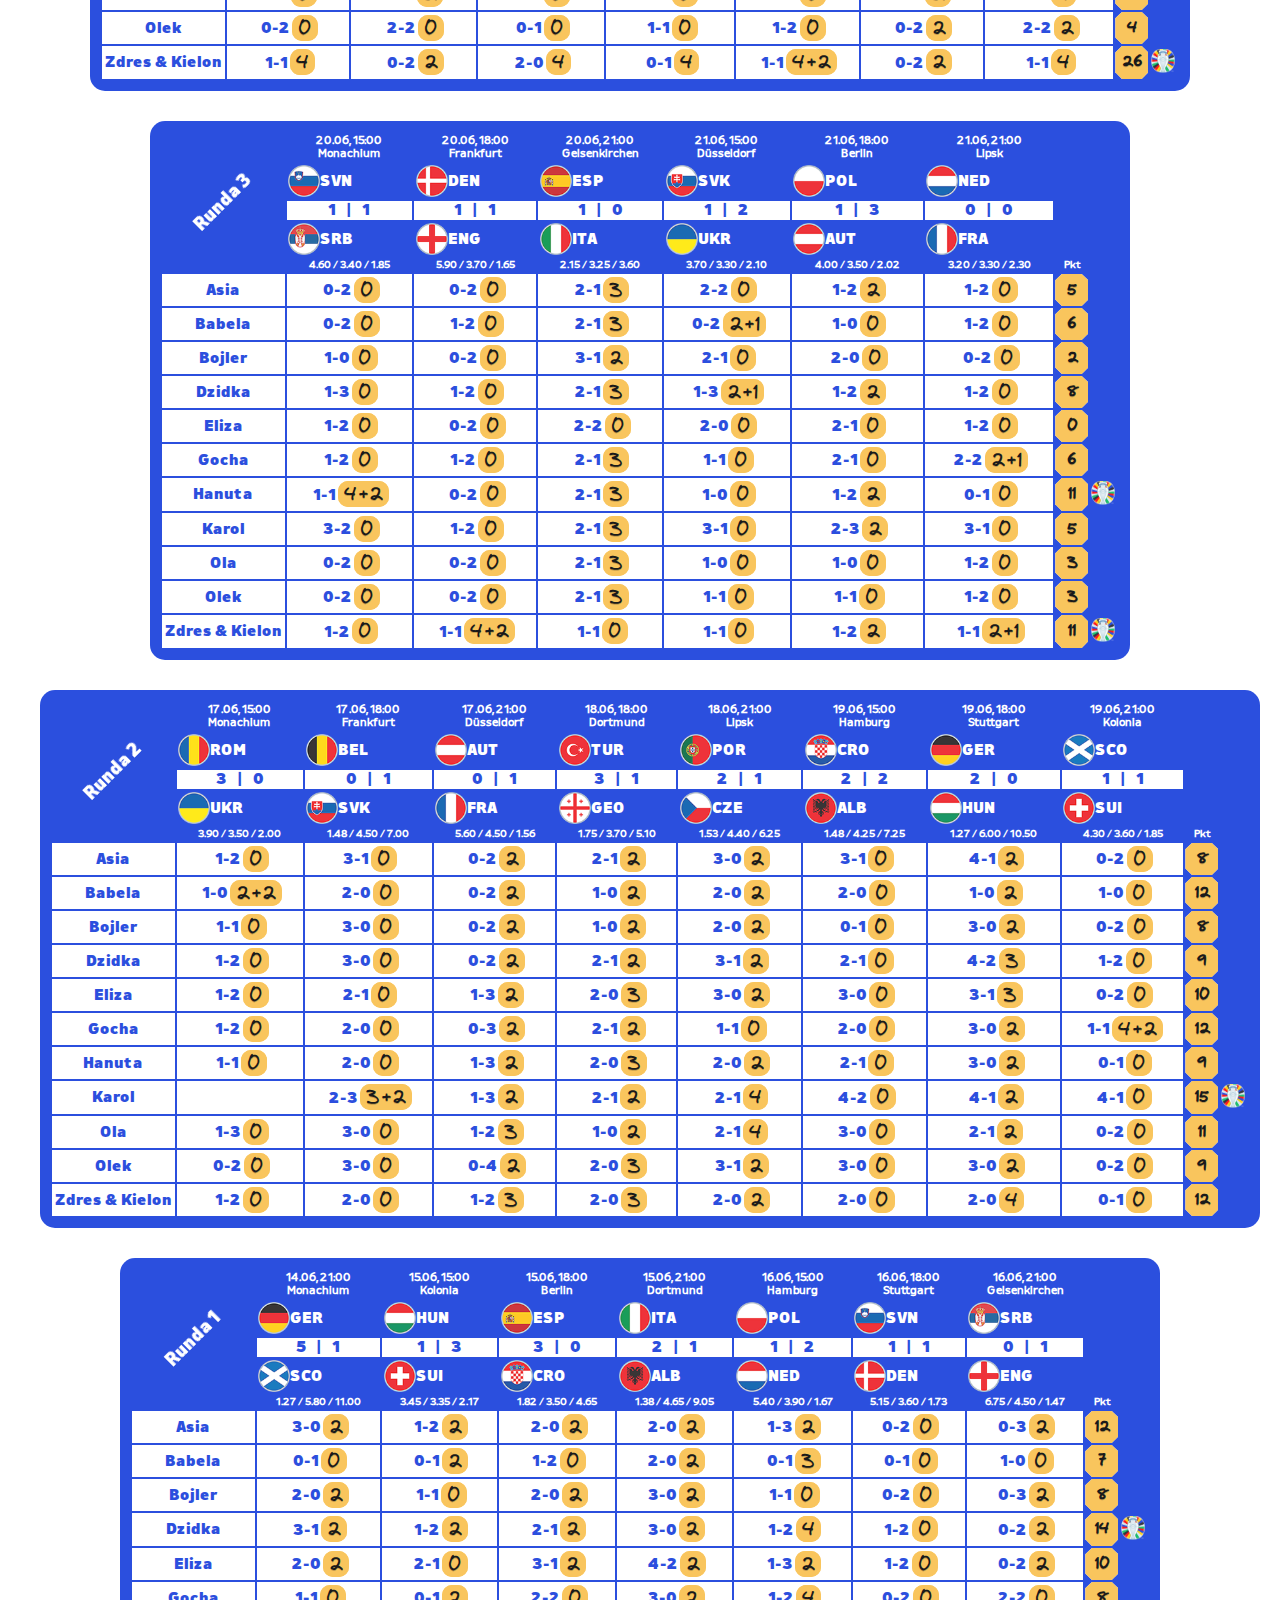
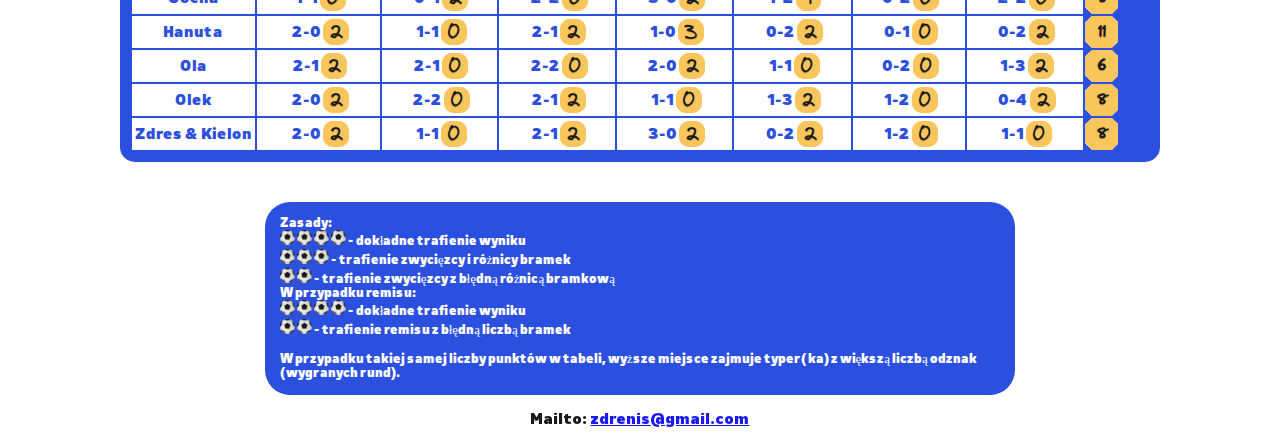
==== commit 51dbe7b3: "Update" ====
--- a/index.html
+++ b/index.html
@@ -321,14 +321,14 @@
                         <td>Asia</td>
                         <td><span>2-1</span><span>4</span></td>
                         <td><span>1-1*</span><span>1</span></td>
-                        <td><span>3-1</span><span>0</span></td>
+                        <td><span>3-1</span><span>2</span></td>
                         <td class="points"><span></span></td>
                     </tr>
                     <tr class="tipster_row">
                         <td>Babela</td>
                         <td><span>2-0</span><span>2</span></td>
                         <td><span>1-0</span><span>0</span></td>
-                        <td><span>2-1</span><span>0</span></td>
+                        <td><span>2-1</span><span>4</span></td>
                         <td class="points"><span></span></td>
                     </tr>
                     <tr class="tipster_row">
@@ -342,14 +342,14 @@
                         <td>Dzidka</td>
                         <td><span>2-1</span><span>4</span></td>
                         <td><span>1-2</span><span>4</span></td>
-                        <td><span>3-1</span><span>0</span></td>
+                        <td><span>3-1</span><span>2</span></td>
                         <td class="points"><span></span></td>
                     </tr>
                     <tr class="tipster_row">
                         <td>Eliza</td>
                         <td><span>3-1</span><span>2</span></td>
                         <td><span>2-1</span><span>0</span></td>
-                        <td><span>2-1</span><span>0</span></td>
+                        <td><span>2-1</span><span>4</span></td>
                         <td class="points"><span></span></td>
                     </tr>
                     <tr class="tipster_row">
@@ -370,28 +370,28 @@
                         <td>Karol</td>
                         <td><span>3-1</span><span>2</span></td>
                         <td><span>1-2</span><span>4</span></td>
-                        <td><span>3-1</span><span>0</span></td>
+                        <td><span>3-1</span><span>2</span></td>
                         <td class="points"><span></span></td>
                     </tr>
                     <tr class="tipster_row">
                         <td>Ola</td>
                         <td><span>2-0</span><span>2</span></td>
                         <td><span>1-1*</span><span>1</span></td>
-                        <td><span>2-1</span><span>0</span></td>
+                        <td><span>2-1</span><span>4</span></td>
                         <td class="points"><span></span></td>
                     </tr>
                     <tr class="tipster_row">
                         <td>Olek</td>
                         <td><span>1-2</span><span>0</span></td>
                         <td><span>2-1</span><span>0</span></td>
-                        <td><span>2-1</span><span>0</span></td>
+                        <td><span>2-1</span><span>4</span></td>
                         <td class="points"><span></span></td>
                     </tr>
                     <tr class="tipster_row">
                         <td>Zdres & Kielon</td>
                         <td><span>1-0</span><span>3</span></td>
                         <td><span>1-1*</span><span>1</span></td>
-                        <td><span>2-1</span><span>0</span></td>
+                        <td><span>2-1</span><span>4</span></td>
                         <td class="points"><span></span></td>
                     </tr>
                 </tbody>
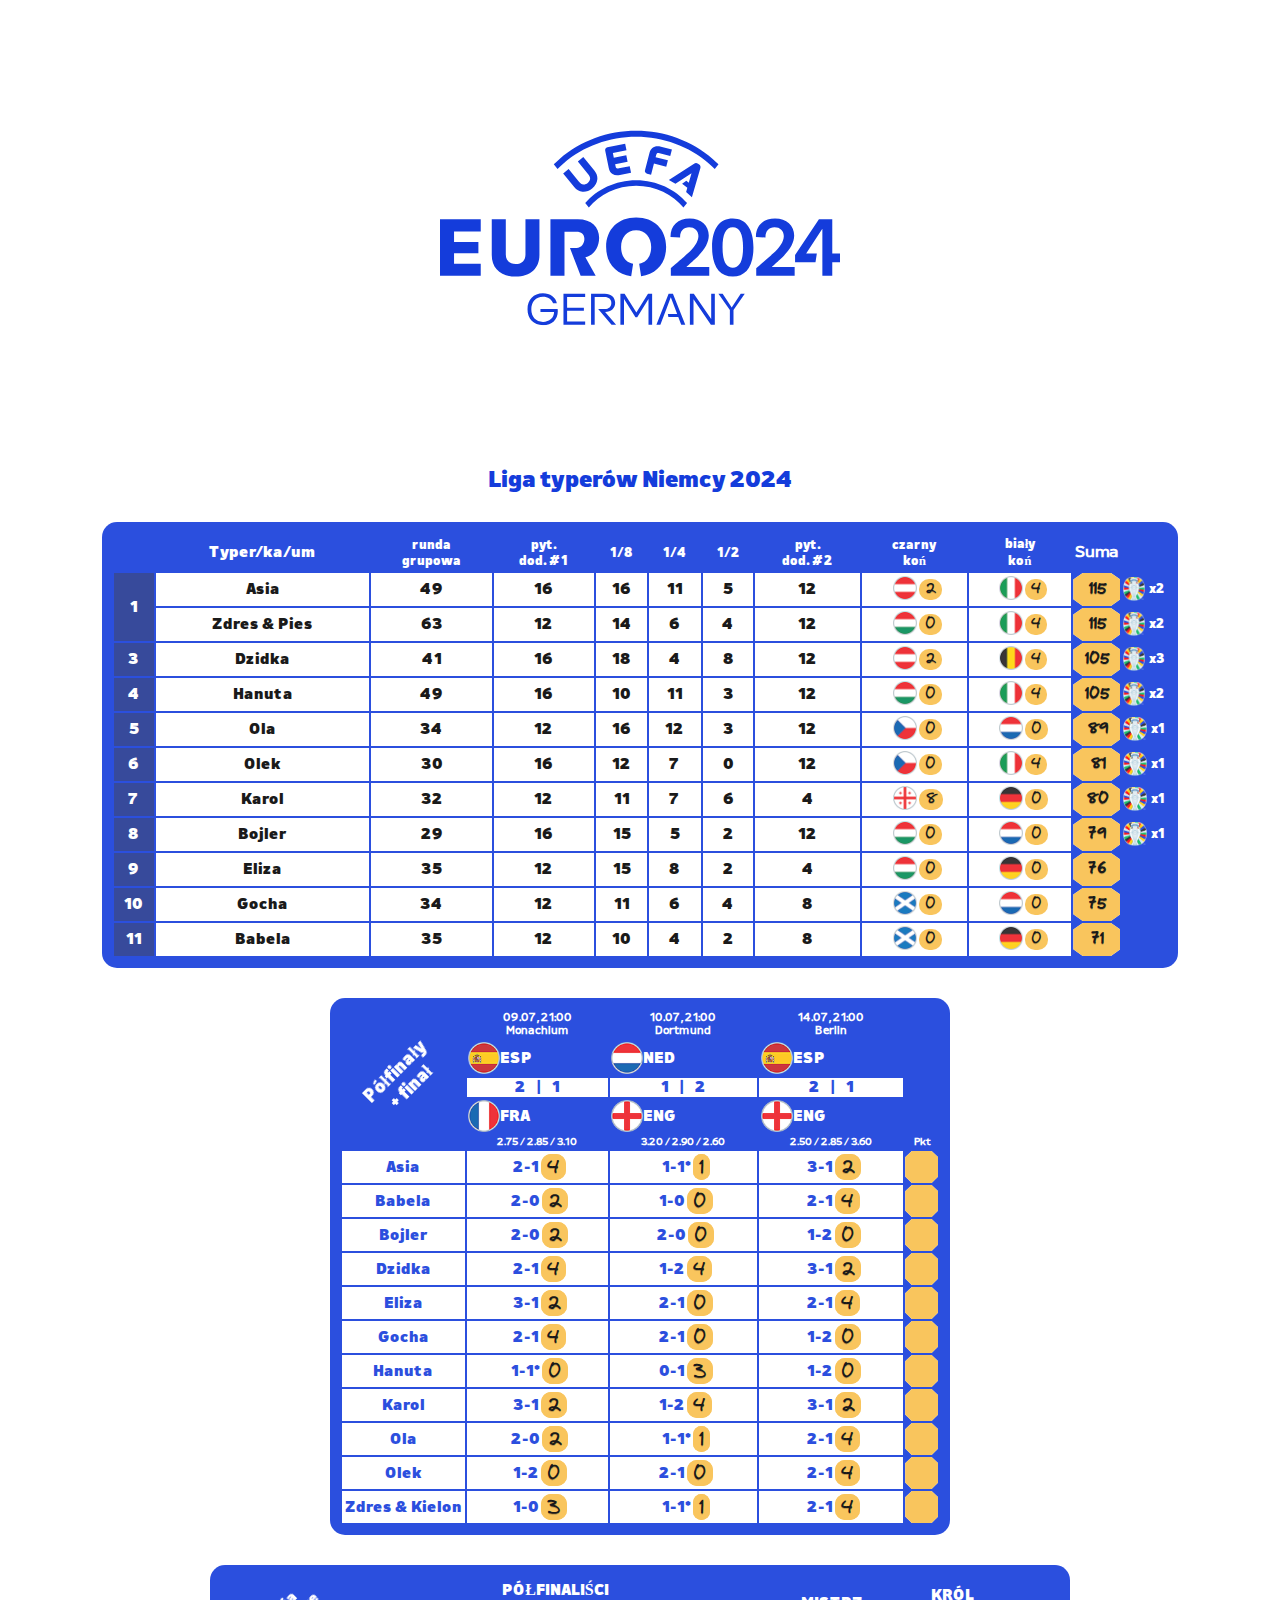
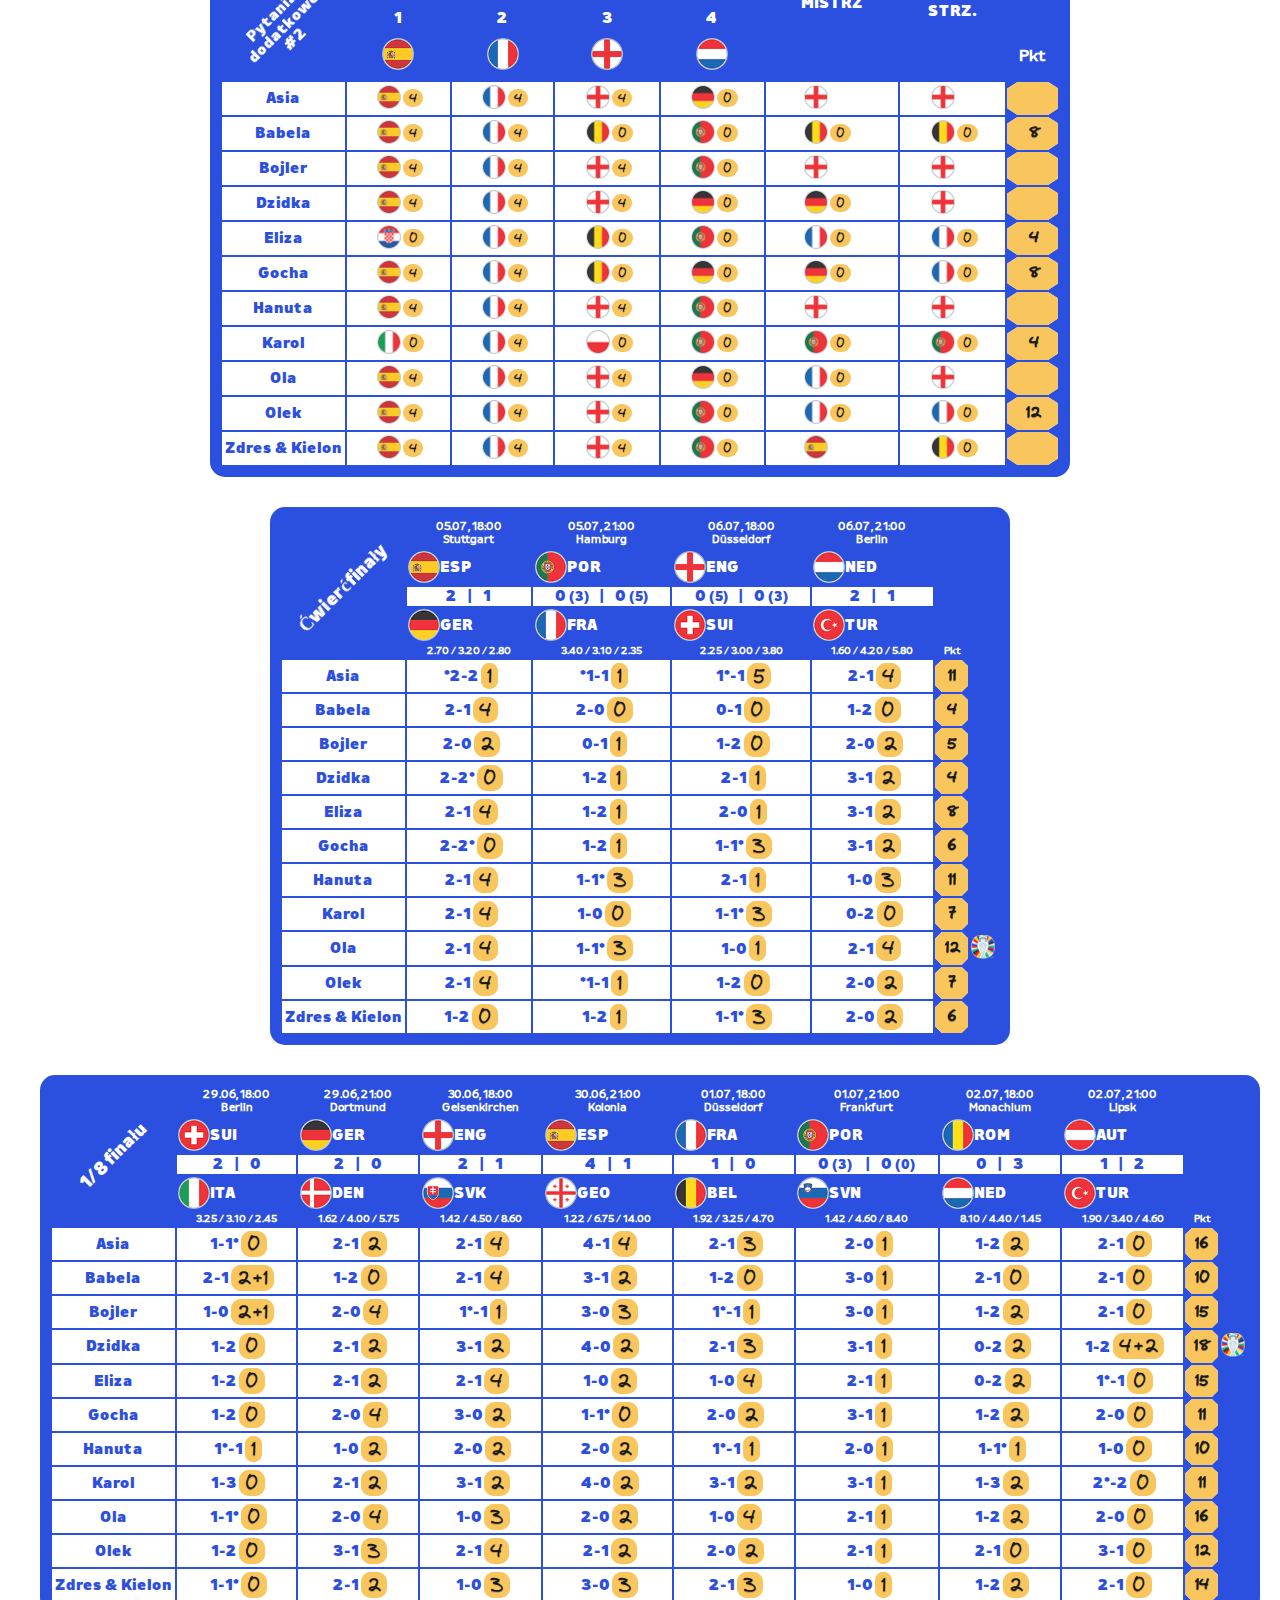
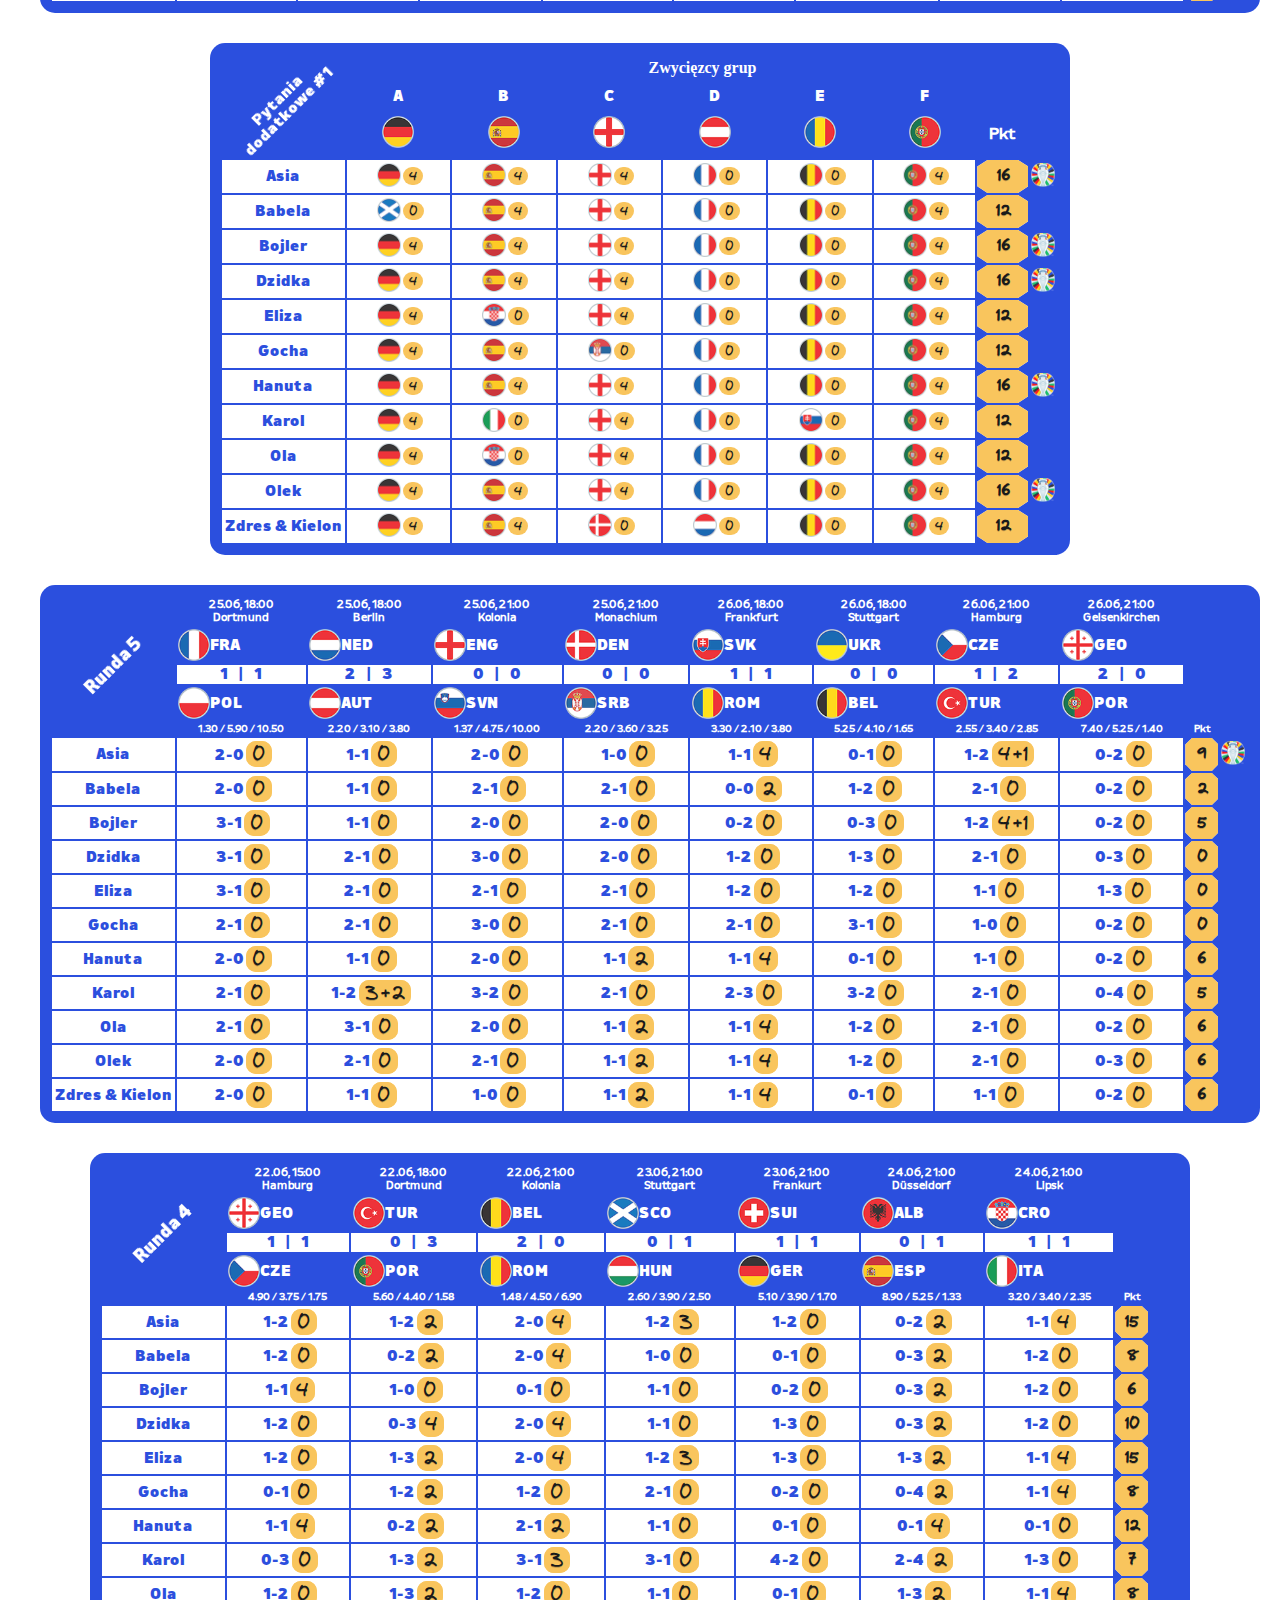
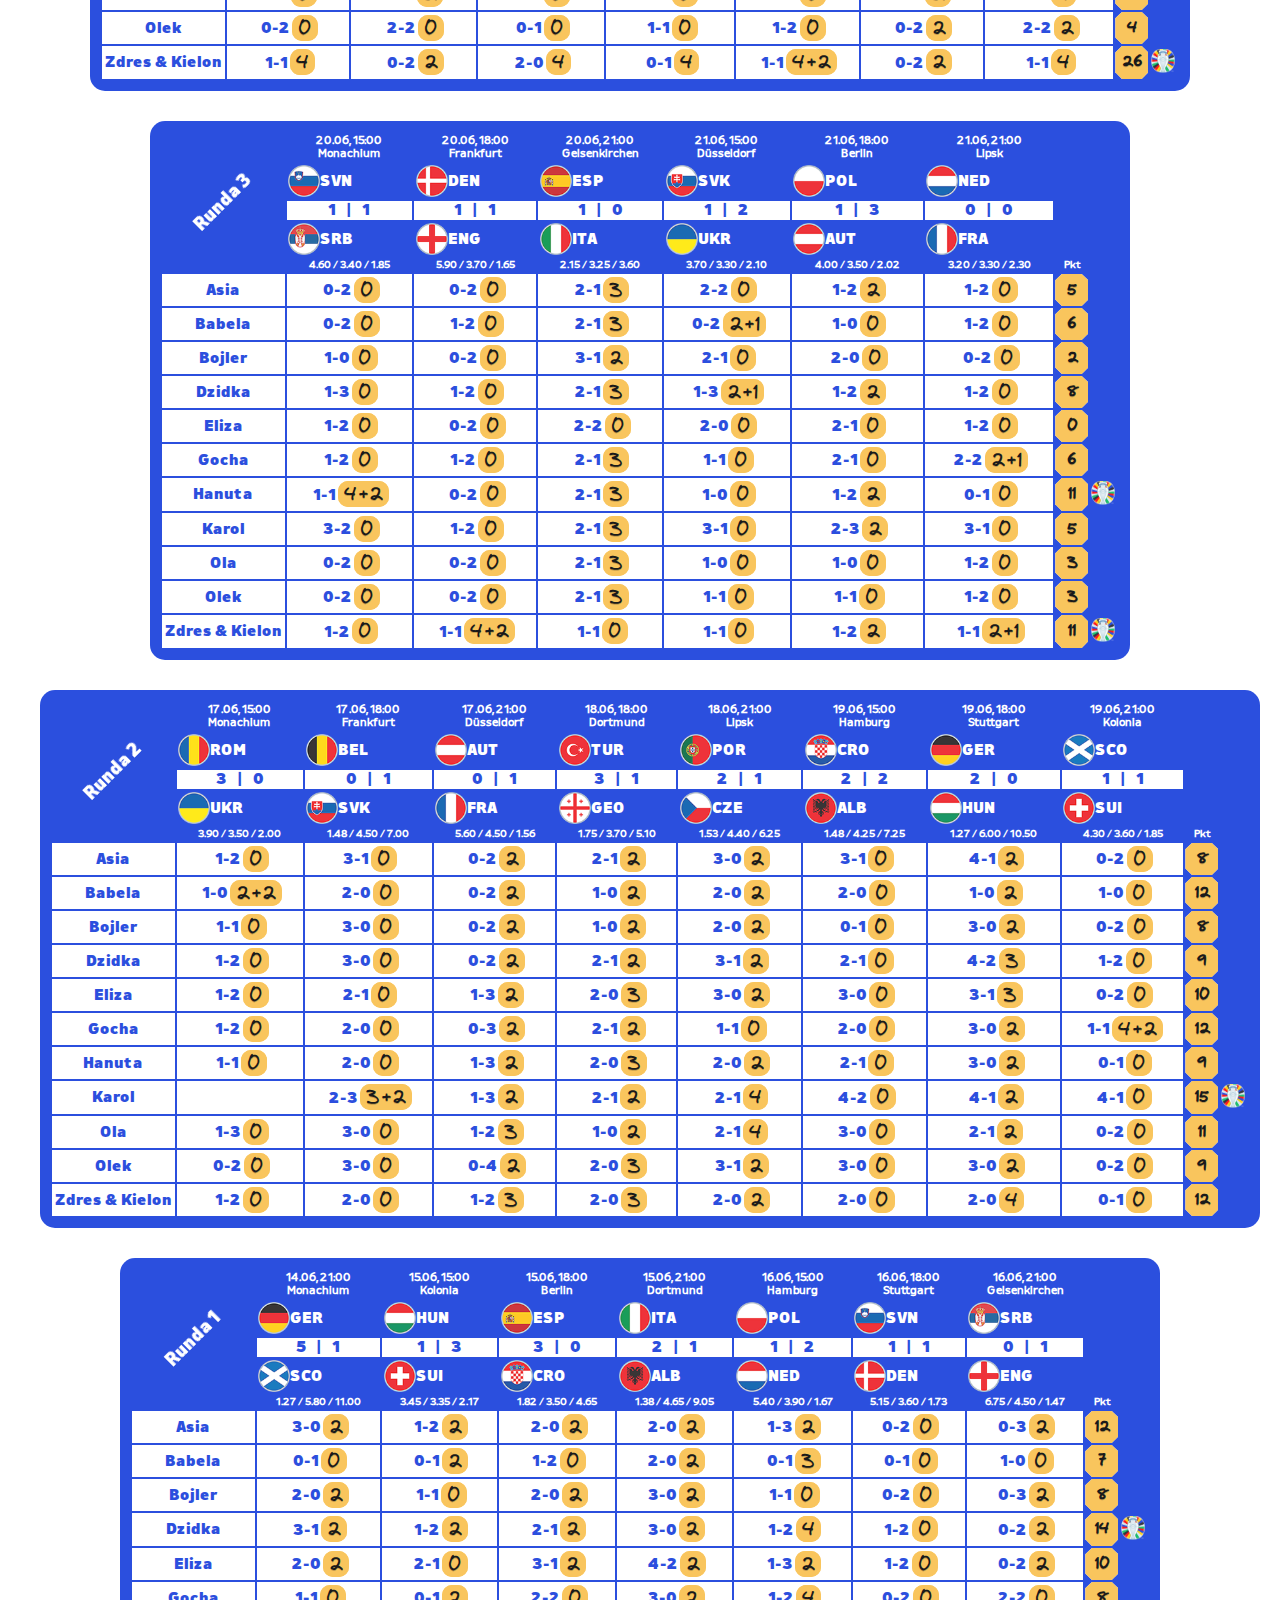
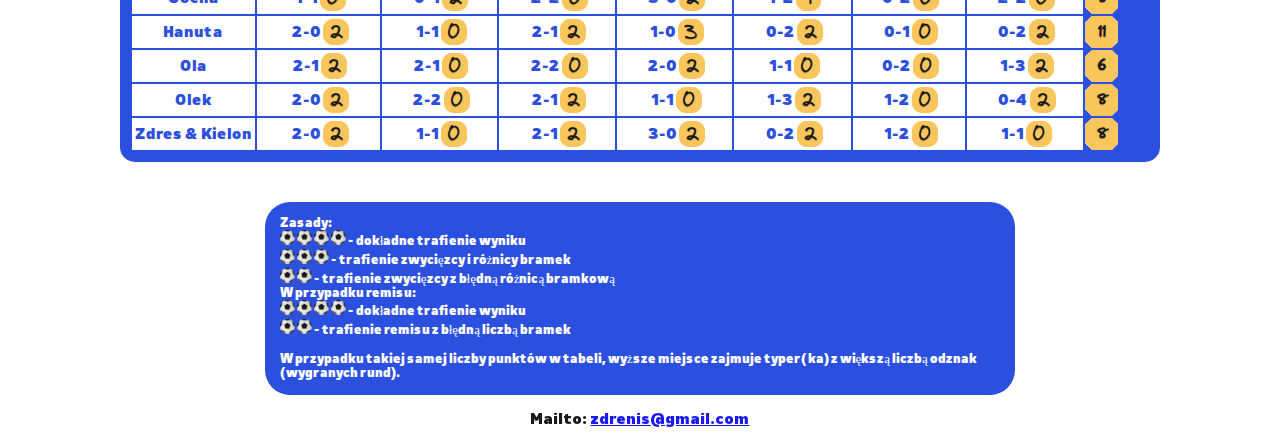
==== commit 1c5276fb: "Update" ====
--- a/index.html
+++ b/index.html
@@ -296,7 +296,7 @@
                     <tr style="background-color: white;">
                         <th><span>2</span><span style="margin-left: 10px; margin-right: 10px;">|</span><span>1</span></th>
                         <th><span>1</span><span style="margin-left: 10px; margin-right: 10px;">|</span><span>2</span></th>
-                        <th><span class="blink_me">1</span><span style="margin-left: 10px; margin-right: 10px;">|</span><span class="blink_me">1</span></th>
+                        <th><span class="blink_me">2</span><span style="margin-left: 10px; margin-right: 10px;">|</span><span class="blink_me">1</span></th>
                     </tr>
                     <tr>
                         <th>
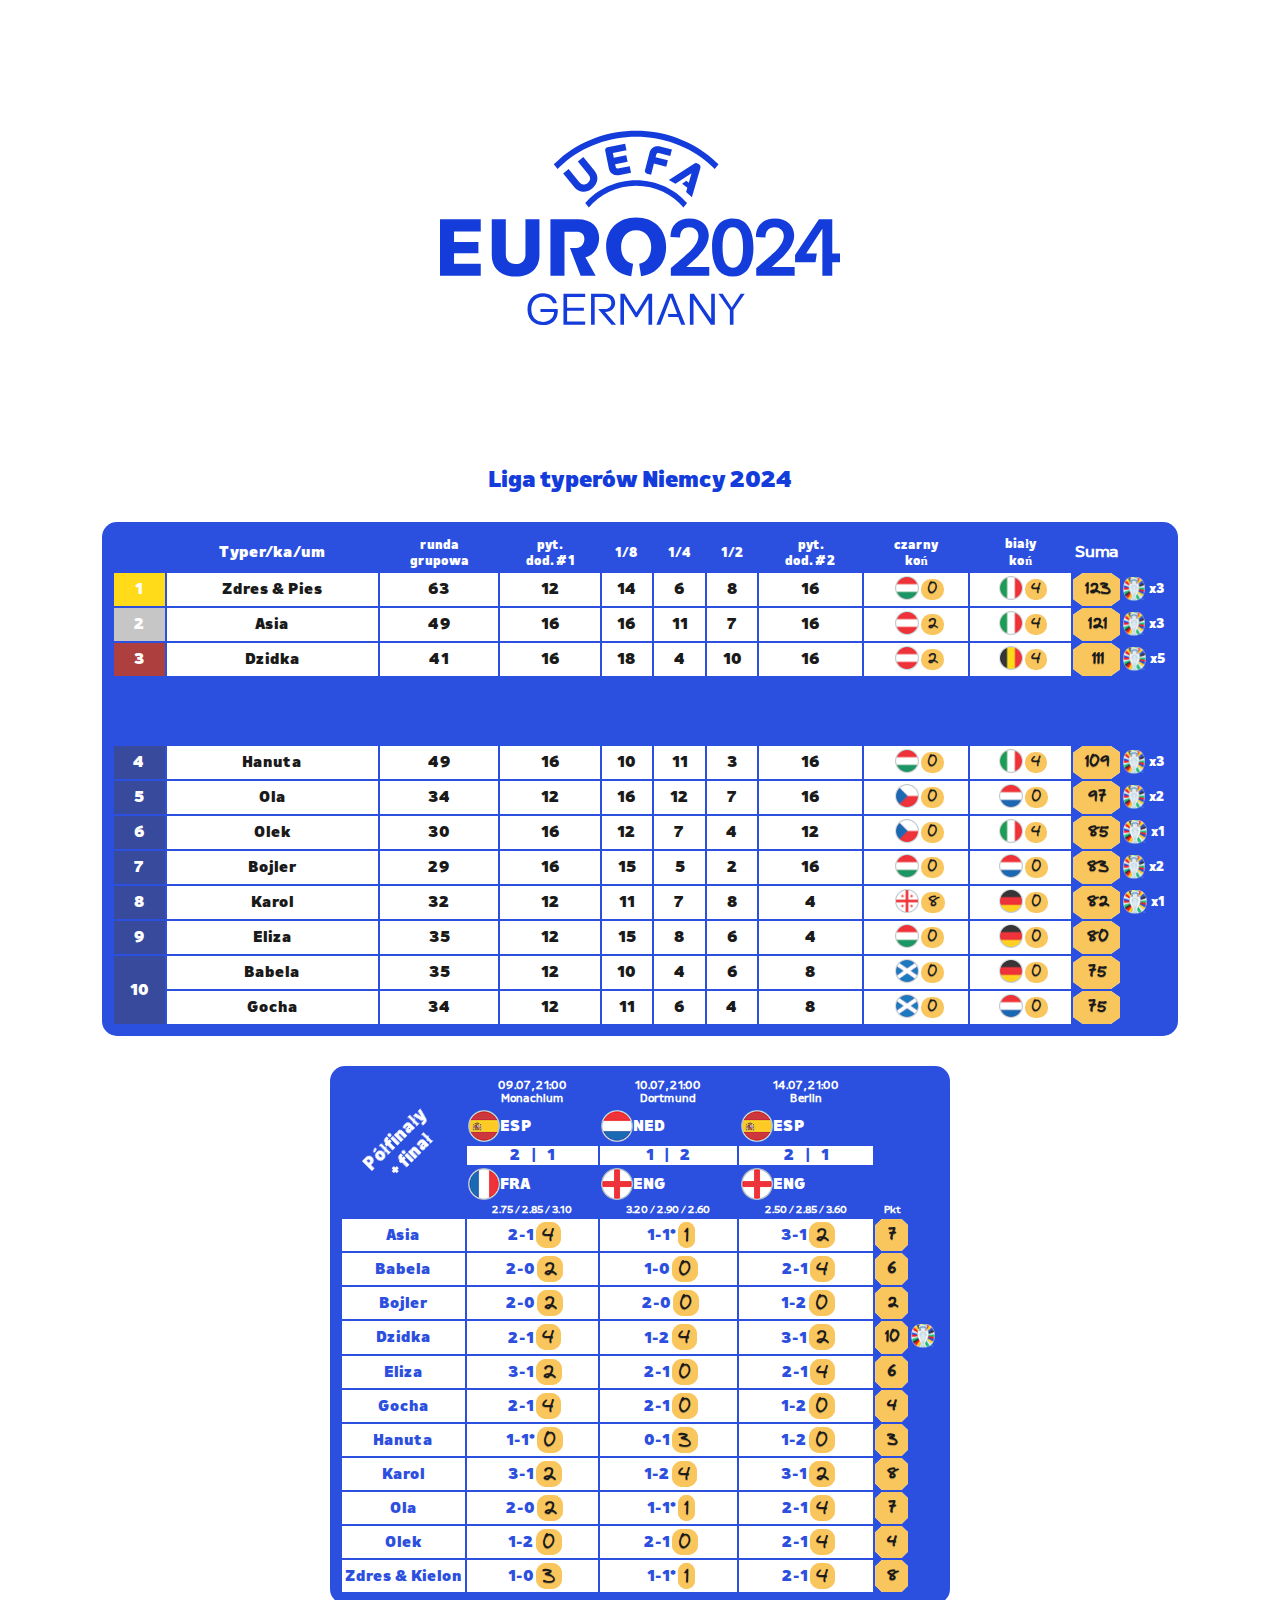
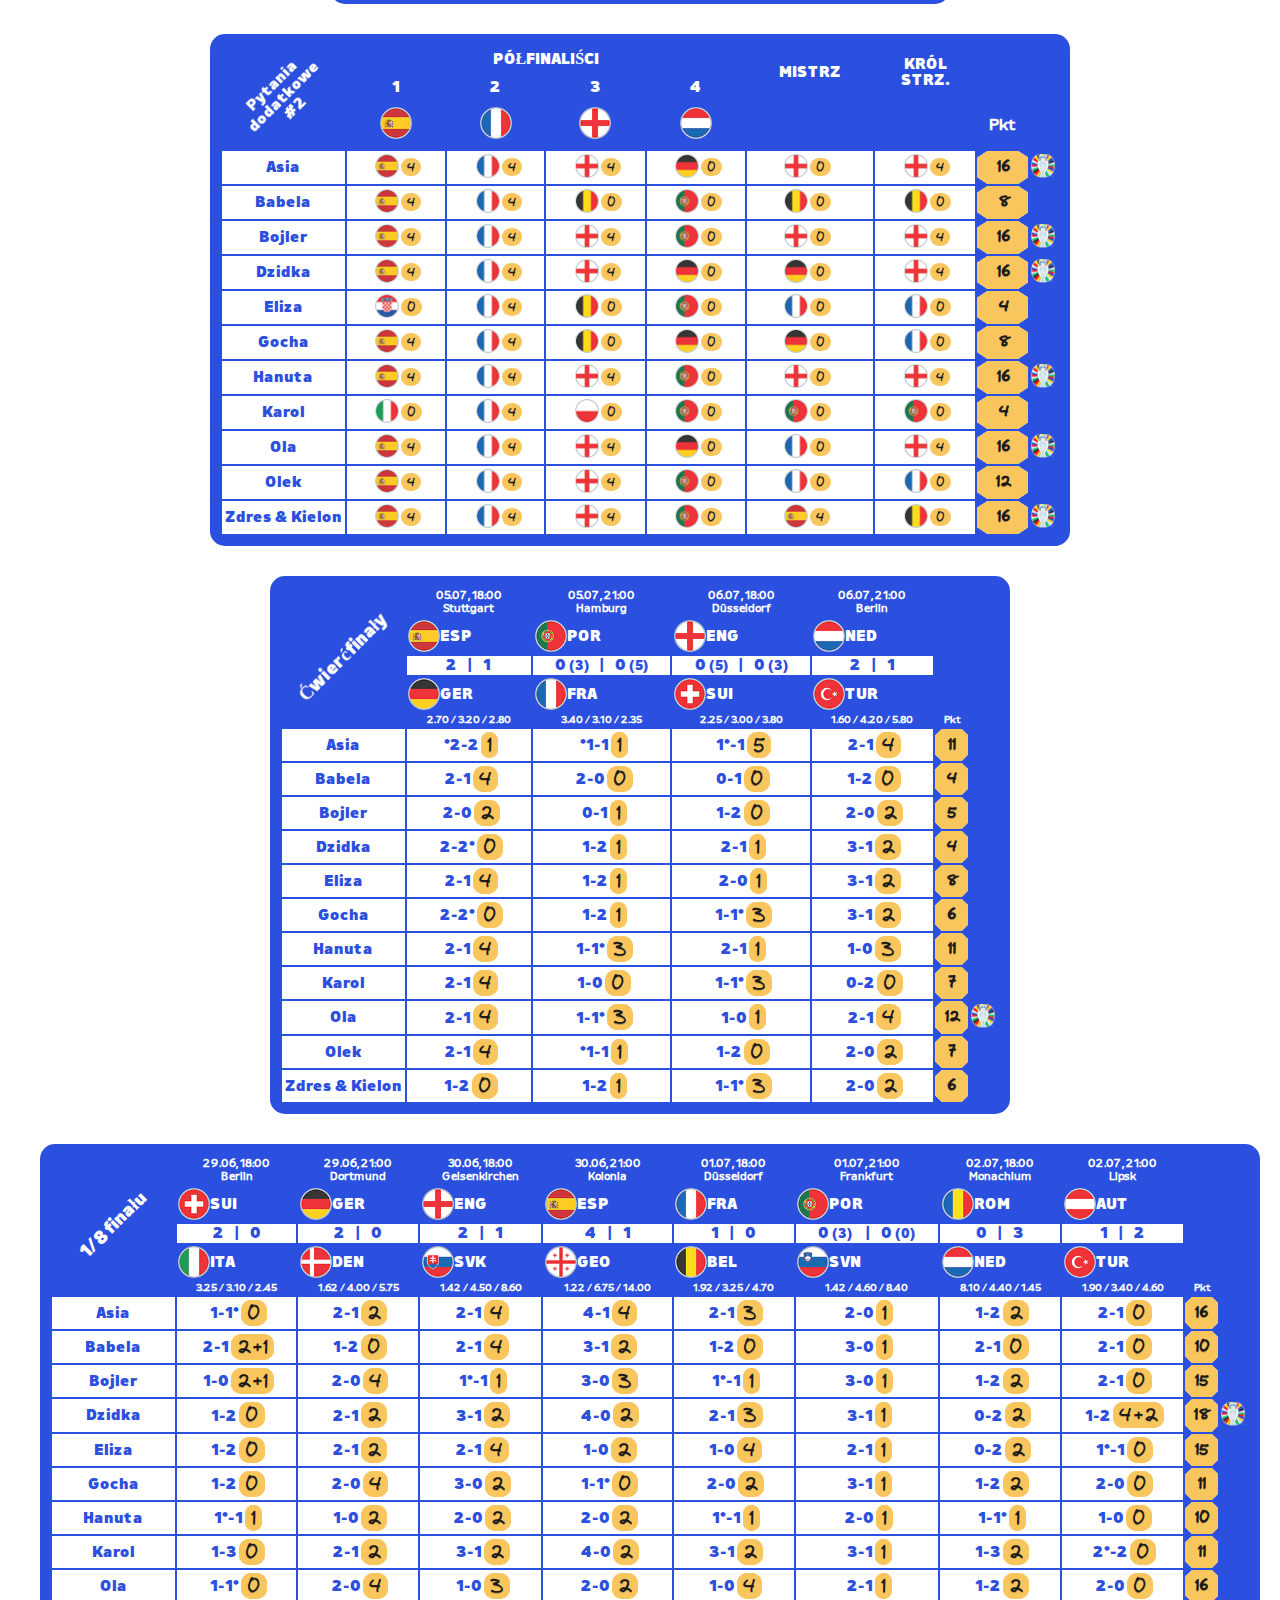
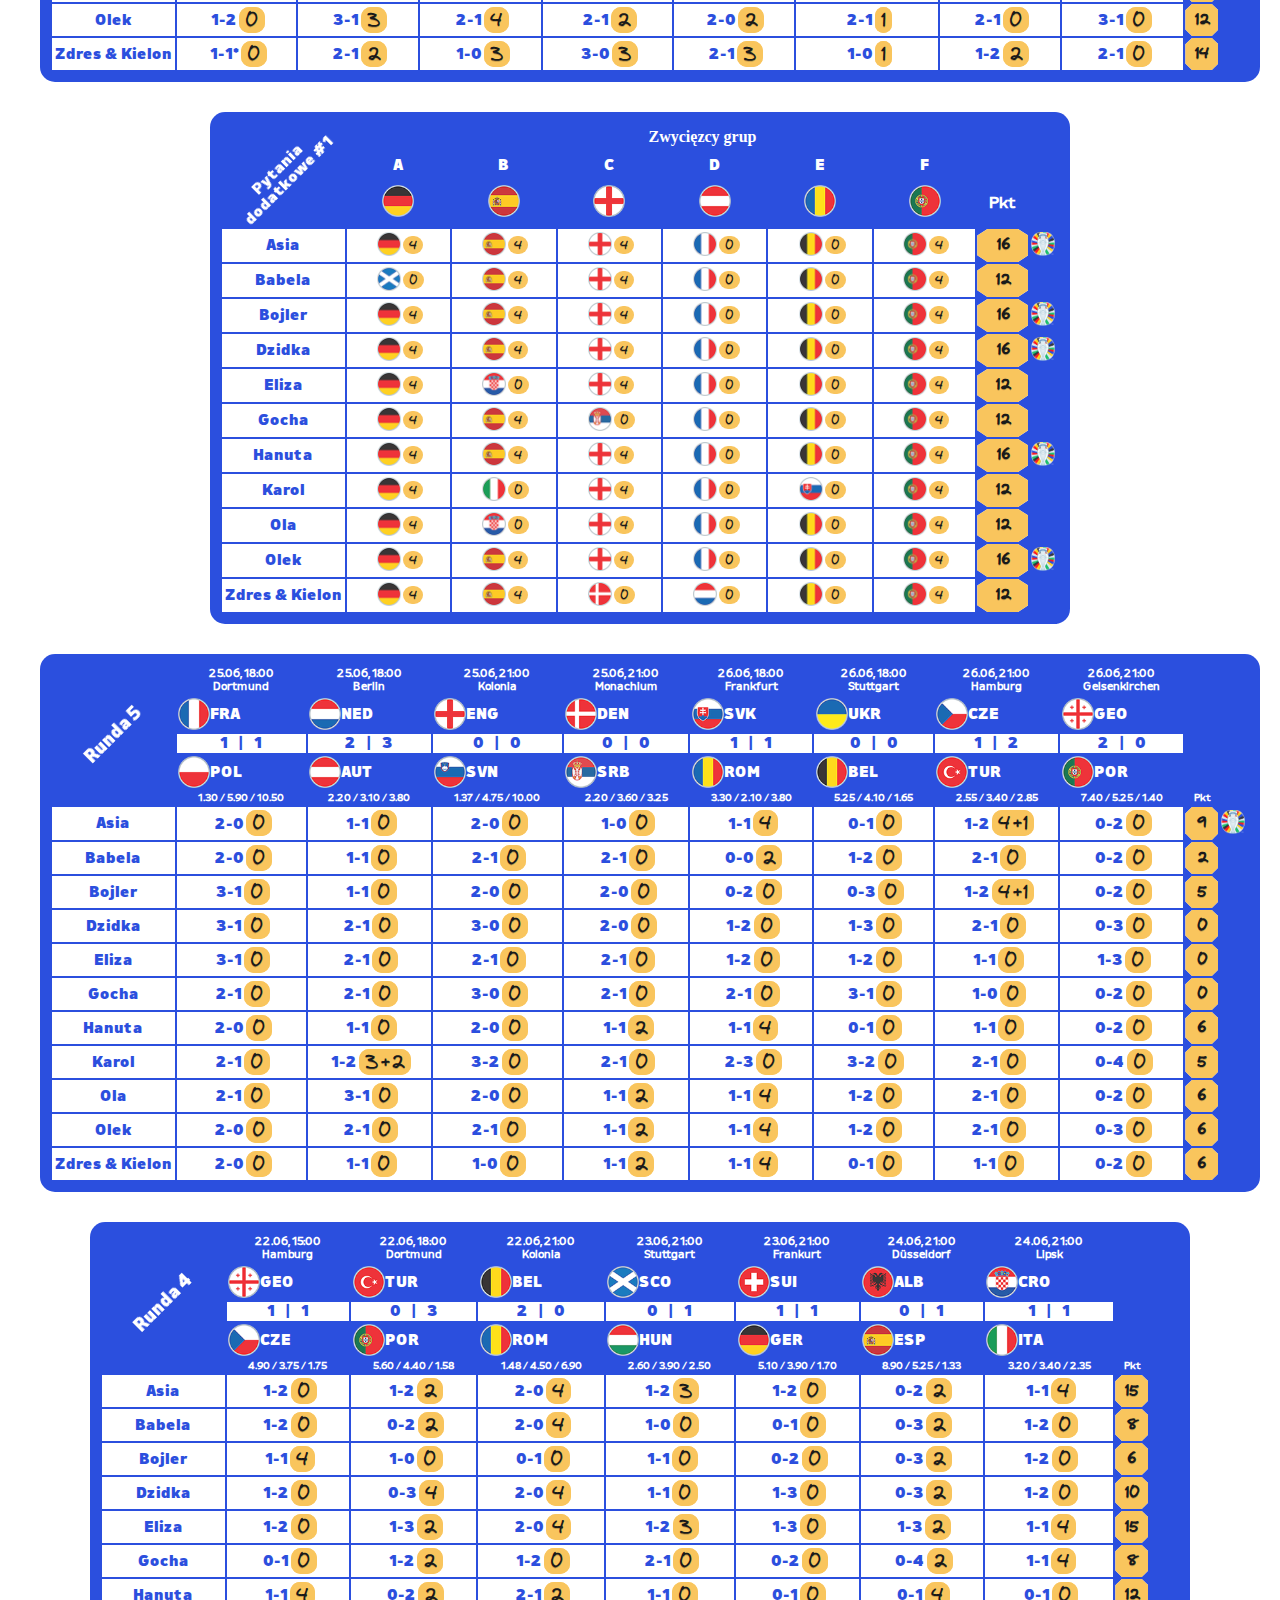
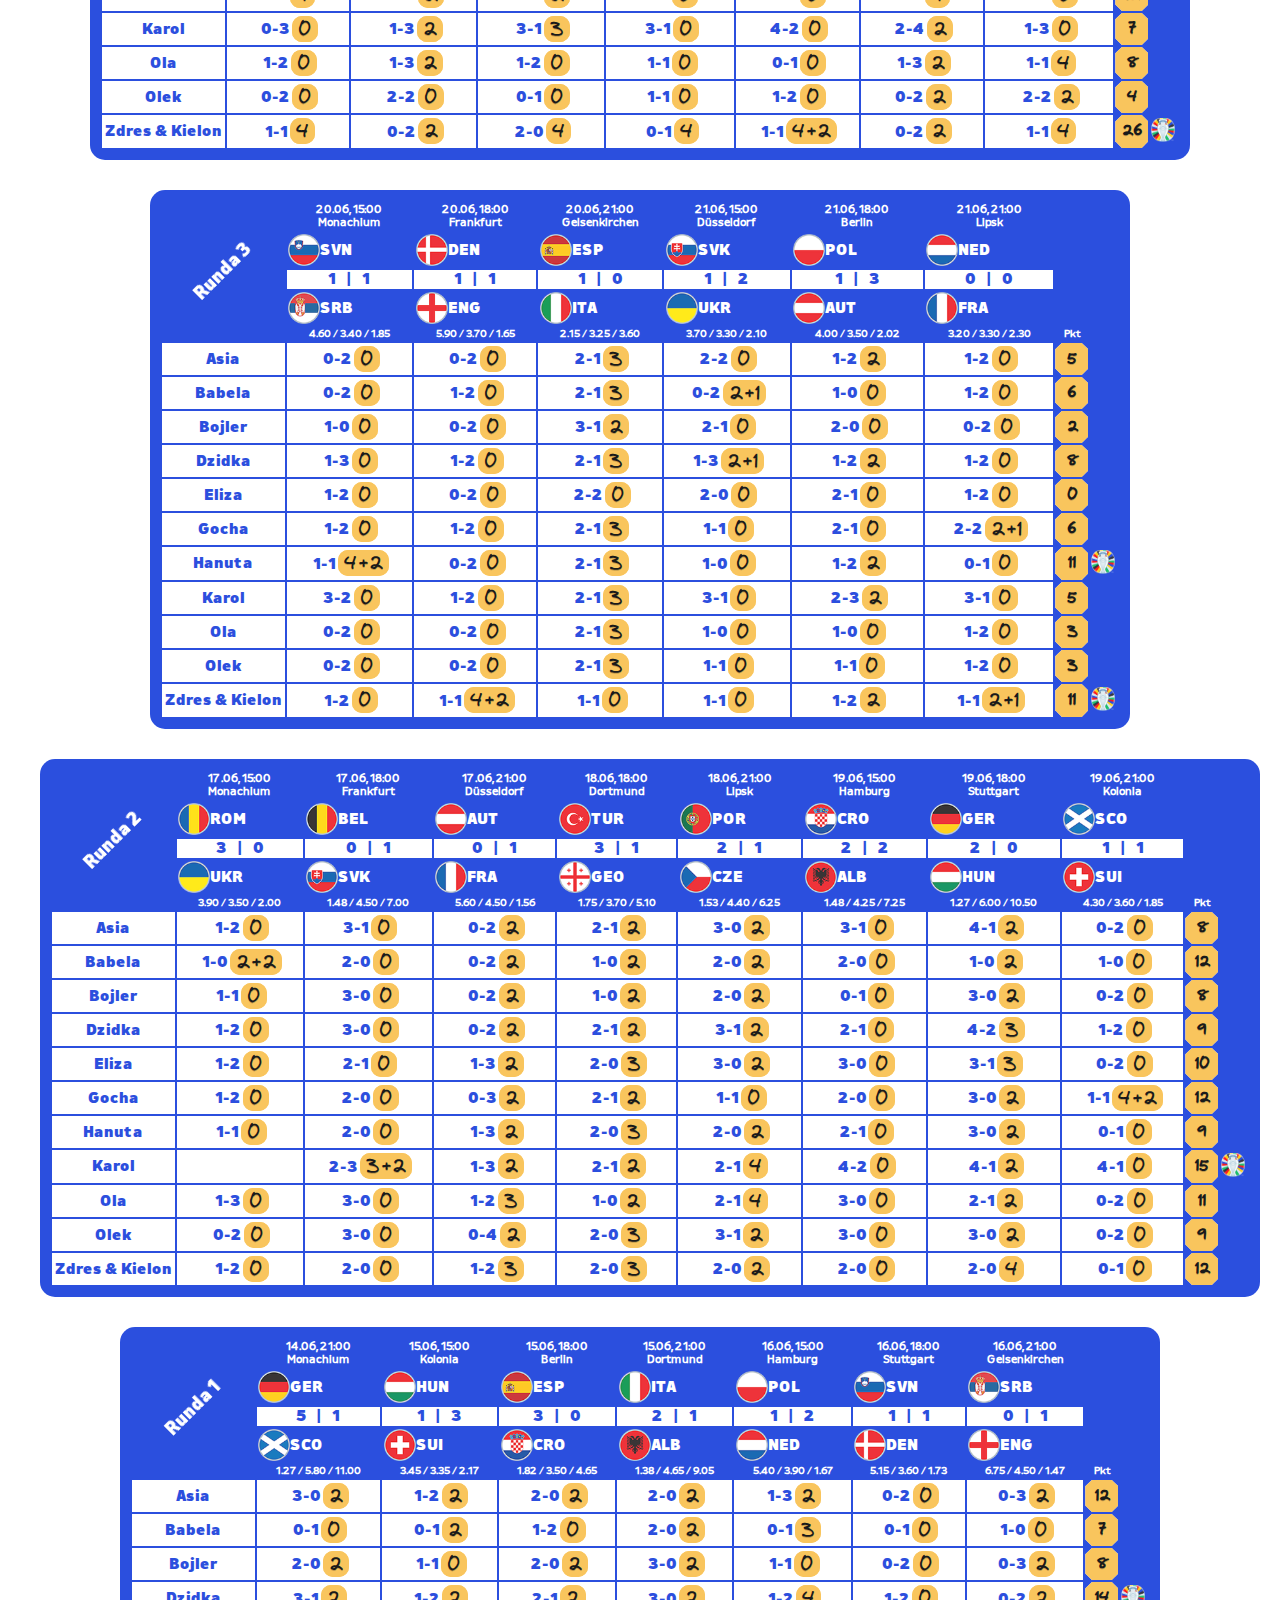
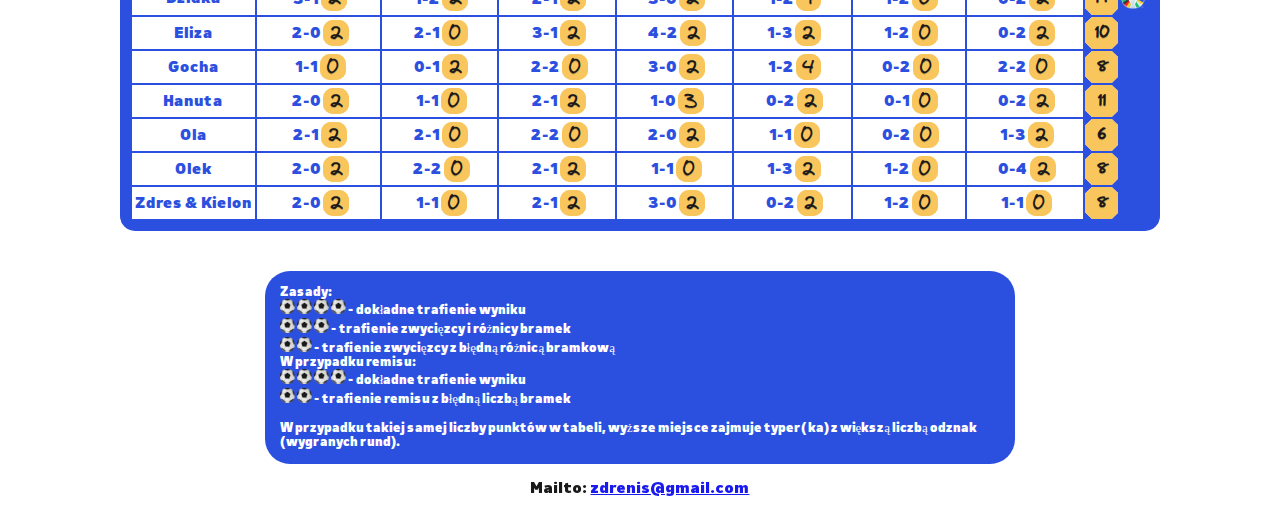
==== commit a21b3aef: "Update" ====
--- a/index.html
+++ b/index.html
@@ -31,14 +31,36 @@
                     <th>Suma</th>
                 </tr>
                 <tr class="tipster_row">
-                    <td rowspan="2">1</td>
+                    <td>1</td>
+                    <td style="background-color: white; color:black;">Zdres & Pies</td>
+                    <td>63</td>
+                    <td>12</td>
+                    <td>14</td>
+                    <td>6</td>
+                    <td>8</td>
+                    <td>16</td>
+                    <td>
+                        <div id="extraTip" class="box"><span><img src="flags/euro2024/HUN.png" /></span><span>0</span>
+                        </div>
+                    </td>
+                    <td>
+                        <div id="extraTip" class="box"><span><img src="flags/euro2024/ITA.png" /></span><span>4</span>
+                        </div>
+                    </td>
+                    <td class="points"><span>123</span></td>
+                    <td style="background-color: #143cdb; color: white">
+                        <div class="box"><img id="badge" src="img/euro2024_cup.png"><span style="font-size: small;">x3</span></div>
+                    </td>
+                </tr>
+                <tr class="tipster_row">
+                    <td>2</td>
                     <td>Asia</td>
                     <td>49</td>
                     <td>16</td>
                     <td>16</td>
                     <td>11</td>
-                    <td>5</td>
-                    <td>12</td>
+                    <td>7</td>
+                    <td>16</td>
                     <td>
                         <div id="extraTip" class="box"><span><img src="flags/euro2024/AUT.png" /></span><span>2</span>
                         </div>
@@ -47,30 +69,9 @@
                         <div id="extraTip" class="box"><span><img src="flags/euro2024/ITA.png" /></span><span>4</span>
                         </div>
                     </td>
-                    <td class="points"><span>115</span></td>
+                    <td class="points"><span>121</span></td>
                     <td style="background-color: #143cdb; color: white">
-                        <div class="box"><img id="badge" src="img/euro2024_cup.png"><span style="font-size: small;">x2</span></div>
-                    </td>
-                </tr>
-                <tr class="tipster_row">
-                    <td style="background-color: white; color:black;">Zdres & Pies</td>
-                    <td>63</td>
-                    <td>12</td>
-                    <td>14</td>
-                    <td>6</td>
-                    <td>4</td>
-                    <td>12</td>
-                    <td>
-                        <div id="extraTip" class="box"><span><img src="flags/euro2024/HUN.png" /></span><span>0</span>
-                        </div>
-                    </td>
-                    <td>
-                        <div id="extraTip" class="box"><span><img src="flags/euro2024/ITA.png" /></span><span>4</span>
-                        </div>
-                    </td>
-                    <td class="points"><span>115</span></td>
-                    <td style="background-color: #143cdb; color: white">
-                        <div class="box"><img id="badge" src="img/euro2024_cup.png"><span style="font-size: small;">x2</span></div>
+                        <div class="box"><img id="badge" src="img/euro2024_cup.png"><span style="font-size: small;">x3</span></div>
                     </td>
                 </tr>
                 <tr class="tipster_row">
@@ -80,8 +81,8 @@
                     <td>16</td>
                     <td>18</td>
                     <td>4</td>
-                    <td>8</td>
-                    <td>12</td>
+                    <td>10</td>
+                    <td>16</td>
                     <td>
                         <div id="extraTip" class="box"><span><img src="flags/euro2024/AUT.png" /></span><span>2</span>
                         </div>
@@ -90,10 +91,16 @@
                         <div id="extraTip" class="box"><span><img src="flags/euro2024/BEL.png" /></span><span>4</span>
                         </div>
                     </td>
-                    <td class="points"><span>105</span></td>
+                    <td class="points"><span>111</span></td>
                     <td style="background-color: #143cdb; color: white">
-                        <div class="box"><img id="badge" src="img/euro2024_cup.png"><span style="font-size: small;">x3</span></div>
-                    </td>
+                        <div class="box"><img id="badge" src="img/euro2024_cup.png"><span style="font-size: small;">x5</span></div>
+                    </td>
+                </tr>
+                <tr class="tipster_row">
+                    <td style="background-color: #143cdb;"></td>
+                </tr>
+                <tr class="tipster_row">
+                    <td style="background-color: #143cdb;"></td>
                 </tr>
                 <tr class="tipster_row">
                     <td>4</td>
@@ -103,7 +110,7 @@
                     <td>10</td>
                     <td>11</td>
                     <td>3</td>
-                    <td>12</td>
+                    <td>16</td>
                     <td>
                         <div id="extraTip" class="box"><span><img src="flags/euro2024/HUN.png" /></span><span>0</span>
                         </div>
@@ -112,9 +119,9 @@
                         <div id="extraTip" class="box"><span><img src="flags/euro2024/ITA.png" /></span><span>4</span>
                         </div>
                     </td>
-                    <td class="points"><span>105</span></td>
+                    <td class="points"><span>109</span></td>
                     <td style="background-color: #143cdb; color: white">
-                        <div class="box"><img id="badge" src="img/euro2024_cup.png"><span style="font-size: small;">x2</span></div>
+                        <div class="box"><img id="badge" src="img/euro2024_cup.png"><span style="font-size: small;">x3</span></div>
                     </td>
                 </tr>
 
@@ -125,8 +132,8 @@
                     <td>12</td>
                     <td>16</td>
                     <td>12</td>
-                    <td>3</td>
-                    <td>12</td>
+                    <td>7</td>
+                    <td>16</td>
                     <td>
                         <div id="extraTip" class="box"><span><img src="flags/euro2024/CZE.png" /></span><span>0</span>
                         </div>
@@ -135,9 +142,9 @@
                         <div id="extraTip" class="box"><span><img src="flags/euro2024/NED.png" /></span><span>0</span>
                         </div>
                     </td>
-                    <td class="points"><span>89</span></td>
+                    <td class="points"><span>97</span></td>
                     <td style="background-color: #143cdb; color: white">
-                        <div class="box"><img id="badge" src="img/euro2024_cup.png"><span style="font-size: small;">x1</span></div>
+                        <div class="box"><img id="badge" src="img/euro2024_cup.png"><span style="font-size: small;">x2</span></div>
                     </td>
                 </tr>
                 <tr class="tipster_row">
@@ -147,7 +154,7 @@
                     <td>16</td>
                     <td>12</td>
                     <td>7</td>
-                    <td>0</td>
+                    <td>4</td>
                     <td>12</td>
                     <td>
                         <div id="extraTip" class="box"><span><img src="flags/euro2024/CZE.png" /></span><span>0</span>
@@ -157,42 +164,20 @@
                         <div id="extraTip" class="box"><span><img src="flags/euro2024/ITA.png" /></span><span>4</span>
                         </div>
                     </td>
-                    <td class="points"><span>81</span></td>
+                    <td class="points"><span>85</span></td>
                     <td style="background-color: #143cdb; color: white">
                         <div class="box"><img id="badge" src="img/euro2024_cup.png"><span style="font-size: small;">x1</span></div>
                     </td>
                 </tr>
                 <tr class="tipster_row">
                     <td>7</td>
-                    <td style="background-color: white; color:black;">Karol</td>
-                    <td>32</td>
-                    <td>12</td>
-                    <td>11</td>
-                    <td>7</td>
-                    <td>6</td>
-                    <td>4</td>
-                    <td>
-                        <div id="extraTip" class="box"><span><img src="flags/euro2024/GEO.png" /></span><span>8</span>
-                        </div>
-                    </td>
-                    <td>
-                        <div id="extraTip" class="box"><span><img src="flags/euro2024/GER.png" /></span><span>0</span>
-                        </div>
-                    </td>
-                    <td class="points"><span>80</span></td>
-                    <td style="background-color: #143cdb; color: white">
-                        <div class="box"><img id="badge" src="img/euro2024_cup.png"><span style="font-size: small;">x1</span></div>
-                    </td>
-                </tr>
-                <tr class="tipster_row">
-                    <td>8</td>
                     <td>Bojler</td>
                     <td>29</td>
                     <td>16</td>
                     <td>15</td>
                     <td>5</td>
                     <td>2</td>
-                    <td>12</td>
+                    <td>16</td>
                     <td>
                         <div id="extraTip" class="box"><span><img src="flags/euro2024/HUN.png" /></span><span>0</span>
                         </div>
@@ -201,12 +186,34 @@
                         <div id="extraTip" class="box"><span><img src="flags/euro2024/NED.png" /></span><span>0</span>
                         </div>
                     </td>
-                    <td class="points"><span>79</span></td>
+                    <td class="points"><span>83</span></td>
+                    <td style="background-color: #143cdb; color: white">
+                        <div class="box"><img id="badge" src="img/euro2024_cup.png"><span style="font-size: small;">x2</span></div>
+                    </td>
+                </tr>
+
+                <tr class="tipster_row">
+                    <td>8</td>
+                    <td style="background-color: white; color:black;">Karol</td>
+                    <td>32</td>
+                    <td>12</td>
+                    <td>11</td>
+                    <td>7</td>
+                    <td>8</td>
+                    <td>4</td>
+                    <td>
+                        <div id="extraTip" class="box"><span><img src="flags/euro2024/GEO.png" /></span><span>8</span>
+                        </div>
+                    </td>
+                    <td>
+                        <div id="extraTip" class="box"><span><img src="flags/euro2024/GER.png" /></span><span>0</span>
+                        </div>
+                    </td>
+                    <td class="points"><span>82</span></td>
                     <td style="background-color: #143cdb; color: white">
                         <div class="box"><img id="badge" src="img/euro2024_cup.png"><span style="font-size: small;">x1</span></div>
                     </td>
                 </tr>
-
 
                 <tr class="tipster_row">
                     <td>9</td>
@@ -215,7 +222,7 @@
                     <td>12</td>
                     <td>15</td>
                     <td>8</td>
-                    <td>2</td>
+                    <td>6</td>
                     <td>4</td>
                     <td>
                         <div id="extraTip" class="box"><span><img src="flags/euro2024/HUN.png" /></span><span>0</span>
@@ -225,10 +232,28 @@
                         <div id="extraTip" class="box"><span><img src="flags/euro2024/GER.png" /></span><span>0</span>
                         </div>
                     </td>
-                    <td class="points"><span>76</span></td>
-                </tr>
-                <tr class="tipster_row">
+                    <td class="points"><span>80</span></td>
+                </tr>
+                <tr class="tipster_row">
+                    <td rowspan="2">10</td>
+                    <td style="background-color: white; color:black;">Babela</td>
+                    <td>35</td>
+                    <td>12</td>
                     <td>10</td>
+                    <td>4</td>
+                    <td>6</td>
+                    <td>8</td>
+                    <td>
+                        <div id="extraTip" class="box"><span><img src="flags/euro2024/SCO.png" /></span><span>0</span>
+                        </div>
+                    </td>
+                    <td>
+                        <div id="extraTip" class="box"><span><img src="flags/euro2024/GER.png" /></span><span>0</span>
+                        </div>
+                    </td>
+                    <td class="points"><span>75</span></td>
+                </tr>
+                <tr class="tipster_row">
                     <td style="background-color: white; color:black;">Gocha</td>
                     <td>34</td>
                     <td>12</td>
@@ -245,25 +270,6 @@
                         </div>
                     </td>
                     <td class="points"><span>75</span></td>
-                </tr>
-                <tr class="tipster_row">
-                    <td>11</td>
-                    <td style="background-color: white; color:black;">Babela</td>
-                    <td>35</td>
-                    <td>12</td>
-                    <td>10</td>
-                    <td>4</td>
-                    <td>2</td>
-                    <td>8</td>
-                    <td>
-                        <div id="extraTip" class="box"><span><img src="flags/euro2024/SCO.png" /></span><span>0</span>
-                        </div>
-                    </td>
-                    <td>
-                        <div id="extraTip" class="box"><span><img src="flags/euro2024/GER.png" /></span><span>0</span>
-                        </div>
-                    </td>
-                    <td class="points"><span>71</span></td>
                 </tr>
 
             </table>
@@ -296,7 +302,7 @@
                     <tr style="background-color: white;">
                         <th><span>2</span><span style="margin-left: 10px; margin-right: 10px;">|</span><span>1</span></th>
                         <th><span>1</span><span style="margin-left: 10px; margin-right: 10px;">|</span><span>2</span></th>
-                        <th><span class="blink_me">2</span><span style="margin-left: 10px; margin-right: 10px;">|</span><span class="blink_me">1</span></th>
+                        <th><span>2</span><span style="margin-left: 10px; margin-right: 10px;">|</span><span>1</span></th>
                     </tr>
                     <tr>
                         <th>
@@ -322,77 +328,80 @@
                         <td><span>2-1</span><span>4</span></td>
                         <td><span>1-1*</span><span>1</span></td>
                         <td><span>3-1</span><span>2</span></td>
-                        <td class="points"><span></span></td>
+                        <td class="points"><span>7</span></td>
                     </tr>
                     <tr class="tipster_row">
                         <td>Babela</td>
                         <td><span>2-0</span><span>2</span></td>
                         <td><span>1-0</span><span>0</span></td>
                         <td><span>2-1</span><span>4</span></td>
-                        <td class="points"><span></span></td>
+                        <td class="points"><span>6</span></td>
                     </tr>
                     <tr class="tipster_row">
                         <td>Bojler</td>
                         <td><span>2-0</span><span>2</span></td>
                         <td><span>2-0</span><span>0</span></td>
                         <td><span>1-2</span><span>0</span></td>
-                        <td class="points"><span></span></td>
+                        <td class="points"><span>2</span></td>
                     </tr>
                     <tr class="tipster_row">
                         <td>Dzidka</td>
                         <td><span>2-1</span><span>4</span></td>
                         <td><span>1-2</span><span>4</span></td>
                         <td><span>3-1</span><span>2</span></td>
-                        <td class="points"><span></span></td>
+                        <td class="points"><span>10</span></td>
+                        <td style="background-color: #143cdb; width: 15px;">
+                            <img id="badge" src="img/euro2024_cup.png">
+                        </td>
                     </tr>
                     <tr class="tipster_row">
                         <td>Eliza</td>
                         <td><span>3-1</span><span>2</span></td>
                         <td><span>2-1</span><span>0</span></td>
                         <td><span>2-1</span><span>4</span></td>
-                        <td class="points"><span></span></td>
+                        <td class="points"><span>6</span></td>
                     </tr>
                     <tr class="tipster_row">
                         <td>Gocha</td>
                         <td><span>2-1</span><span>4</span></td>
                         <td><span>2-1</span><span>0</span></td>
                         <td><span>1-2</span><span>0</span></td>
-                        <td class="points"><span></span></td>
+                        <td class="points"><span>4</span></td>
                     </tr>
                     <tr class="tipster_row">
                         <td>Hanuta</td>
                         <td><span>1-1*</span><span>0</span></td>
                         <td><span>0-1</span><span>3</span></td>
                         <td><span>1-2</span><span>0</span></td>
-                        <td class="points"><span></span></td>
+                        <td class="points"><span>3</span></td>
                     </tr>
                     <tr class="tipster_row">
                         <td>Karol</td>
                         <td><span>3-1</span><span>2</span></td>
                         <td><span>1-2</span><span>4</span></td>
                         <td><span>3-1</span><span>2</span></td>
-                        <td class="points"><span></span></td>
+                        <td class="points"><span>8</span></td>
                     </tr>
                     <tr class="tipster_row">
                         <td>Ola</td>
                         <td><span>2-0</span><span>2</span></td>
                         <td><span>1-1*</span><span>1</span></td>
                         <td><span>2-1</span><span>4</span></td>
-                        <td class="points"><span></span></td>
+                        <td class="points"><span>7</span></td>
                     </tr>
                     <tr class="tipster_row">
                         <td>Olek</td>
                         <td><span>1-2</span><span>0</span></td>
                         <td><span>2-1</span><span>0</span></td>
                         <td><span>2-1</span><span>4</span></td>
-                        <td class="points"><span></span></td>
+                        <td class="points"><span>4</span></td>
                     </tr>
                     <tr class="tipster_row">
                         <td>Zdres & Kielon</td>
                         <td><span>1-0</span><span>3</span></td>
                         <td><span>1-1*</span><span>1</span></td>
                         <td><span>2-1</span><span>4</span></td>
-                        <td class="points"><span></span></td>
+                        <td class="points"><span>8</span></td>
                     </tr>
                 </tbody>
             </table>
@@ -442,12 +451,15 @@
                         <div id="extraTip" class="box"><span><img src="flags/euro2024/GER.png" /></span><span>0</span></div>
                     </td>
                     <td>
-                        <div id="extraTip" class="box"><span><img src="flags/euro2024/ENG.png" /></span></div>
-                    </td>
-                    <td>
-                        <div id="extraTip" class="box"><span><img src="flags/euro2024/ENG.png" /></span></div>
-                    </td>
-                    <td class="points"><span></span></td>
+                        <div id="extraTip" class="box"><span><img src="flags/euro2024/ENG.png" /></span><span>0</span></div>
+                    </td>
+                    <td>
+                        <div id="extraTip" class="box"><span><img src="flags/euro2024/ENG.png" /></span><span>4</span></div>
+                    </td>
+                    <td class="points"><span>16</span></td>
+                    <td style="background-color: #143cdb; width: 15px;">
+                        <img id="badge" src="img/euro2024_cup.png">
+                    </td>
                 </tr>
                 <tr class="tipster_row">
                     <td>Babela</td>
@@ -486,12 +498,15 @@
                         <div id="extraTip" class="box"><span><img src="flags/euro2024/POR.png" /></span><span>0</span></div>
                     </td>
                     <td>
-                        <div id="extraTip" class="box"><span><img src="flags/euro2024/ENG.png" /></span></div>
-                    </td>
-                    <td>
-                        <div id="extraTip" class="box"><span><img src="flags/euro2024/ENG.png" /></span></div>
-                    </td>
-                    <td class="points"><span></span></td>
+                        <div id="extraTip" class="box"><span><img src="flags/euro2024/ENG.png" /></span><span>0</span></div>
+                    </td>
+                    <td>
+                        <div id="extraTip" class="box"><span><img src="flags/euro2024/ENG.png" /></span><span>4</span></div>
+                    </td>
+                    <td class="points"><span>16</span></td>
+                    <td style="background-color: #143cdb; width: 15px;">
+                        <img id="badge" src="img/euro2024_cup.png">
+                    </td>
                 </tr>
                 <tr class="tipster_row">
                     <td>Dzidka</td>
@@ -511,9 +526,12 @@
                         <div id="extraTip" class="box"><span><img src="flags/euro2024/GER.png" /></span><span>0</span></div>
                     </td>
                     <td>
-                        <div id="extraTip" class="box"><span><img src="flags/euro2024/ENG.png" /></span></div>
-                    </td>
-                    <td class="points"><span></span></td>
+                        <div id="extraTip" class="box"><span><img src="flags/euro2024/ENG.png" /></span><span>4</span></div>
+                    </td>
+                    <td class="points"><span>16</span></td>
+                    <td style="background-color: #143cdb; width: 15px;">
+                        <img id="badge" src="img/euro2024_cup.png">
+                    </td>
                 </tr>
                 <tr class="tipster_row">
                     <td>Eliza</td>
@@ -574,12 +592,15 @@
                         <div id="extraTip" class="box"><span><img src="flags/euro2024/POR.png" /></span><span>0</span></div>
                     </td>
                     <td>
-                        <div id="extraTip" class="box"><span><img src="flags/euro2024/ENG.png" /></span></div>
-                    </td>
-                    <td>
-                        <div id="extraTip" class="box"><span><img src="flags/euro2024/ENG.png" /></span></div>
-                    </td>
-                    <td class="points"><span></span></td>
+                        <div id="extraTip" class="box"><span><img src="flags/euro2024/ENG.png" /></span><span>0</span></div>
+                    </td>
+                    <td>
+                        <div id="extraTip" class="box"><span><img src="flags/euro2024/ENG.png" /></span><span>4</span></div>
+                    </td>
+                    <td class="points"><span>16</span></td>
+                    <td style="background-color: #143cdb; width: 15px;">
+                        <img id="badge" src="img/euro2024_cup.png">
+                    </td>
                 </tr>
                 <tr class="tipster_row">
                     <td>Karol</td>
@@ -621,9 +642,12 @@
                         <div id="extraTip" class="box"><span><img src="flags/euro2024/FRA.png" /></span><span>0</span></div>
                     </td>
                     <td>
-                        <div id="extraTip" class="box"><span><img src="flags/euro2024/ENG.png" /></span></div>
-                    </td>
-                    <td class="points"><span></span></td>
+                        <div id="extraTip" class="box"><span><img src="flags/euro2024/ENG.png" /></span><span>4</span></div>
+                    </td>
+                    <td class="points"><span>16</span></td>
+                    <td style="background-color: #143cdb; width: 15px;">
+                        <img id="badge" src="img/euro2024_cup.png">
+                    </td>
                 </tr>
                 <tr class="tipster_row">
                     <td>Olek</td>
@@ -662,12 +686,15 @@
                         <div id="extraTip" class="box"><span><img src="flags/euro2024/POR.png" /></span><span>0</span></div>
                     </td>
                     <td>
-                        <div id="extraTip" class="box"><span><img src="flags/euro2024/ESP.png" /></span></div>
+                        <div id="extraTip" class="box"><span><img src="flags/euro2024/ESP.png" /></span><span>4</span></div>
                     </td>
                     <td>
                         <div id="extraTip" class="box"><span><img src="flags/euro2024/BEL.png" /></span><span>0</span></div>
                     </td>
-                    <td class="points"><span></span></td>
+                    <td class="points"><span>16</span></td>
+                    <td style="background-color: #143cdb; width: 15px;">
+                        <img id="badge" src="img/euro2024_cup.png">
+                    </td>
                 </tr>
             </table>
         </div>
--- a/css/germany2024.css
+++ b/css/germany2024.css
@@ -1,8 +1,8 @@
-
+/*
 #standingsFinals .tipster_row td:nth-of-type(4) span:nth-of-type(2) {
     animation: blinker 2s linear infinite;
 }
-
+*/
 
 body {
     background: white;
@@ -69,7 +69,7 @@
 .blink_me {
     animation: blinker 2s linear infinite;
 }
-/*
+
 #totals tr:nth-of-type(2) td:first-of-type {
     background-color: gold;
     color: white;
@@ -87,7 +87,7 @@
     color: white;
     width: 5%;
 }
-*/
+
 @keyframes blinker {
     50% {
         opacity: 0.0;
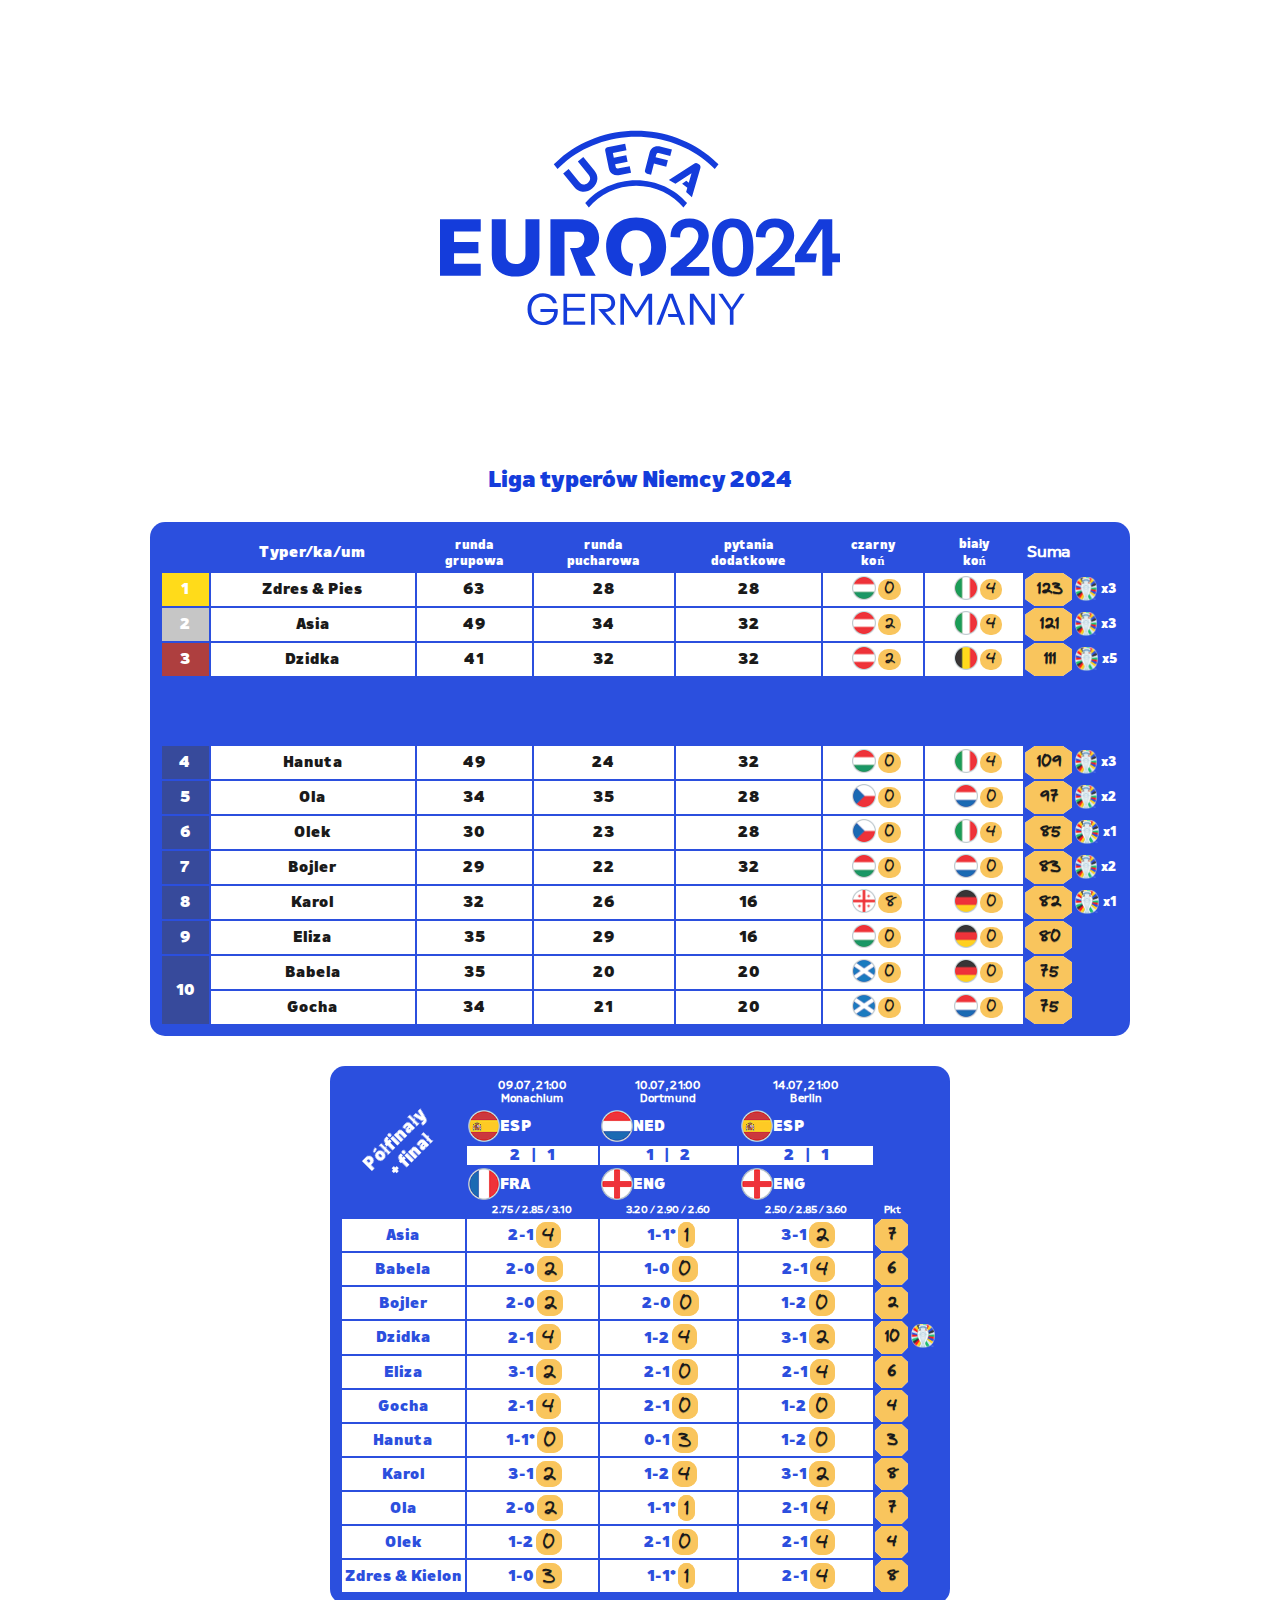
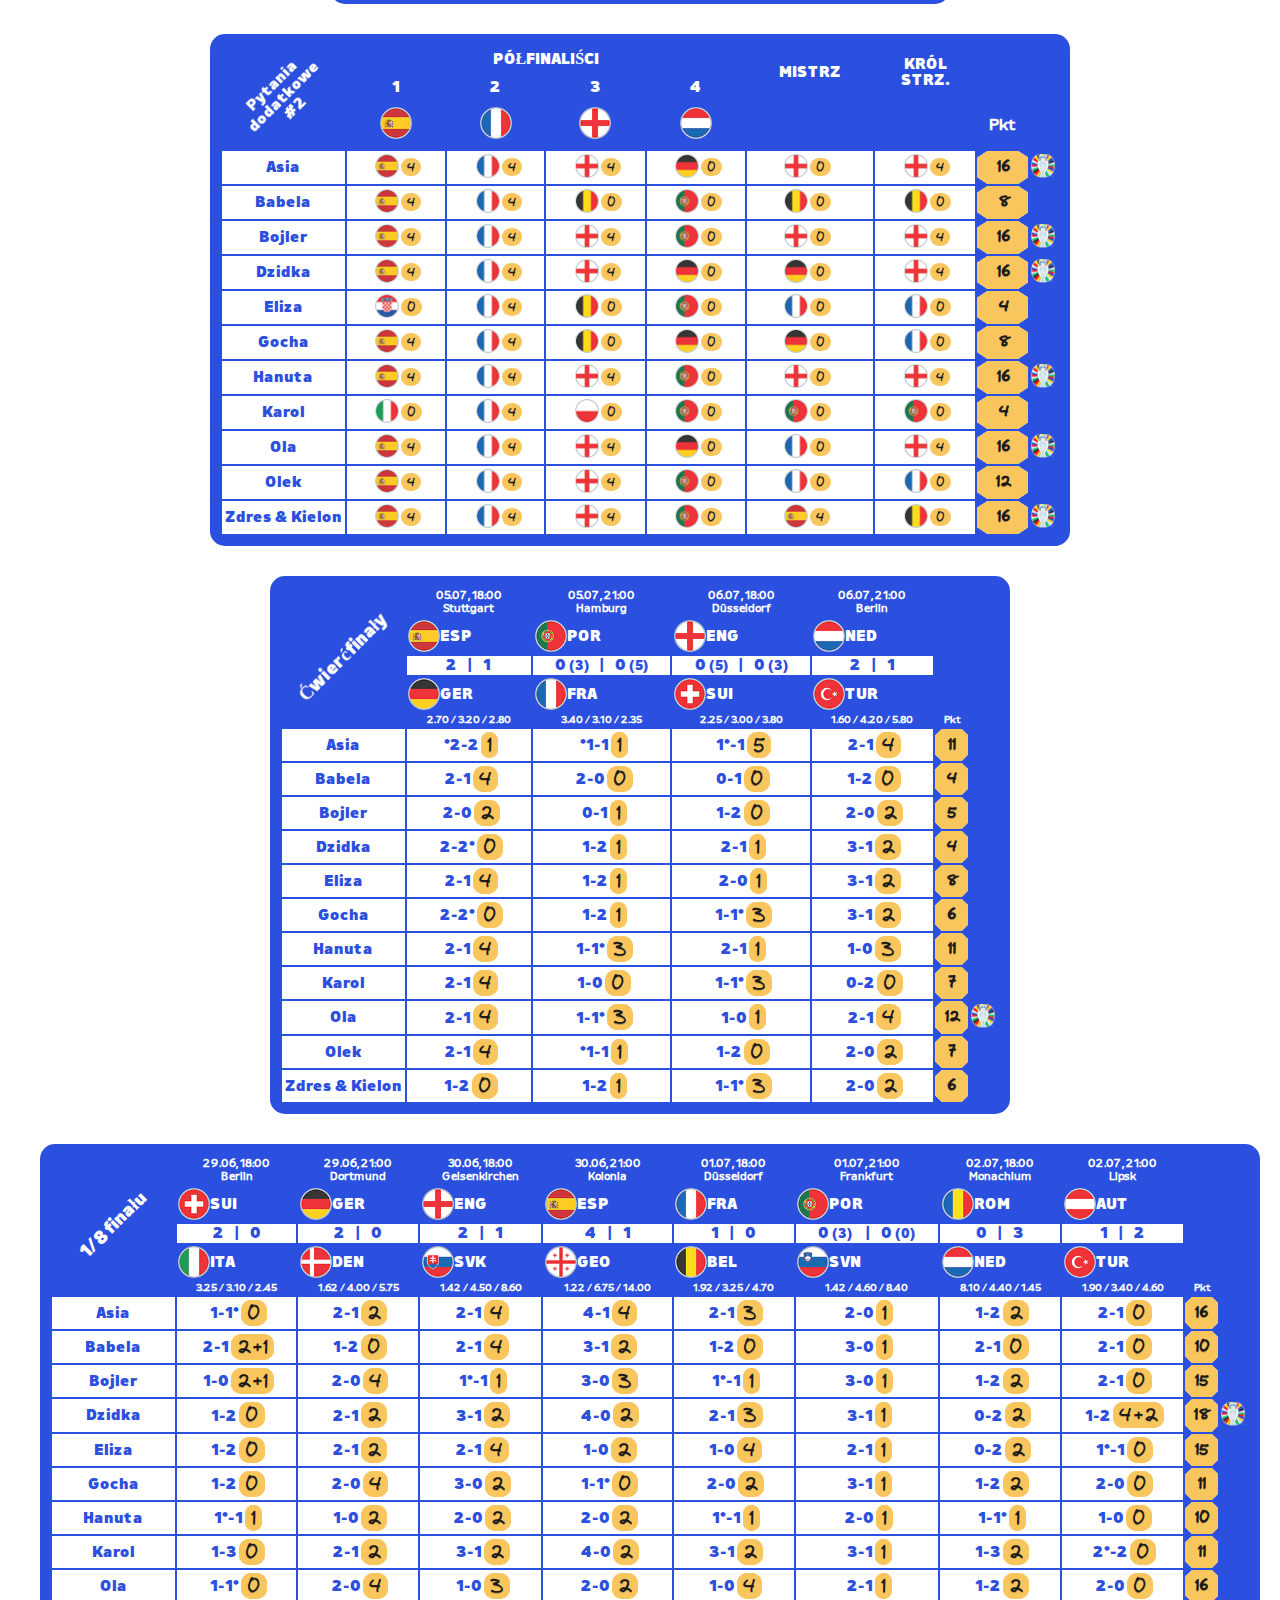
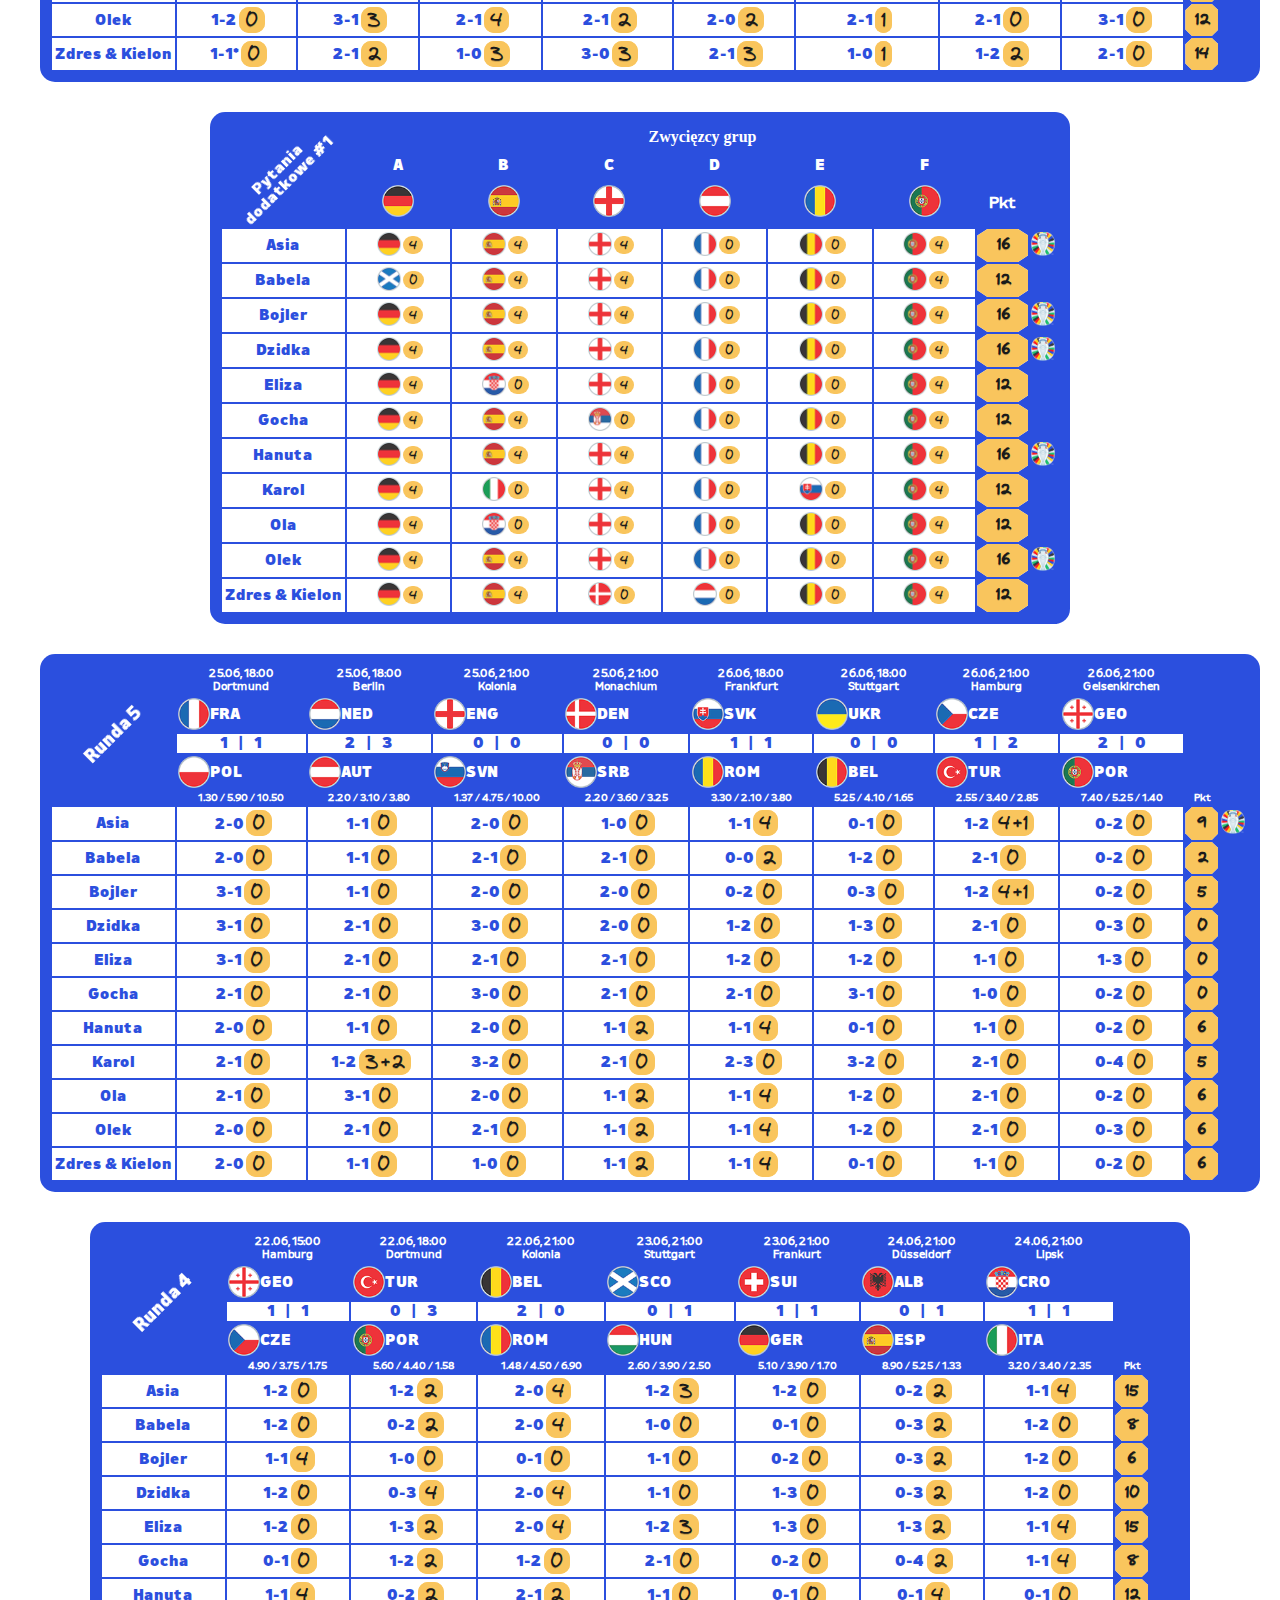
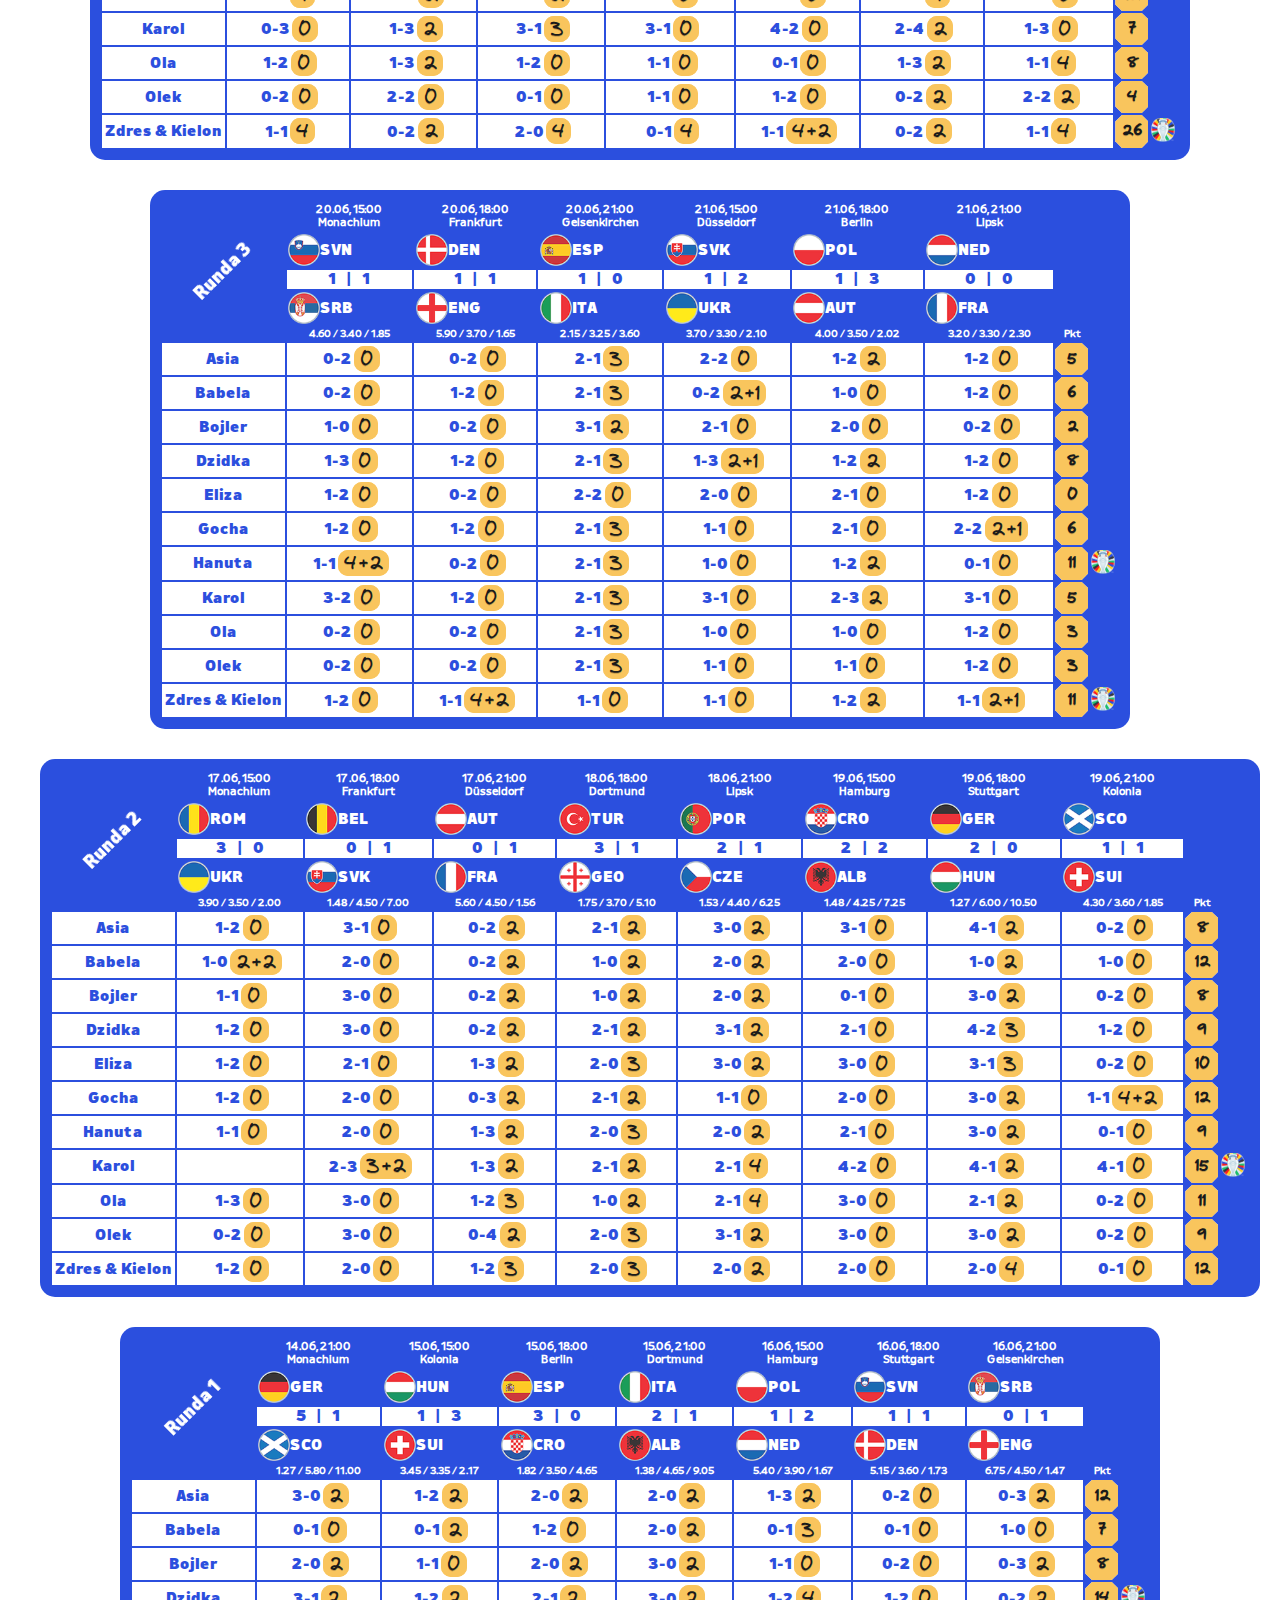
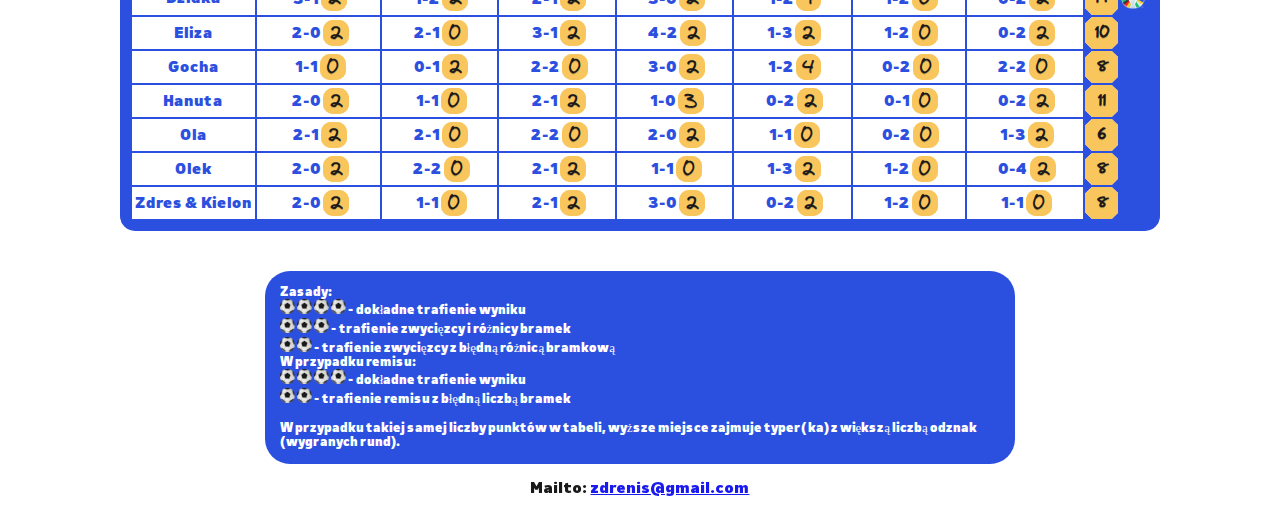
==== commit 7e808737: "Update" ====
--- a/index.html
+++ b/index.html
@@ -21,11 +21,8 @@
                     <th></th>
                     <th><span>Typer/ka/um</span></th>
                     <th><span style="font-size: small;">runda<br>grupowa</span></th>
-                    <th><span style="font-size: small;">pyt.<br>dod. #1</th>
-                    <th><span style="font-size: small;">1/8</span></th>
-                    <th><span style="font-size: small;">1/4</span></th>
-                    <th><span style="font-size: small;">1/2</span></th>
-                    <th><span style="font-size: small;">pyt.<br>dod. #2</th>
+                    <th><span style="font-size: small;">runda<br>pucharowa</th>
+                    <th><span style="font-size: small;">pytania<br>dodatkowe</th>
                     <th><span style="font-size: small;">czarny<br>koń</span></th>
                     <th><span style="font-size: small;">biały<br>koń</span></th>
                     <th>Suma</th>
@@ -34,11 +31,8 @@
                     <td>1</td>
                     <td style="background-color: white; color:black;">Zdres & Pies</td>
                     <td>63</td>
-                    <td>12</td>
-                    <td>14</td>
-                    <td>6</td>
-                    <td>8</td>
-                    <td>16</td>
+                    <td>28</td>
+                    <td>28</td>
                     <td>
                         <div id="extraTip" class="box"><span><img src="flags/euro2024/HUN.png" /></span><span>0</span>
                         </div>
@@ -56,11 +50,8 @@
                     <td>2</td>
                     <td>Asia</td>
                     <td>49</td>
-                    <td>16</td>
-                    <td>16</td>
-                    <td>11</td>
-                    <td>7</td>
-                    <td>16</td>
+                    <td>34</td>
+                    <td>32</td>
                     <td>
                         <div id="extraTip" class="box"><span><img src="flags/euro2024/AUT.png" /></span><span>2</span>
                         </div>
@@ -78,11 +69,8 @@
                     <td>3</td>
                     <td>Dzidka</td>
                     <td>41</td>
-                    <td>16</td>
-                    <td>18</td>
-                    <td>4</td>
-                    <td>10</td>
-                    <td>16</td>
+                    <td>32</td>
+                    <td>32</td>
                     <td>
                         <div id="extraTip" class="box"><span><img src="flags/euro2024/AUT.png" /></span><span>2</span>
                         </div>
@@ -106,11 +94,8 @@
                     <td>4</td>
                     <td style="background-color: white; color:black;">Hanuta</td>
                     <td>49</td>
-                    <td>16</td>
-                    <td>10</td>
-                    <td>11</td>
-                    <td>3</td>
-                    <td>16</td>
+                    <td>24</td>
+                    <td>32</td>
                     <td>
                         <div id="extraTip" class="box"><span><img src="flags/euro2024/HUN.png" /></span><span>0</span>
                         </div>
@@ -129,11 +114,8 @@
                     <td>5</td>
                     <td style="background-color: white; color:black;">Ola</td>
                     <td>34</td>
-                    <td>12</td>
-                    <td>16</td>
-                    <td>12</td>
-                    <td>7</td>
-                    <td>16</td>
+                    <td>35</td>
+                    <td>28</td>
                     <td>
                         <div id="extraTip" class="box"><span><img src="flags/euro2024/CZE.png" /></span><span>0</span>
                         </div>
@@ -151,11 +133,8 @@
                     <td>6</td>
                     <td style="background-color: white; color:black;">Olek</td>
                     <td>30</td>
-                    <td>16</td>
-                    <td>12</td>
-                    <td>7</td>
-                    <td>4</td>
-                    <td>12</td>
+                    <td>23</td>
+                    <td>28</td>
                     <td>
                         <div id="extraTip" class="box"><span><img src="flags/euro2024/CZE.png" /></span><span>0</span>
                         </div>
@@ -173,11 +152,8 @@
                     <td>7</td>
                     <td>Bojler</td>
                     <td>29</td>
-                    <td>16</td>
-                    <td>15</td>
-                    <td>5</td>
-                    <td>2</td>
-                    <td>16</td>
+                    <td>22</td>
+                    <td>32</td>
                     <td>
                         <div id="extraTip" class="box"><span><img src="flags/euro2024/HUN.png" /></span><span>0</span>
                         </div>
@@ -196,11 +172,8 @@
                     <td>8</td>
                     <td style="background-color: white; color:black;">Karol</td>
                     <td>32</td>
-                    <td>12</td>
-                    <td>11</td>
-                    <td>7</td>
-                    <td>8</td>
-                    <td>4</td>
+                    <td>26</td>
+                    <td>16</td>
                     <td>
                         <div id="extraTip" class="box"><span><img src="flags/euro2024/GEO.png" /></span><span>8</span>
                         </div>
@@ -219,11 +192,8 @@
                     <td>9</td>
                     <td style="background-color: white; color:black;">Eliza</td>
                     <td>35</td>
-                    <td>12</td>
-                    <td>15</td>
-                    <td>8</td>
-                    <td>6</td>
-                    <td>4</td>
+                    <td>29</td>
+                    <td>16</td>
                     <td>
                         <div id="extraTip" class="box"><span><img src="flags/euro2024/HUN.png" /></span><span>0</span>
                         </div>
@@ -238,11 +208,8 @@
                     <td rowspan="2">10</td>
                     <td style="background-color: white; color:black;">Babela</td>
                     <td>35</td>
-                    <td>12</td>
-                    <td>10</td>
-                    <td>4</td>
-                    <td>6</td>
-                    <td>8</td>
+                    <td>20</td>
+                    <td>20</td>
                     <td>
                         <div id="extraTip" class="box"><span><img src="flags/euro2024/SCO.png" /></span><span>0</span>
                         </div>
@@ -256,11 +223,8 @@
                 <tr class="tipster_row">
                     <td style="background-color: white; color:black;">Gocha</td>
                     <td>34</td>
-                    <td>12</td>
-                    <td>11</td>
-                    <td>6</td>
-                    <td>4</td>
-                    <td>8</td>
+                    <td>21</td>
+                    <td>20</td>
                     <td>
                         <div id="extraTip" class="box"><span><img src="flags/euro2024/SCO.png" /></span><span>0</span>
                         </div>
--- a/css/germany2024.css
+++ b/css/germany2024.css
@@ -260,7 +260,7 @@
 }
 
 #totals {
-    width: 88%;
+    width: 80%;
 }
 
 #totals .tipster_row td {
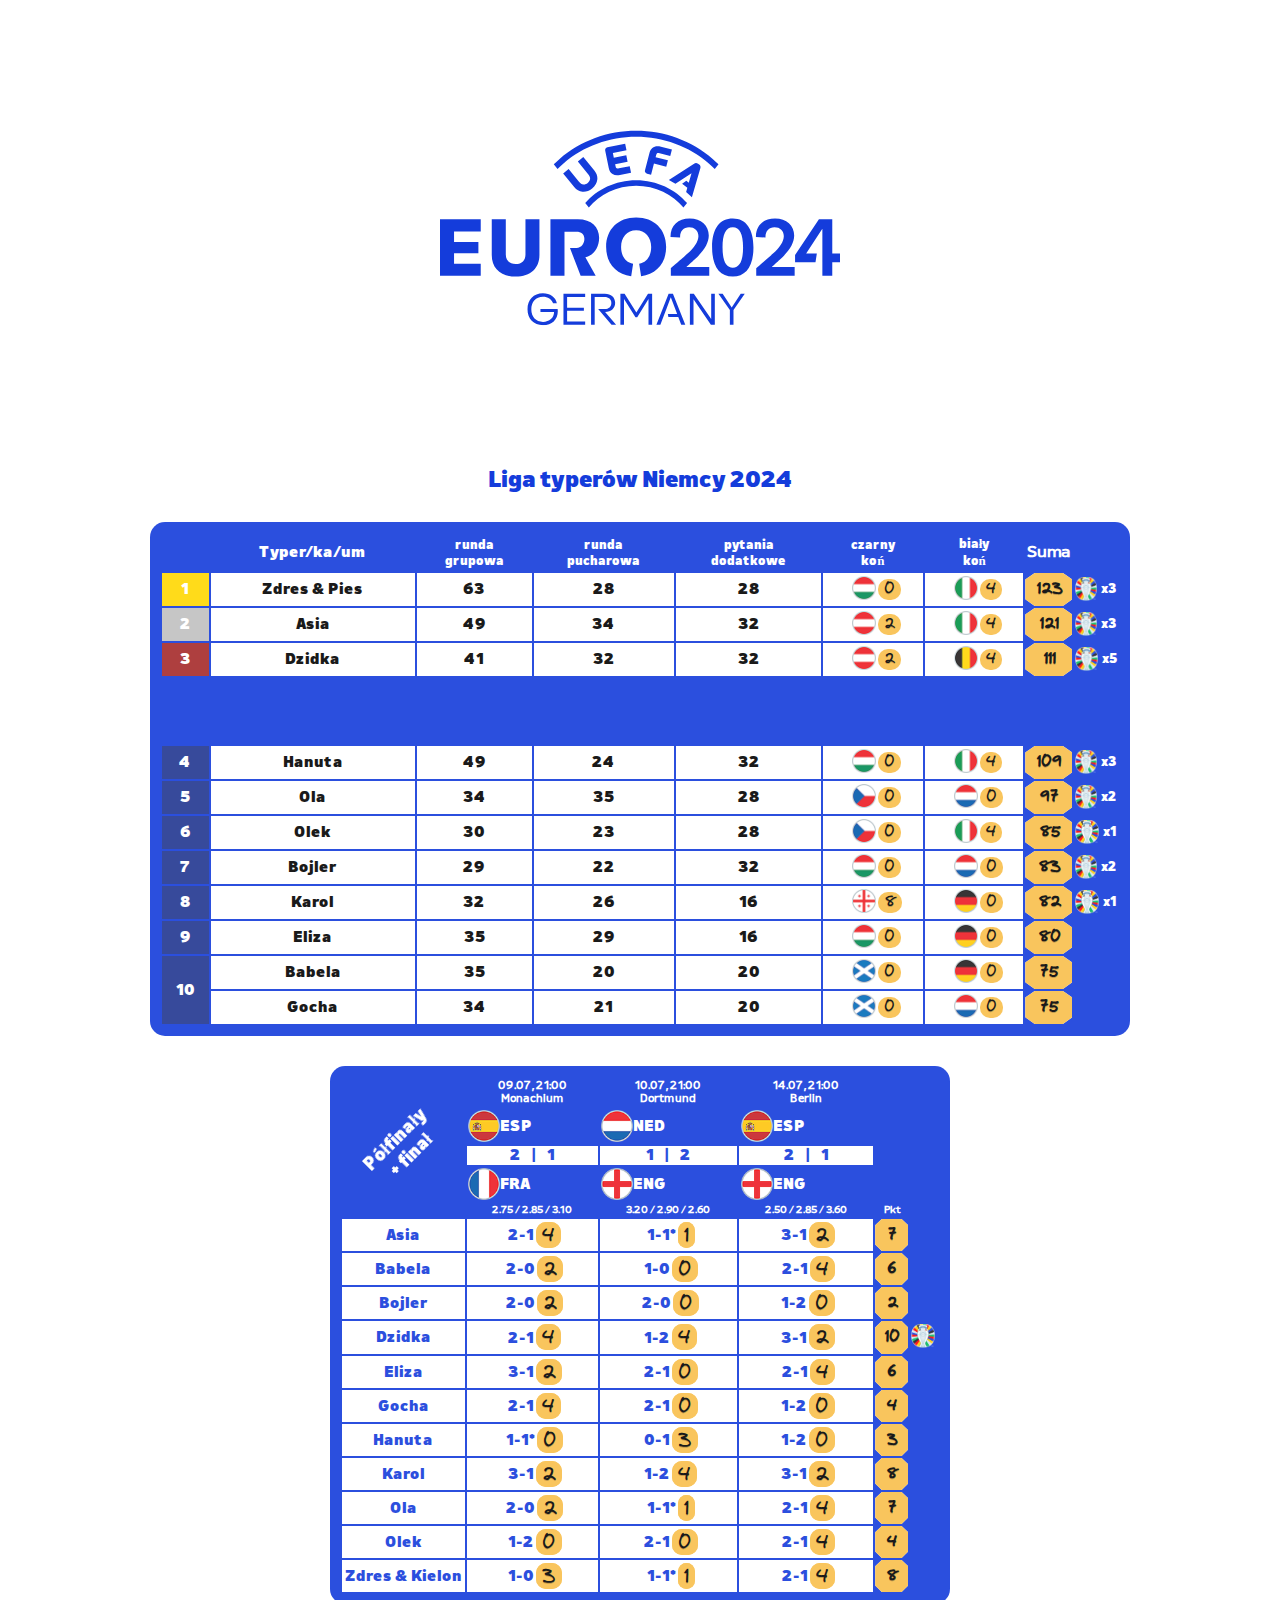
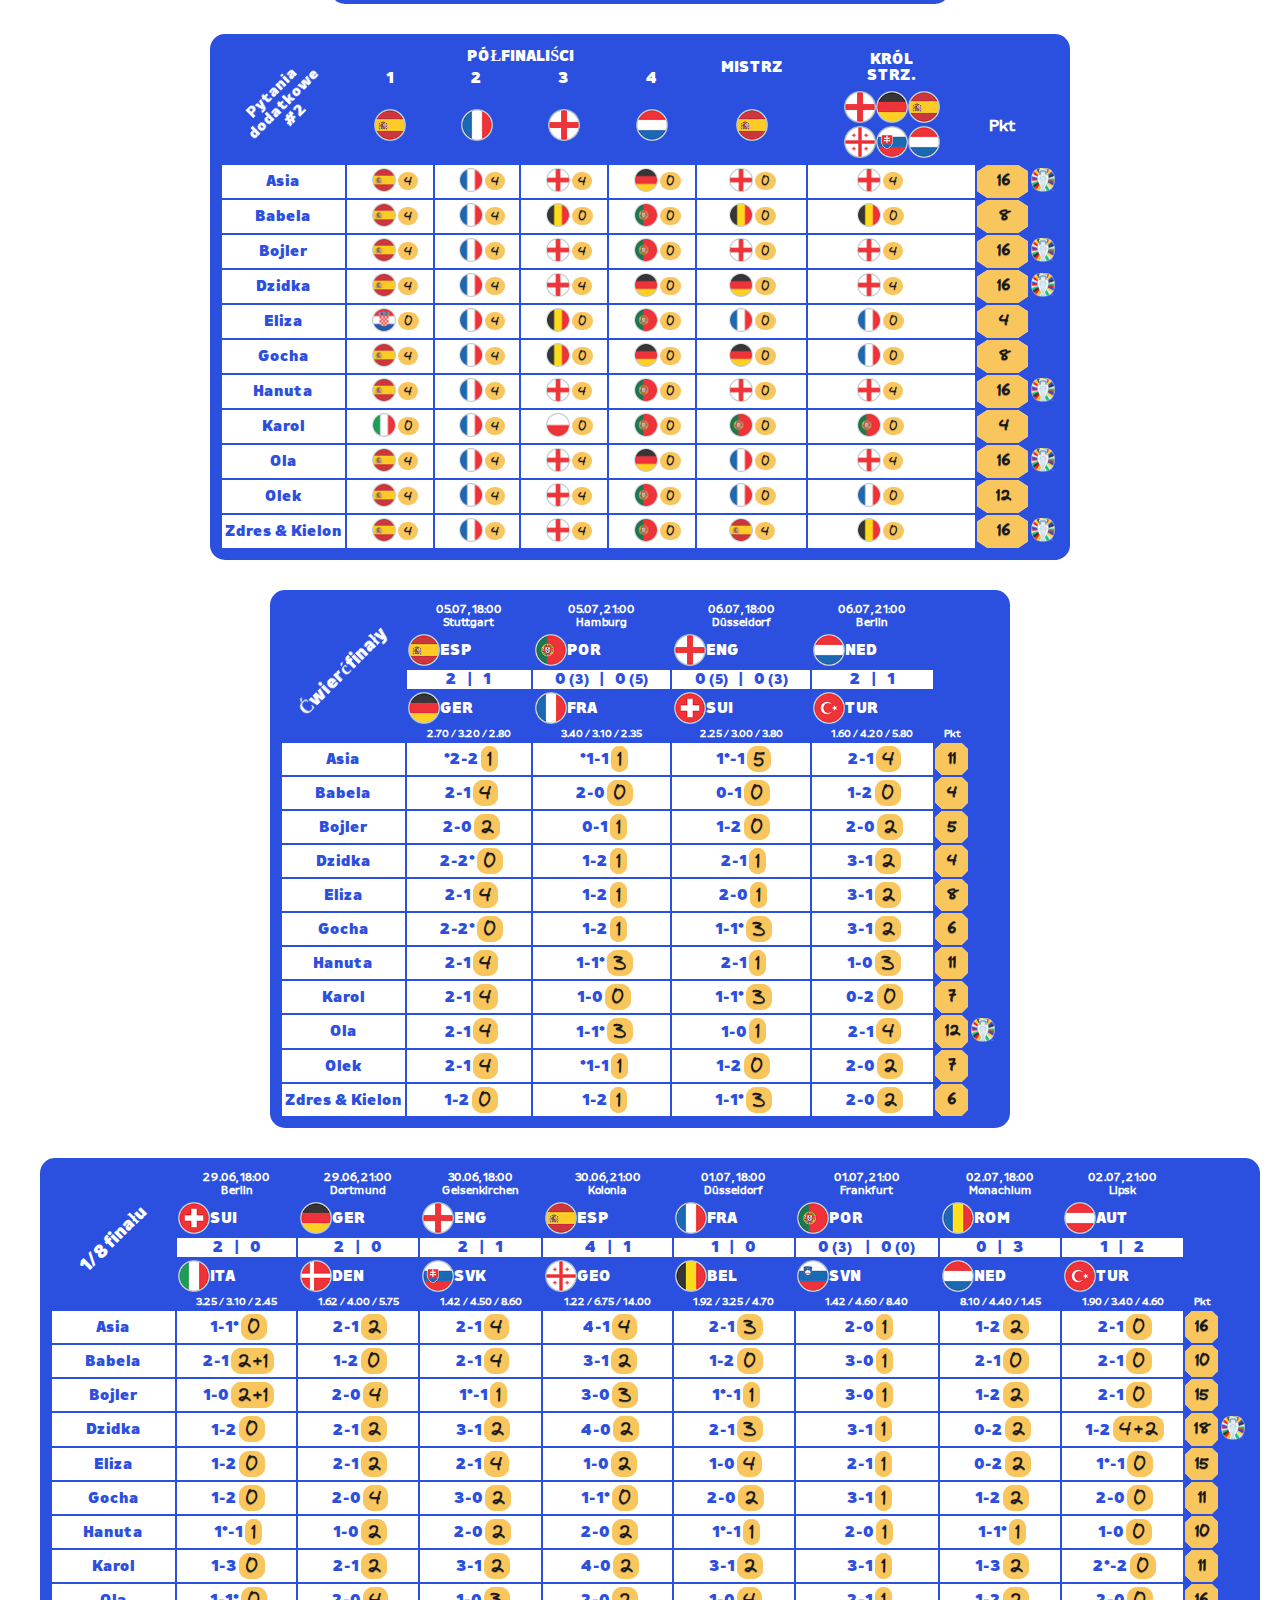
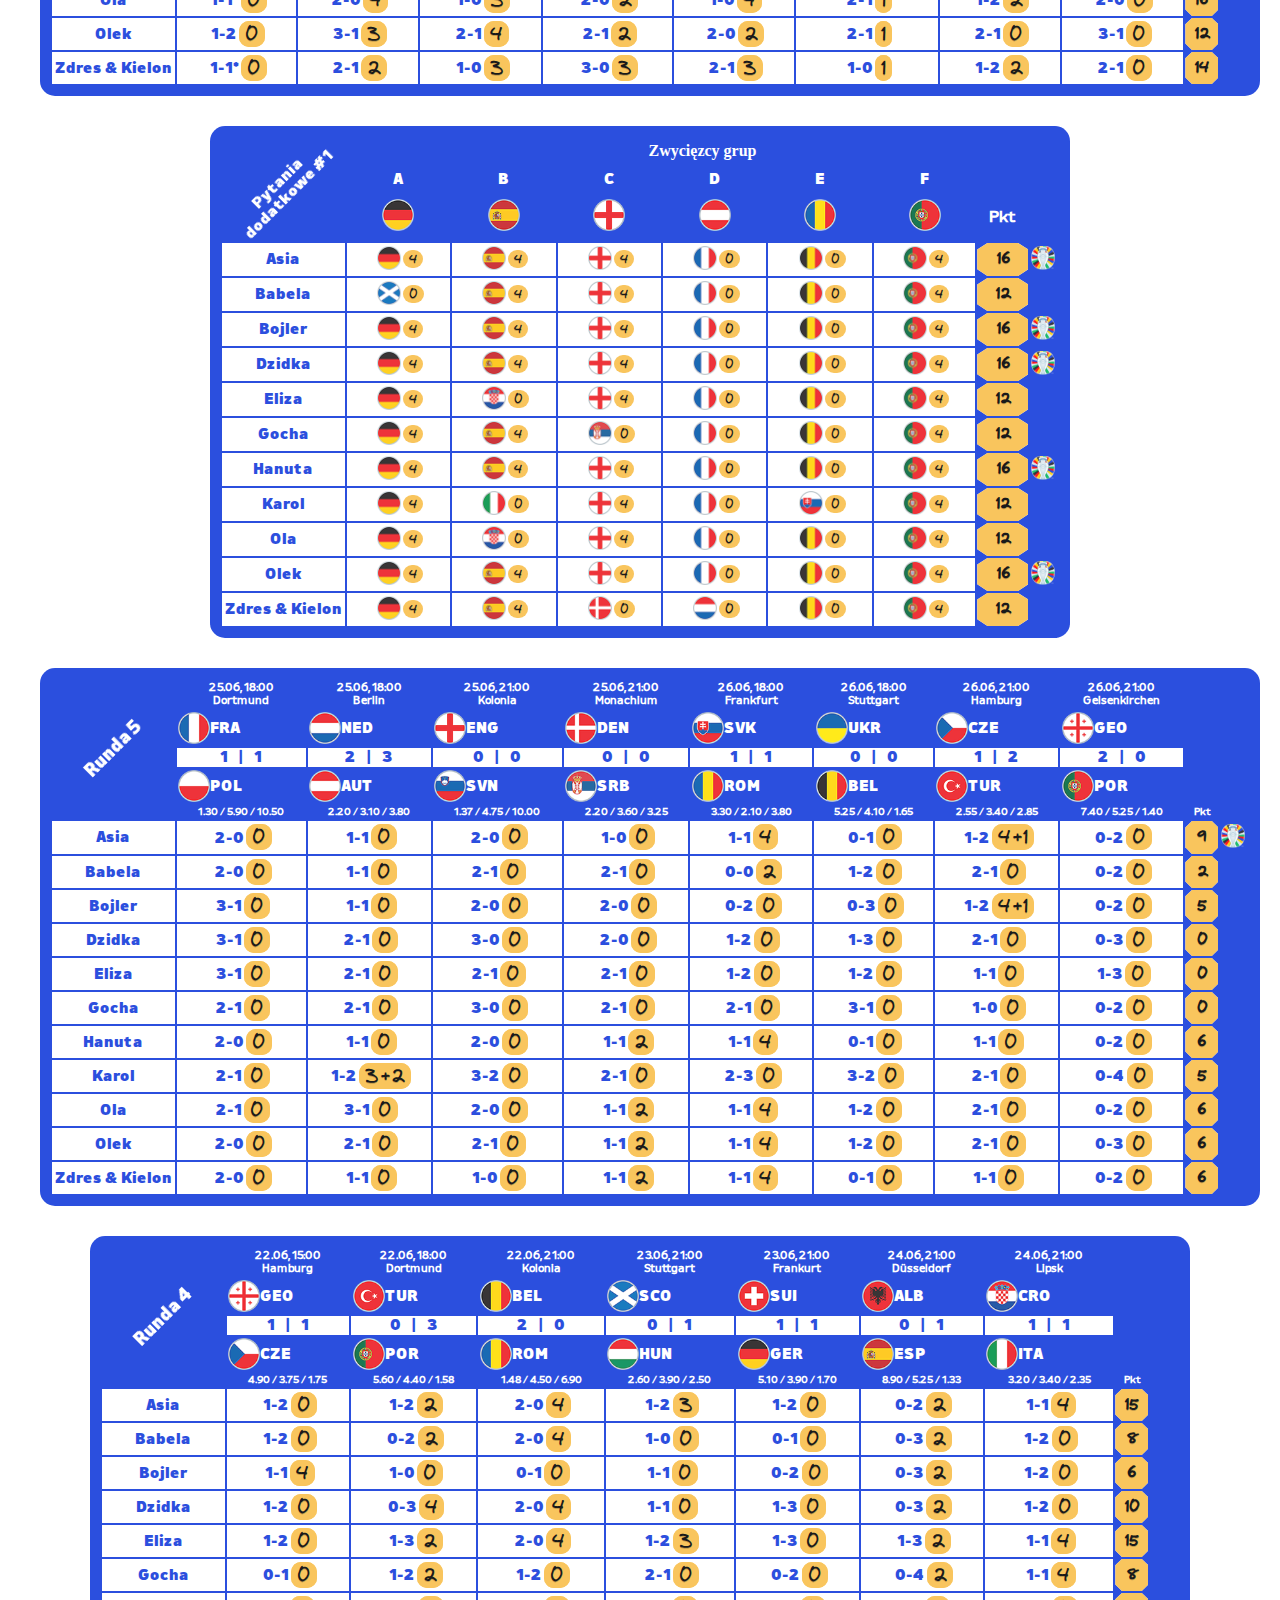
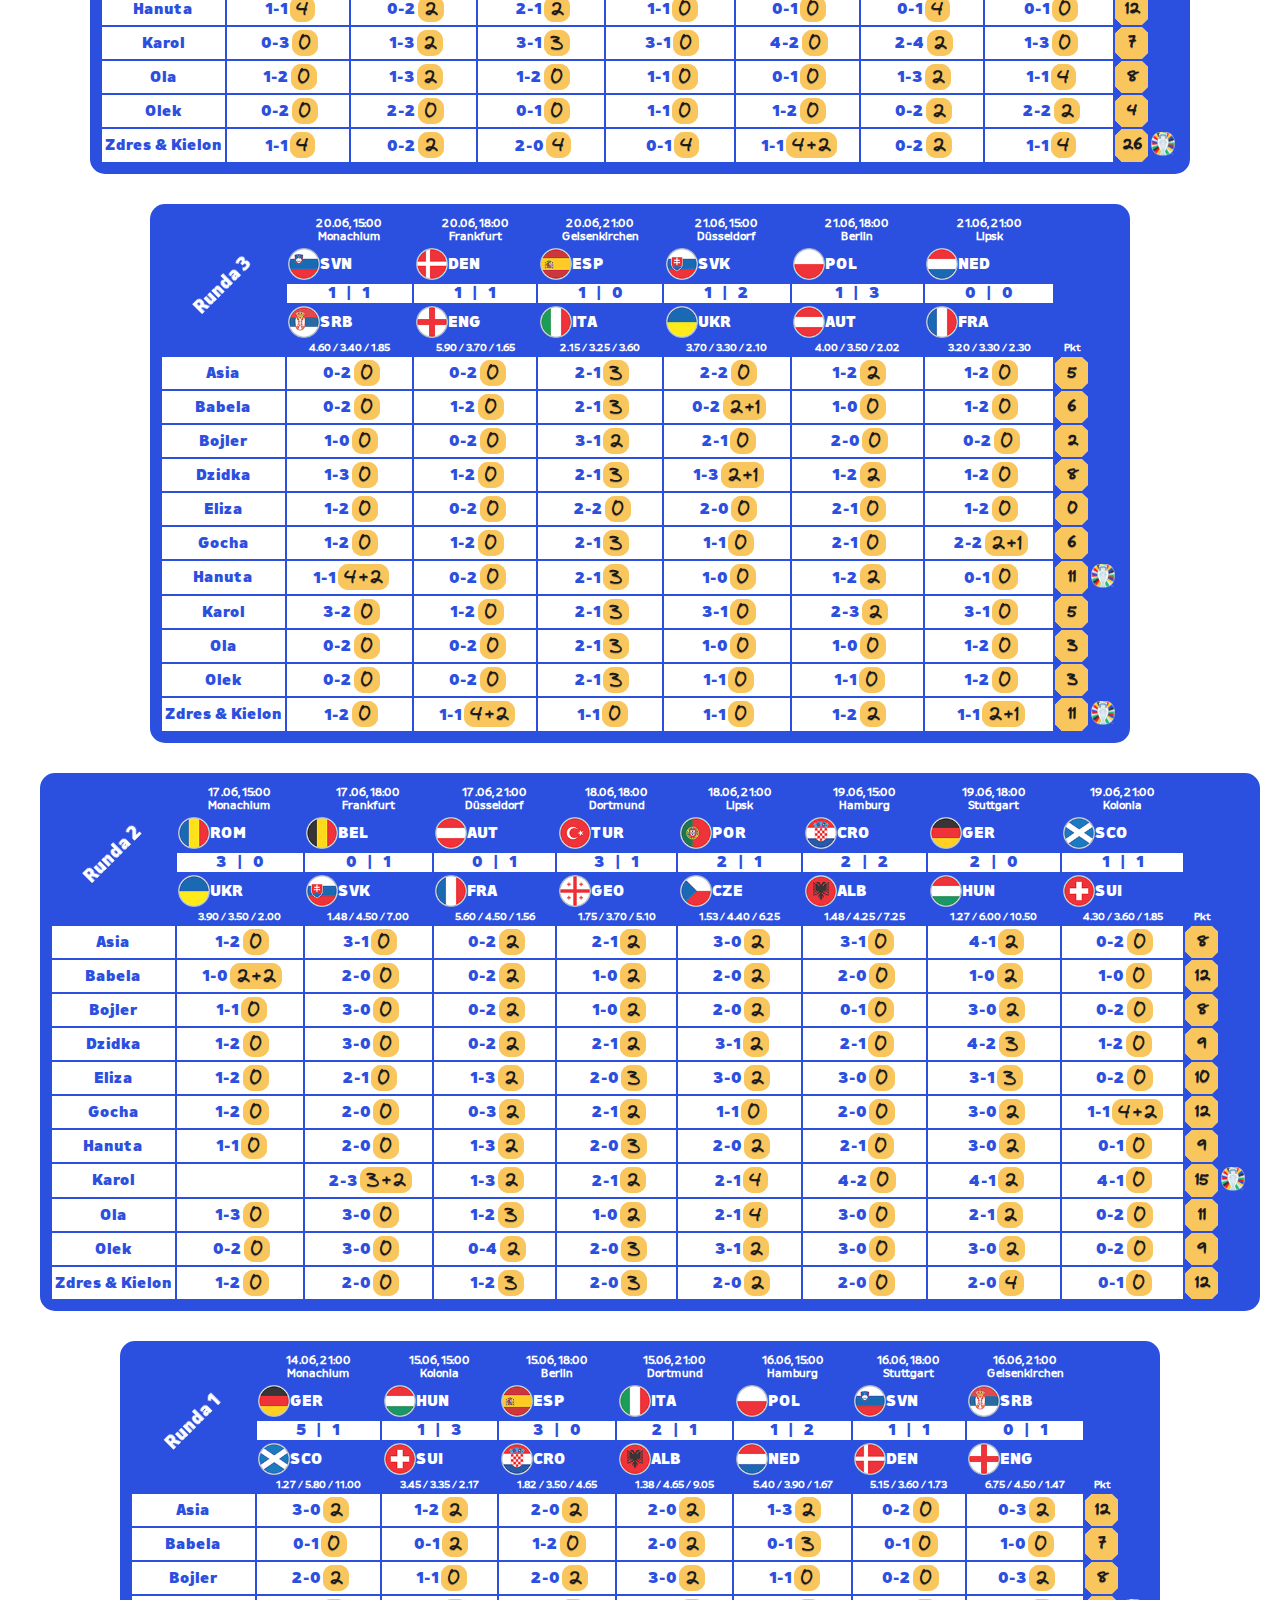
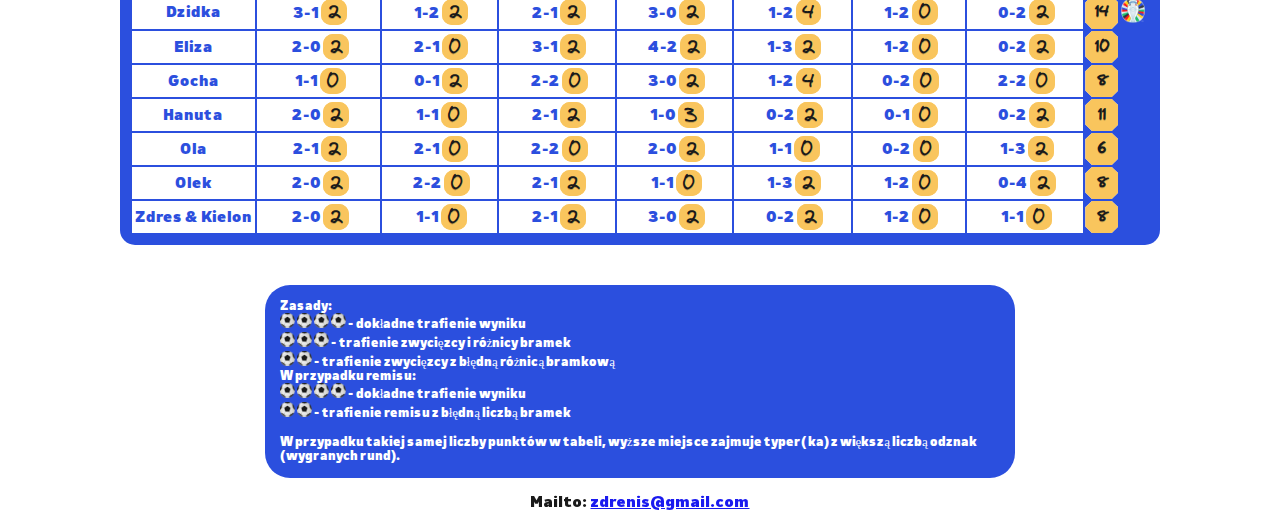
==== commit 9e4e2aa7: "Update" ====
--- a/index.html
+++ b/index.html
@@ -395,8 +395,8 @@
                         <th><img src="flags/euro2024/FRA.png" /></th>
                         <th><img src="flags/euro2024/ENG.png" /></th>
                         <th><img src="flags/euro2024/NED.png" /></th>
-                        <th></th>
-                        <th></th>
+                        <th><img src="flags/euro2024/ESP.png" /></th>
+                        <th><img src="flags/euro2024/ENG.png"/><img src="flags/euro2024/GER.png"/><img src="flags/euro2024/ESP.png"/><br/><img src="flags/euro2024/GEO.png"/><img src="flags/euro2024/SVK.png"/><img src="flags/euro2024/NED.png"/></th>
                         <th rowspan="2" style="width: 3em">Pkt</th>
                     </tr>
                 </thead>
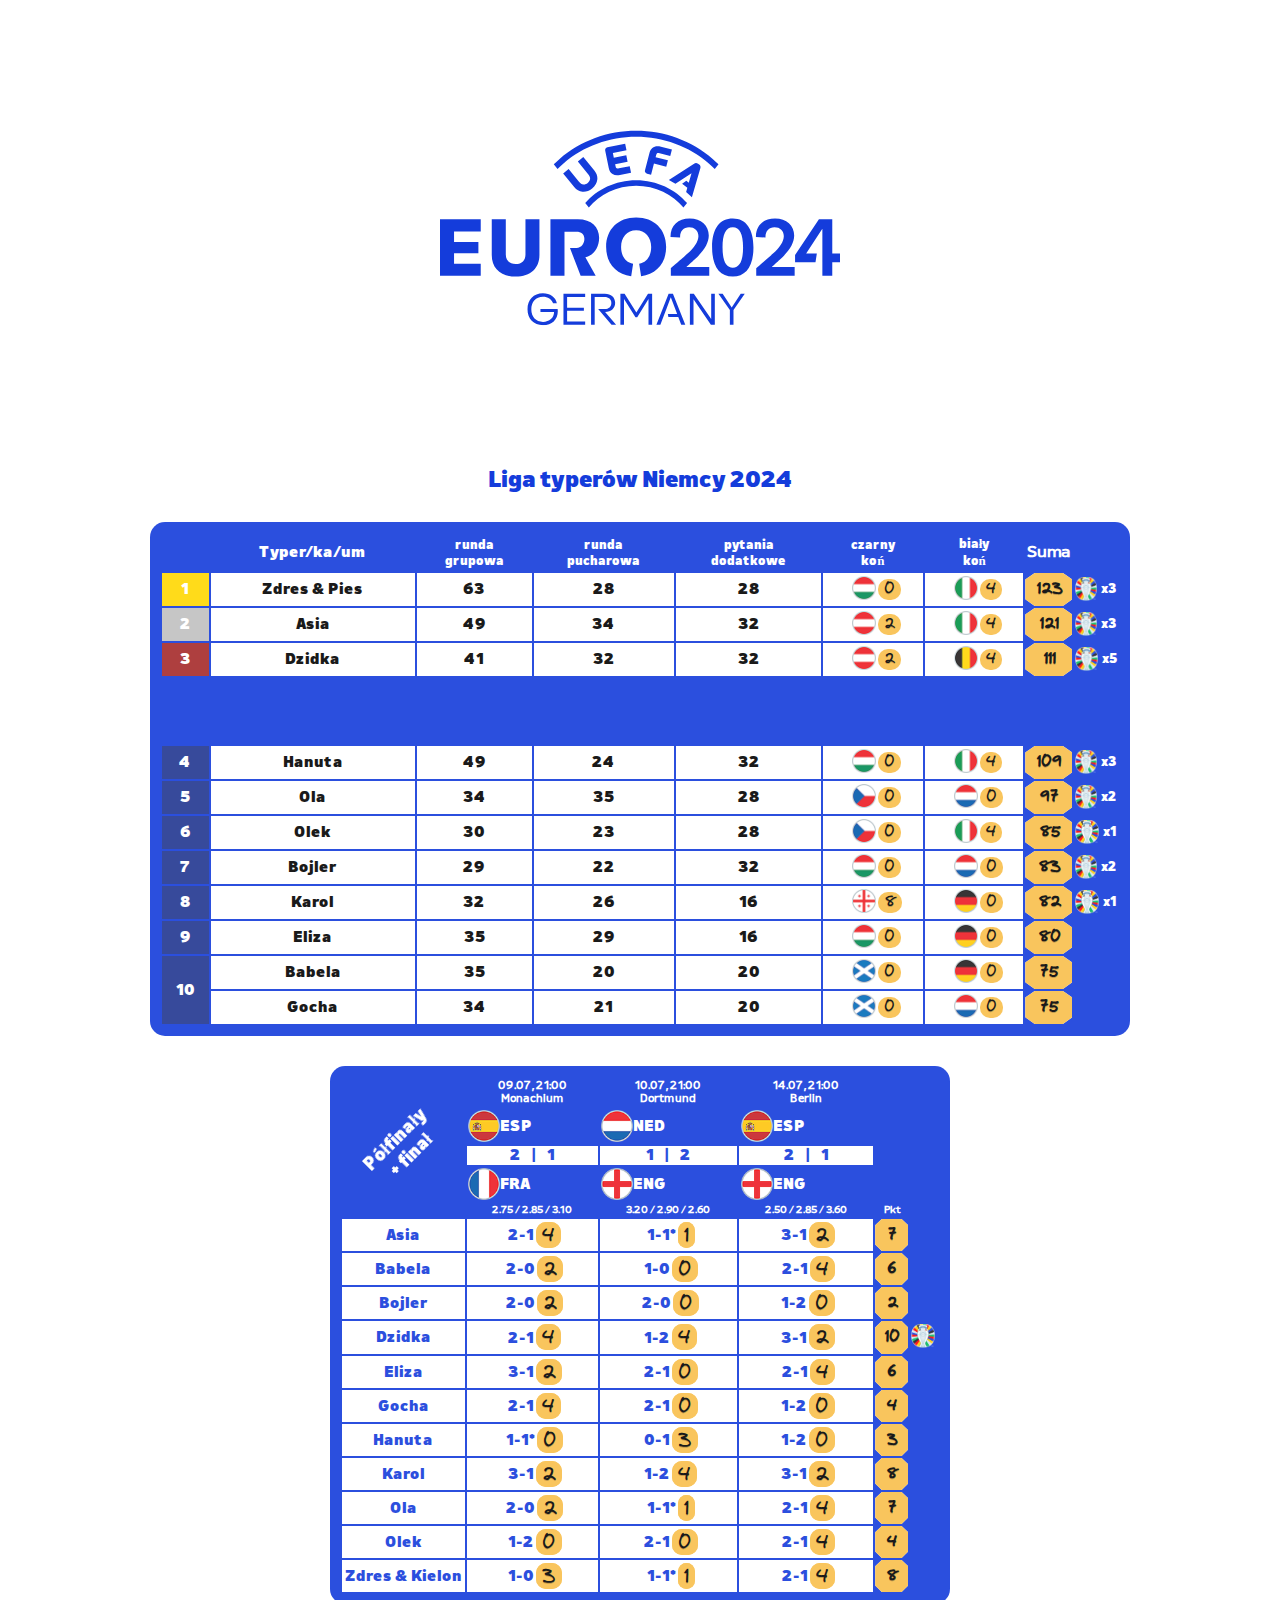
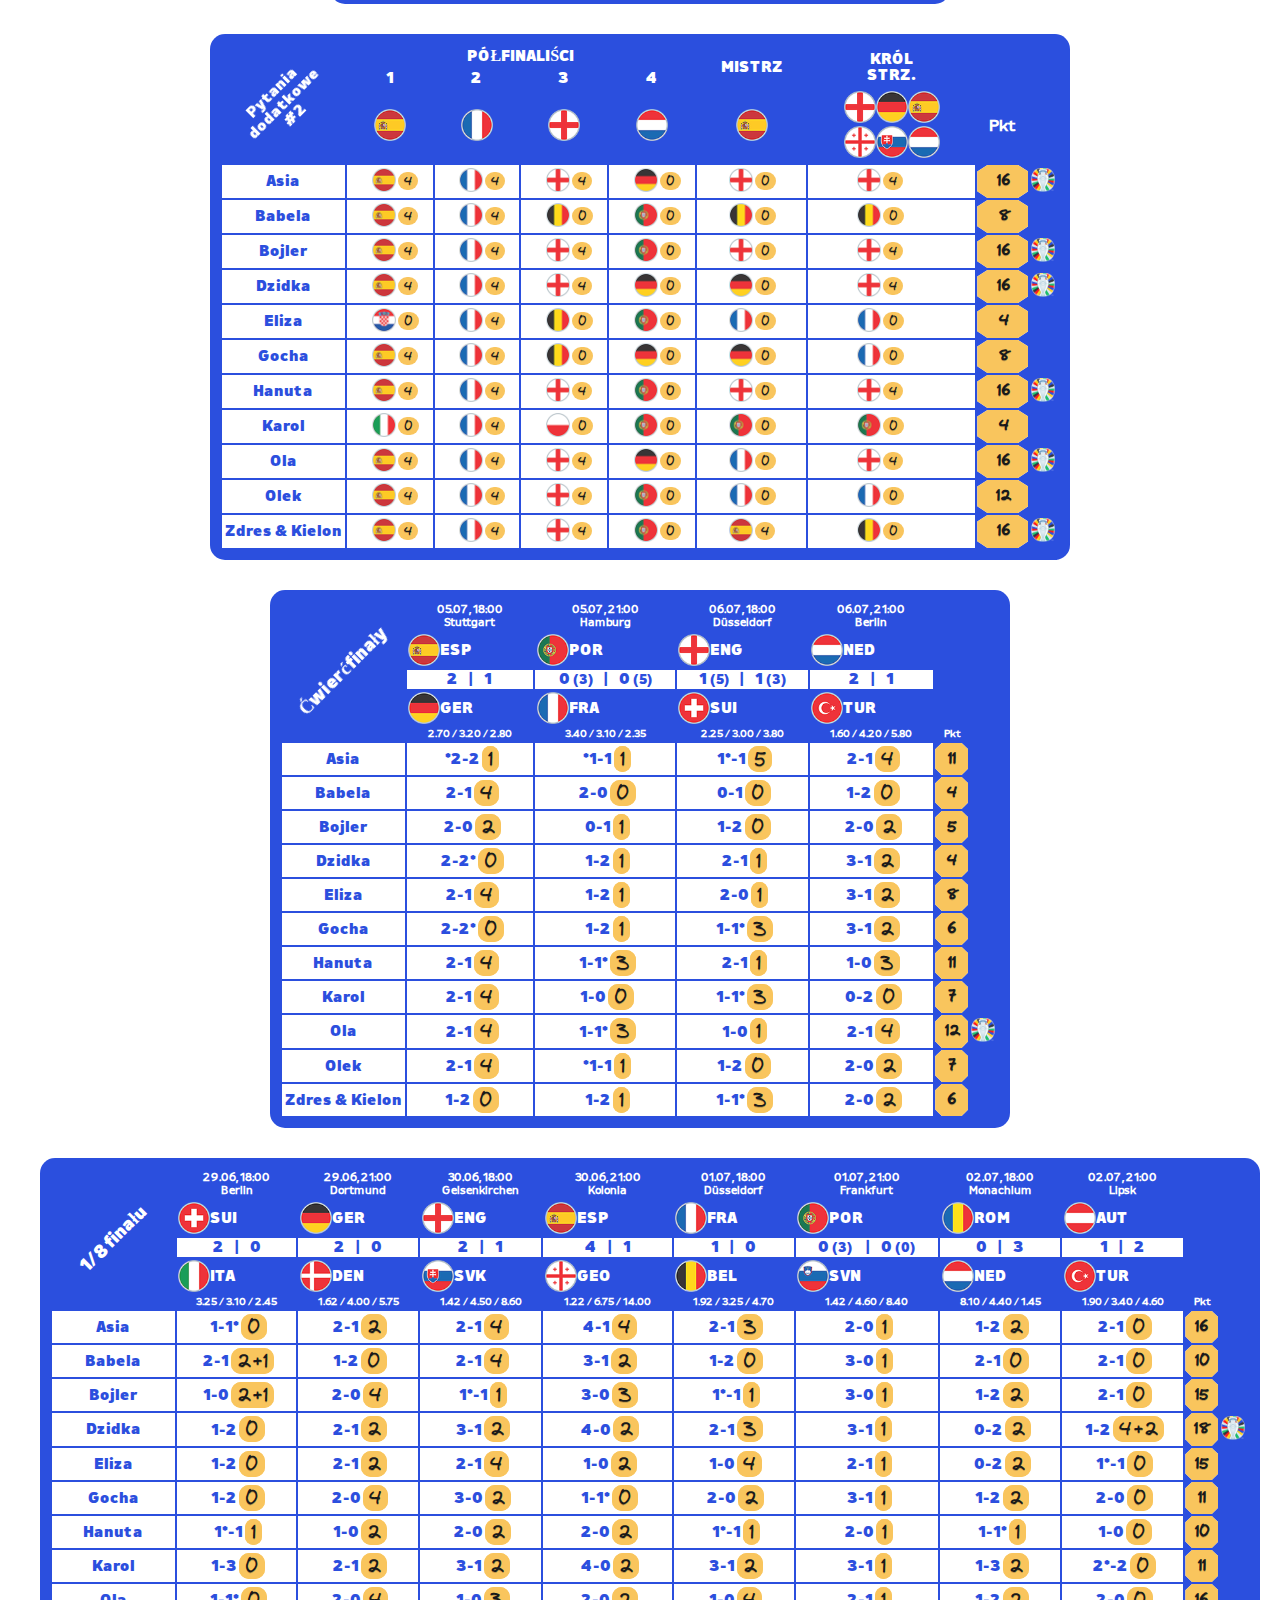
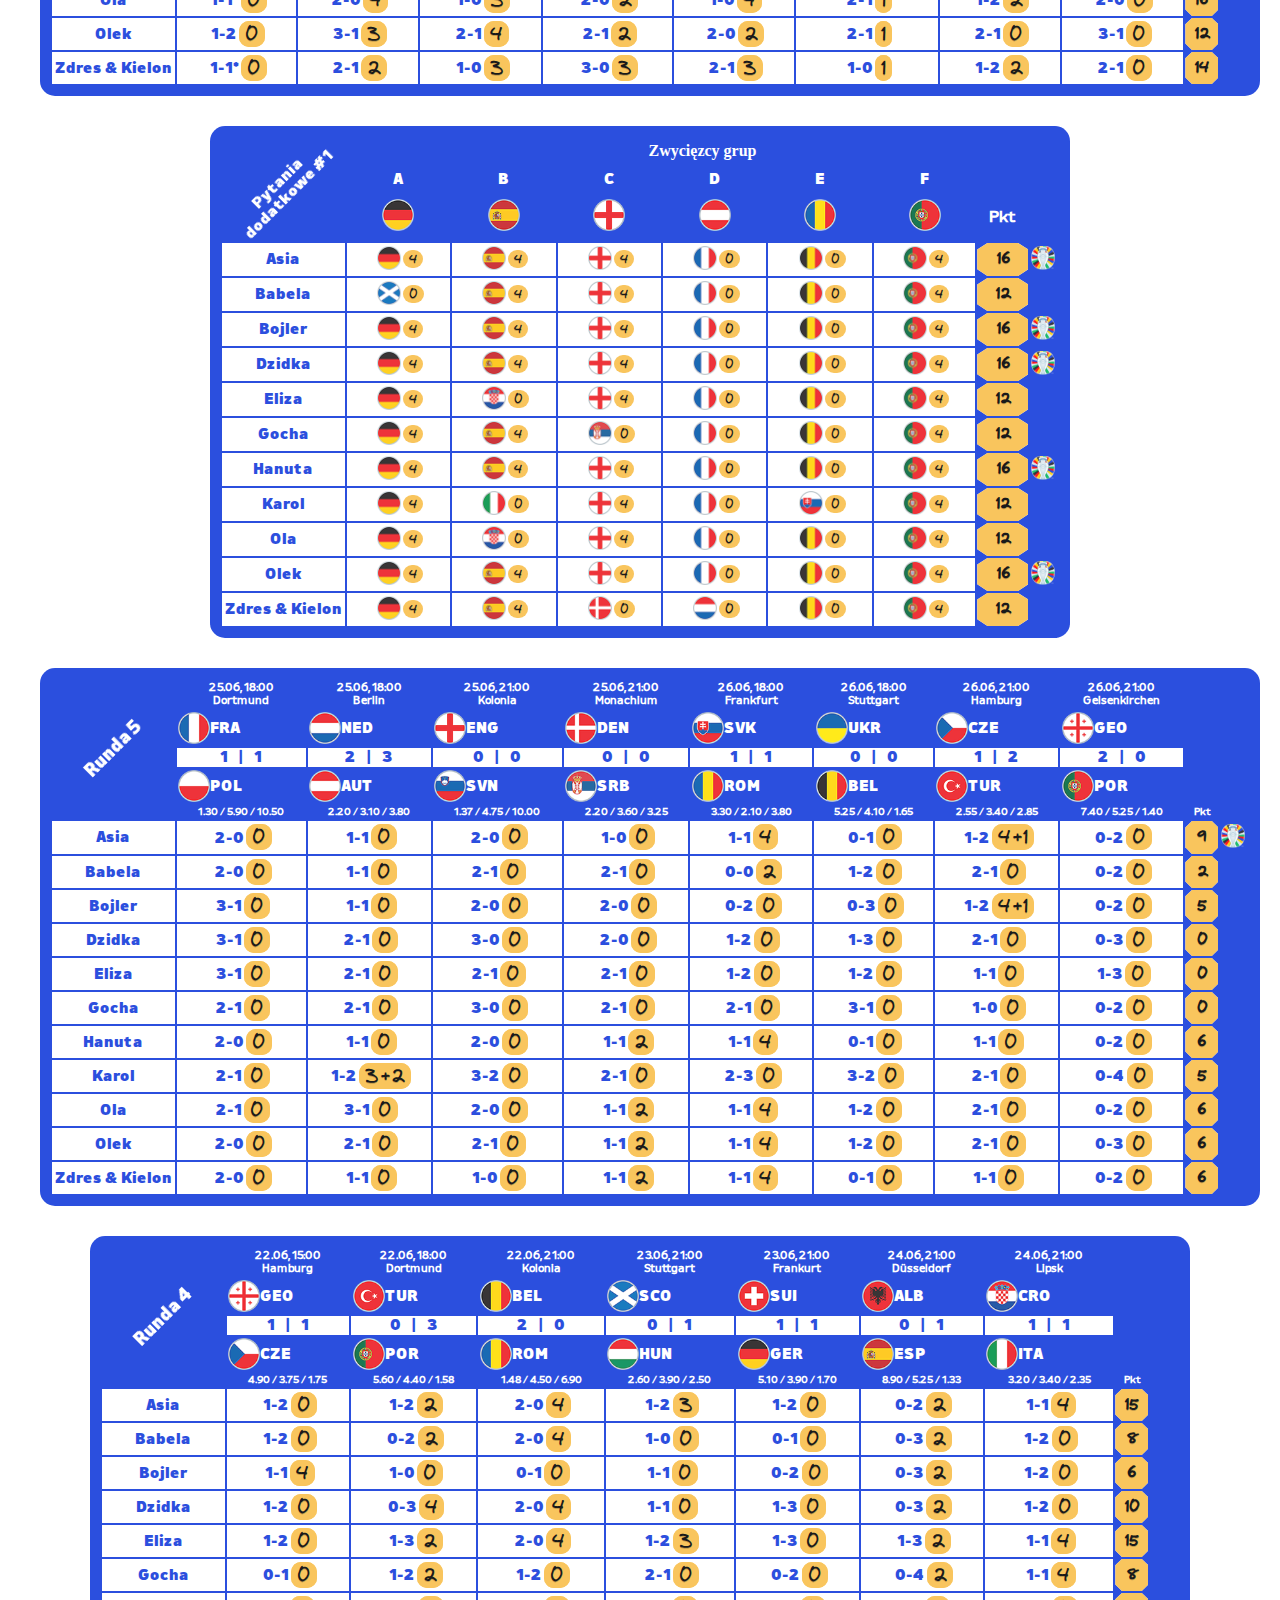
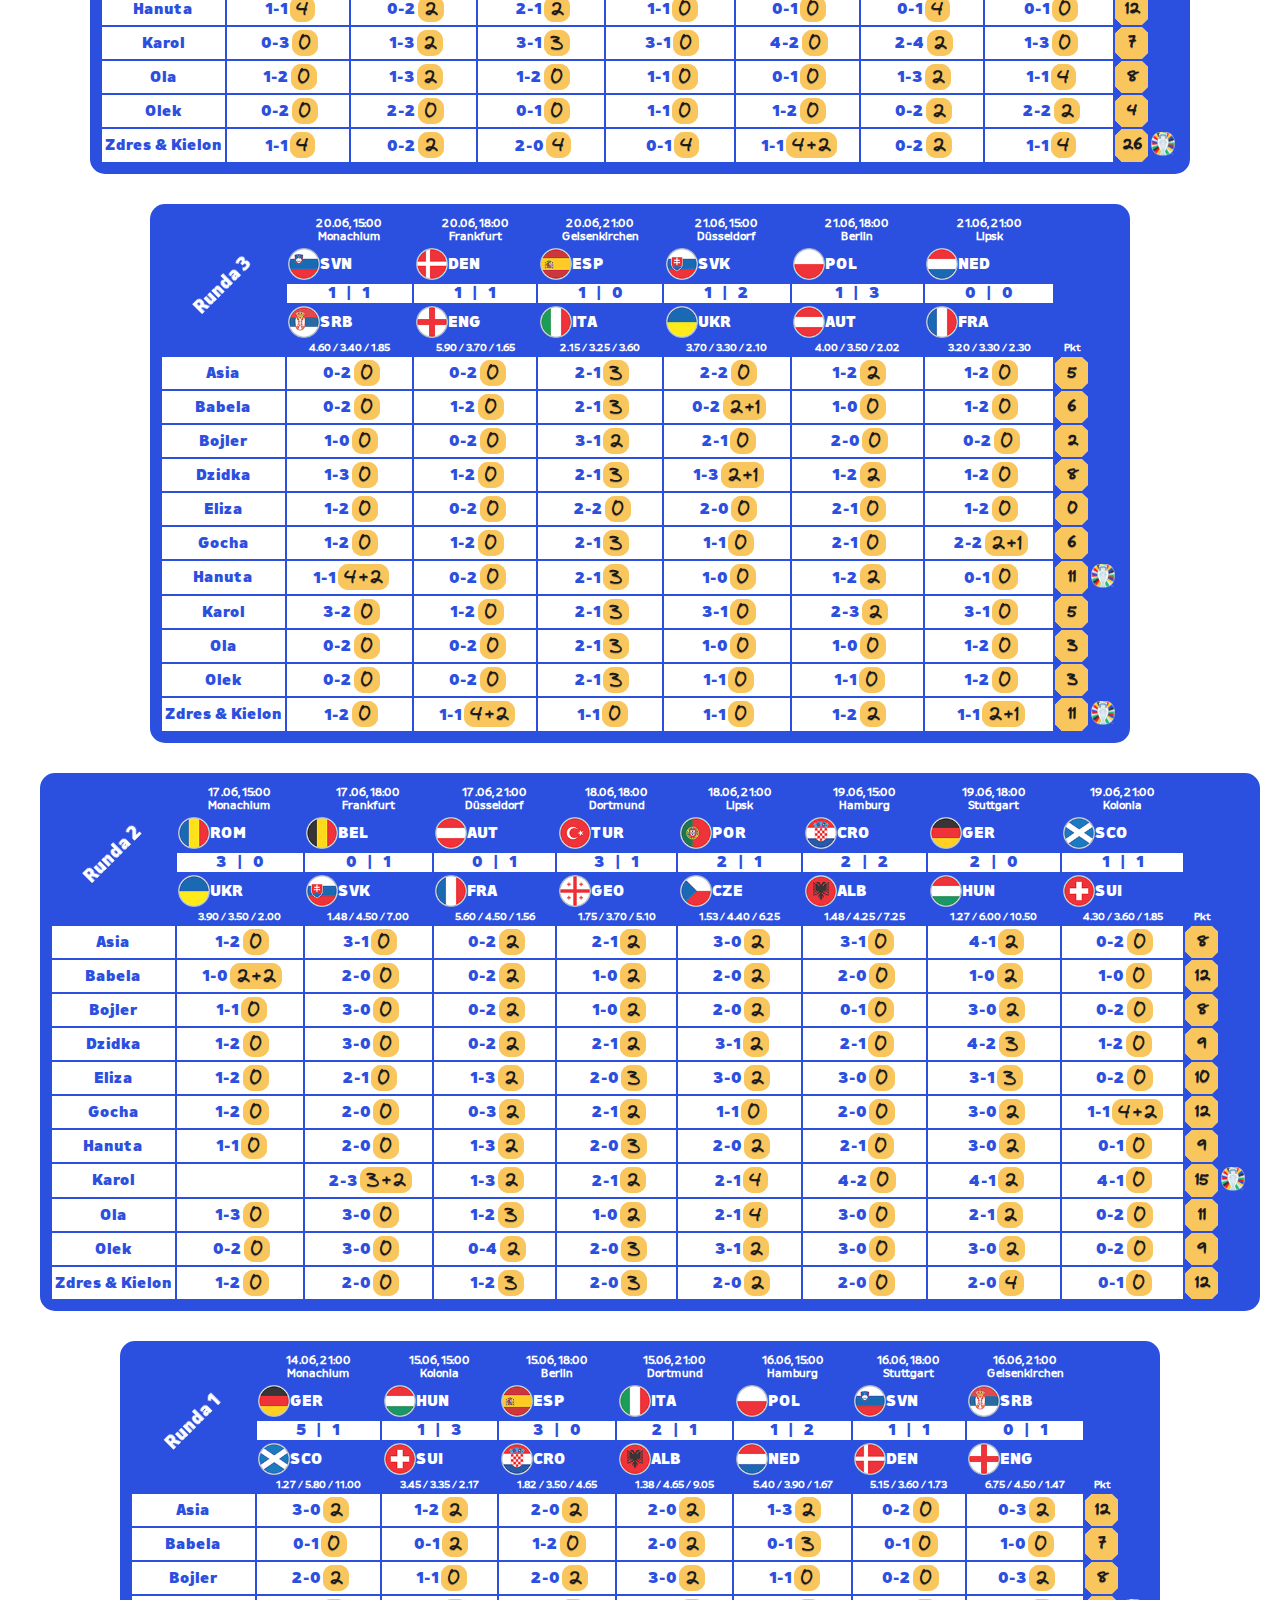
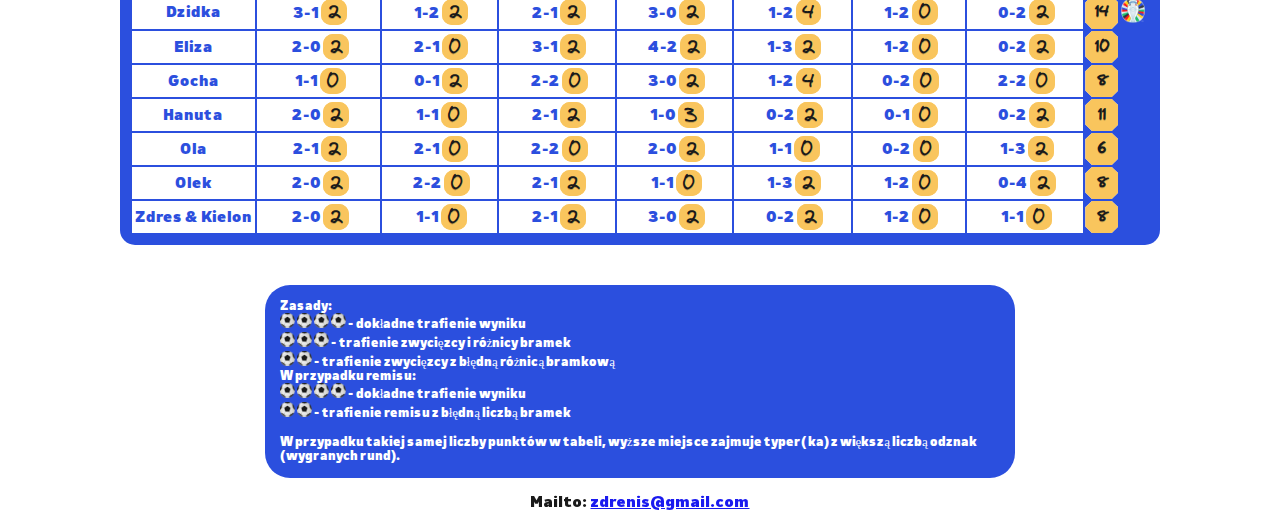
==== commit ad3dac9b: "Update" ====
--- a/index.html
+++ b/index.html
@@ -694,7 +694,7 @@
                     <tr style="background-color: white;">
                         <th><span>2</span><span style="margin-left: 10px; margin-right: 10px;">|</span><span>1</span></th>
                         <th><span>0 </span><span style="font-size: small;">(3)</span><span style="margin-left: 10px; margin-right: 10px;">|</span><span>0 </span><span style="font-size: small;">(5)</span></th>
-                        <th><span>0 </span><span style="font-size: small;">(5)</span><span style="margin-left: 10px; margin-right: 10px;">|</span><span>0 </span><span style="font-size: small;">(3)</span></th>
+                        <th><span>1 </span><span style="font-size: small;">(5)</span><span style="margin-left: 10px; margin-right: 10px;">|</span><span>1 </span><span style="font-size: small;">(3)</span></th>
                         <th><span>2</span><span style="margin-left: 10px; margin-right: 10px;">|</span><span>1</span></th>
                     </tr>
                     <tr>
